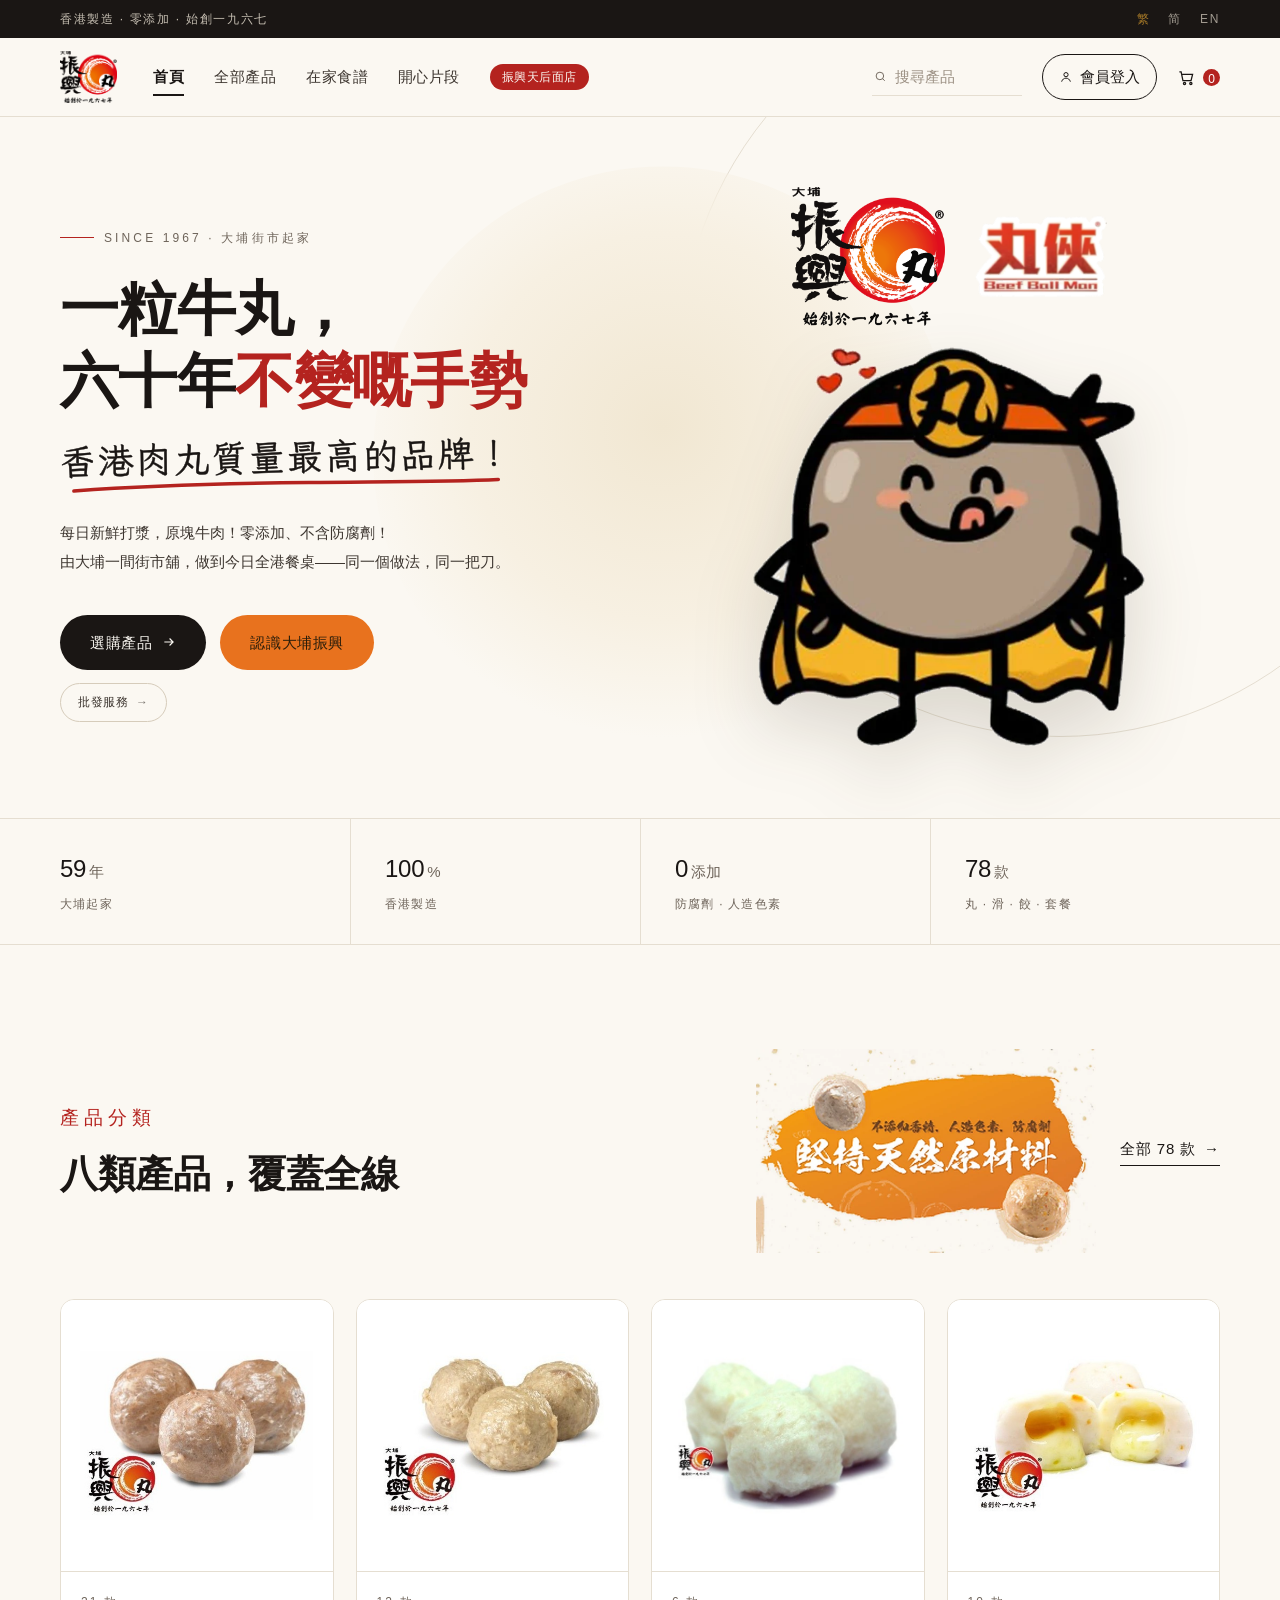
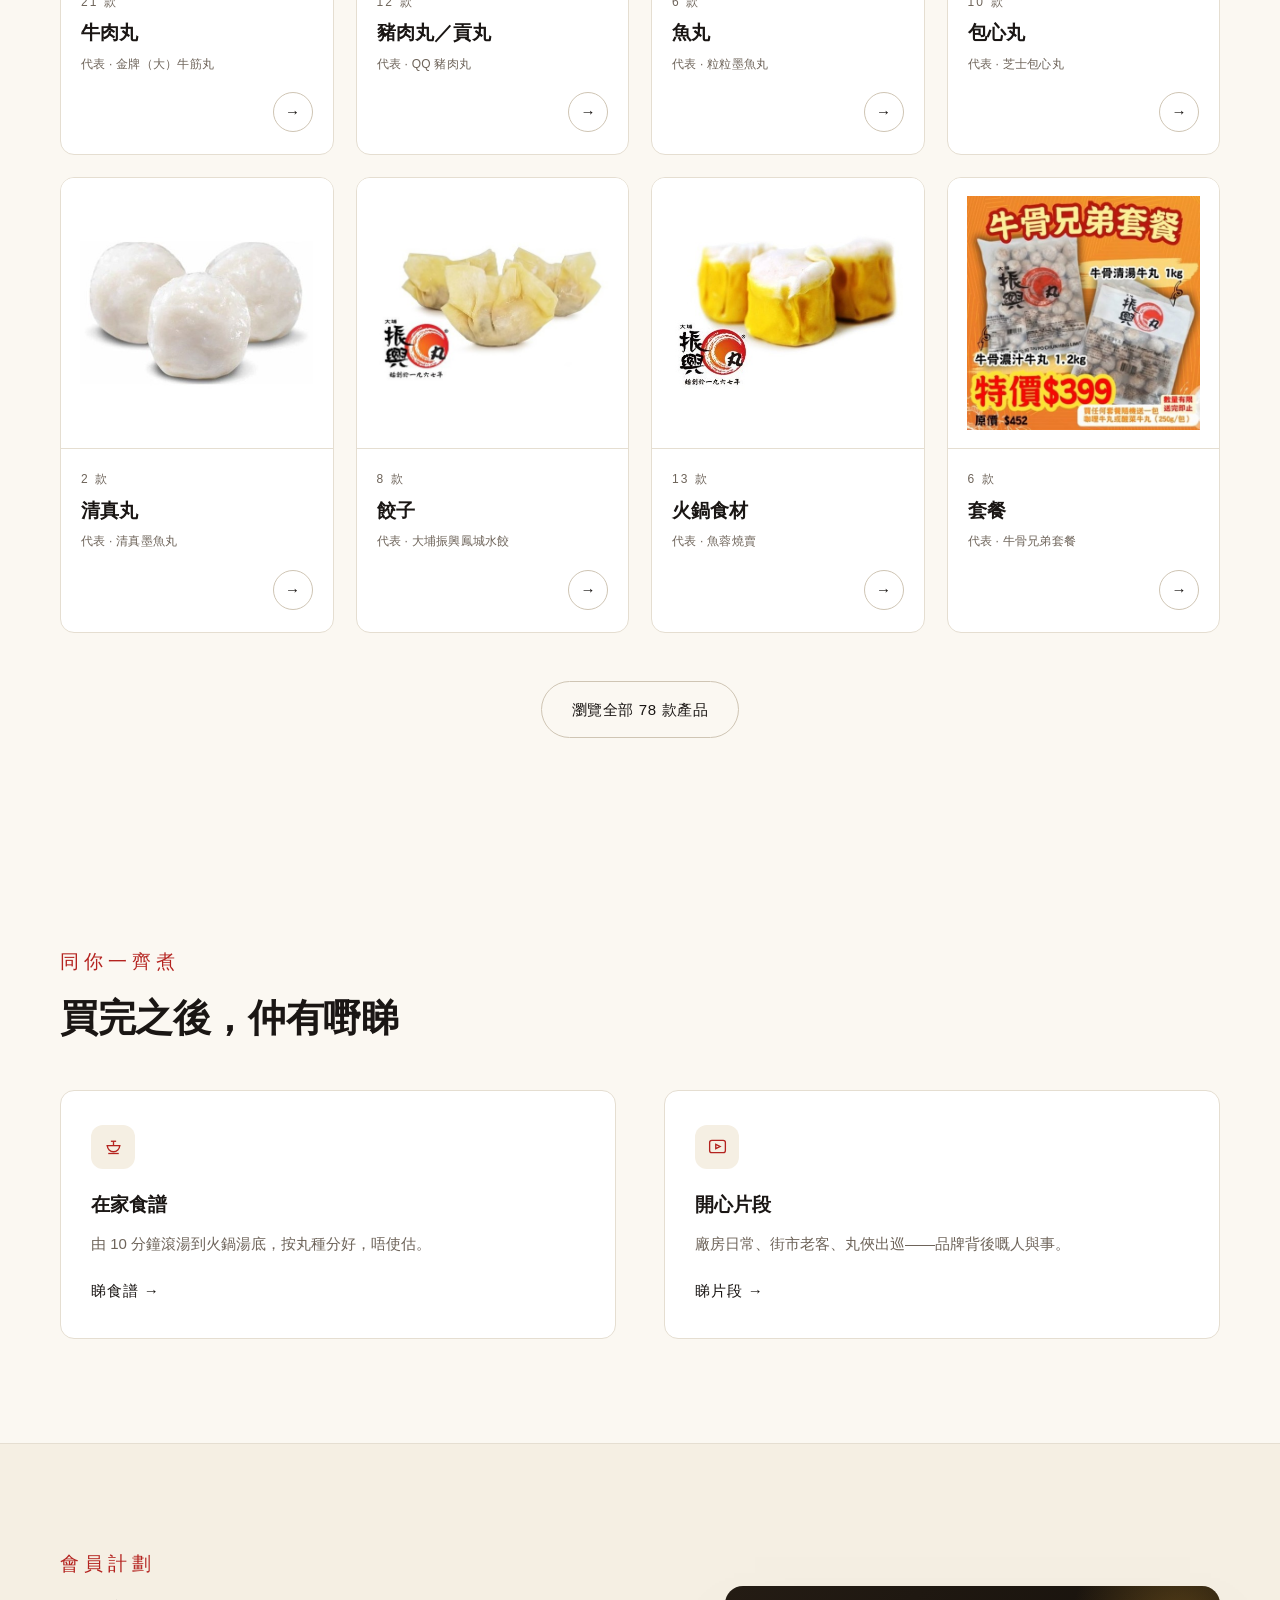
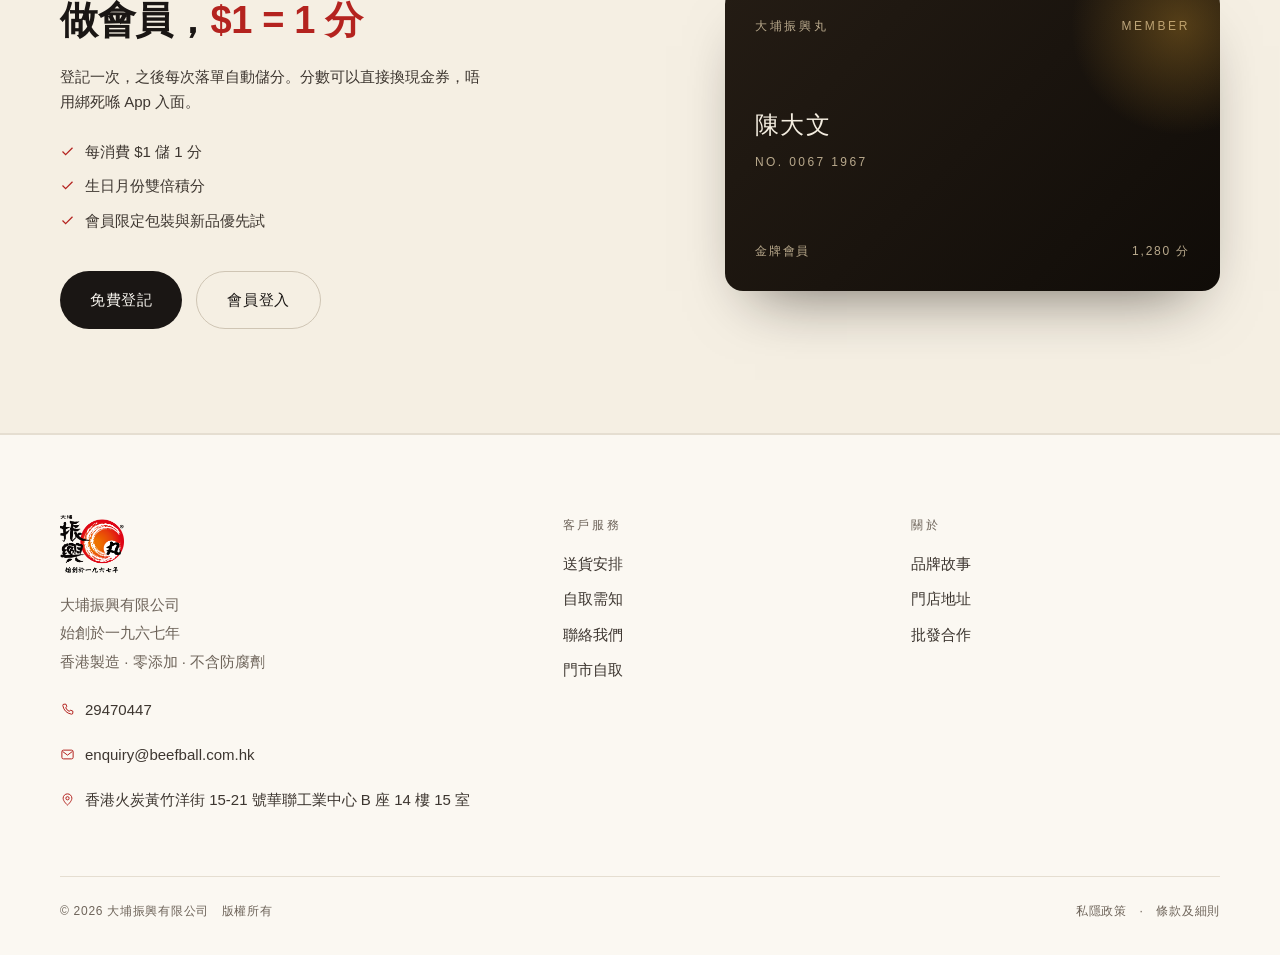
==== index.html @ 3b4495cc "官網重設計：首頁＋79 款產品目錄（響應式）" ====
<!DOCTYPE html>
<html lang="zh-Hant-HK">
<head>
<meta charset="utf-8">
<meta name="viewport" content="width=device-width,initial-scale=1">
<title>大埔振興丸 · 官網首頁重設計</title>
<link rel="stylesheet" href="assets/site.css">
</head>
<body>

<div class="topbar">
  <div class="wrap">
    <span>香港製造 · 零添加 · 始創一九六七</span>
    <span class="lang"><b>繁</b><span>简</span><span>EN</span></span>
  </div>
</div>

<header>
  <div class="wrap">
    <a href="index.html" class="logo"><img src="assets/logo_official.png" alt="大埔振興丸"></a>
    <nav>
      <a href="index.html" class="on">首頁</a>
      <a href="products.html">全部產品</a>
      <a href="#service">在家食譜</a>
      <a href="#service">開心片段</a><a class="nav-hot" href="https://www.openrice.com/en/hongkong/r-tai-po-chun-hing-noodle-tin-hau-hong-kong-style-noodles-rice-noodles-r1132624/" target="_blank" rel="noopener">振興天后面店</a>
    </nav>
    <div class="act">
      <label class="search">
        <svg width="15" height="15" viewBox="0 0 24 24" fill="none" stroke="currentColor" stroke-width="1.8"><circle cx="11" cy="11" r="7"/><path d="M20 20l-4.2-4.2"/></svg>
        <input placeholder="搜尋產品">
      </label>
      <a href="#member" class="btn-member">
        <svg viewBox="0 0 24 24" fill="none" stroke="currentColor" stroke-width="1.7"><circle cx="12" cy="8" r="3.6"/><path d="M4.5 20c1.3-4 4-6 7.5-6s6.2 2 7.5 6"/></svg>
        會員登入
      </a>
      <a href="#" class="cart" id="cartBtn">
        <svg viewBox="0 0 24 24" fill="none" stroke="currentColor" stroke-width="1.6"><path d="M3 5h2.2l2.3 11h10.2l2-8H6.2"/><circle cx="9.5" cy="19.5" r="1.4"/><circle cx="17.5" cy="19.5" r="1.4"/></svg>
        <span class="n" id="cartN">0</span>
      </a>
      <button class="mbtn" id="mBtn" aria-label="選單" aria-expanded="false"><span></span><span></span><span></span></button>
    </div>
  </div>
</header>

<div class="mnav" id="mNav">
  <a href="index.html">首頁</a>
  <a href="products.html">全部產品</a>
  <a href="index.html#service">在家食譜</a>
  <a href="index.html#service">開心片段</a><a class="mnav-hot" href="https://www.openrice.com/en/hongkong/r-tai-po-chun-hing-noodle-tin-hau-hong-kong-style-noodles-rice-noodles-r1132624/" target="_blank" rel="noopener">振興天后面店</a>
  <a href="delivery.html">送貨與自取</a>
  <a href="about.html">品牌故事</a>
  <a href="wholesale.html">批發查詢</a>
  <div class="mcta"><a href="#products">選購產品</a><a href="index.html#member">會員登入</a></div>
  <div class="mfoot">香港製造 · 零添加 · 始創一九六七</div>
</div>


<!-- HERO -->
<section class="hero">
  <div class="deco"></div><div class="deco2"></div>
  <div class="wrap">
    <div>
      <div class="eyebrow">SINCE 1967 · 大埔街市起家</div>
      <h1>一粒牛丸，<br>六十年<em>不變嘅手勢</em></h1>

      <p class="claim"><span>香港肉丸質量最高的品牌！</span>
        <svg class="claim-u" viewBox="0 0 400 10" preserveAspectRatio="none" aria-hidden="true">
          <path d="M4 7C60 3.5 140 2 220 3c70 .8 130 2.6 174 1" fill="none" stroke="#B4231F" stroke-width="3.5" stroke-linecap="round" vector-effect="non-scaling-stroke"/>
        </svg>
      </p>
      <p class="lead">每日新鮮打漿，原塊牛肉！零添加、不含防腐劑！<br>由大埔一間街市舖，做到今日全港餐桌——同一個做法，同一把刀。</p>
      <div class="cta">
        <a href="#products" class="btn btn-solid">選購產品
          <svg width="14" height="14" viewBox="0 0 24 24" fill="none" stroke="currentColor" stroke-width="2"><path d="M4 12h15M13 6l6 6-6 6"/></svg>
        </a>
        <a href="about.html" class="btn btn-orange">認識大埔振興</a>
      </div>
      <div class="cta-sub"><a href="wholesale.html">批發服務<span>→</span></a></div>
    </div>

    <div class="side">
      <div class="brandline">
        <img class="sign" src="assets/logo_official.png" alt="大埔振興丸">
        <img class="bbm" src="assets/logo_bbm.png" alt="丸俠 Beef Ball Man">
      </div>
      <img class="wanxia" src="assets/wanxia_hero.png" alt="丸俠">
    </div>
  </div>
</section>

<!-- 事實 -->
<div class="facts">
  <div class="wrap">
    <ul>
      <li><div class="k">59<small>年</small></div><div class="v">大埔起家</div></li>
      <li><div class="k">100<small>%</small></div><div class="v">香港製造</div></li>
      <li><div class="k">0<small>添加</small></div><div class="v">防腐劑 · 人造色素</div></li>
      <li><div class="k">78<small>款</small></div><div class="v">丸 · 滑 · 餃 · 套餐</div></li>
    </ul>
  </div>
</div>

<!-- 產品 -->
<section class="blk" id="products">
  <div class="wrap">
    <div class="head vis rise">
      <div>
        <div class="t">產品分類</div>
        <h2>八類產品，覆蓋全線</h2>
      </div>
      <figure class="nat">
        <img src="assets/natural.webp" alt="堅持天然原材料：不添加香精、人造色素、防腐劑" width="640" height="384" loading="lazy" decoding="async">
      </figure>
      <a href="products.html" class="more">全部 78 款 <span>→</span></a>
    </div>
    <div class="grid">
      <a class="card cat rise" href="products.html#g0">
        <div class="ph"><img src="assets/prod/p023.jpg" alt="牛肉丸" loading="lazy"></div>
        <div class="body">
          <div class="series">21 款</div>
          <h3>牛肉丸</h3>
          <div class="spec">代表 · 金牌（大）牛筋丸</div>
          <div class="foot"><span class="go">→</span></div>
        </div>
      </a>
      <a class="card cat rise" href="products.html#g1">
        <div class="ph"><img src="assets/prod/p056.jpg" alt="豬肉丸／貢丸" loading="lazy"></div>
        <div class="body">
          <div class="series">12 款</div>
          <h3>豬肉丸／貢丸</h3>
          <div class="spec">代表 · QQ 豬肉丸</div>
          <div class="foot"><span class="go">→</span></div>
        </div>
      </a>
      <a class="card cat rise" href="products.html#g2">
        <div class="ph"><img src="assets/prod/p064.jpg" alt="魚丸" loading="lazy"></div>
        <div class="body">
          <div class="series">6 款</div>
          <h3>魚丸</h3>
          <div class="spec">代表 · 粒粒墨魚丸</div>
          <div class="foot"><span class="go">→</span></div>
        </div>
      </a>
      <a class="card cat rise" href="products.html#g3">
        <div class="ph"><img src="assets/prod/p060.jpg" alt="包心丸" loading="lazy"></div>
        <div class="body">
          <div class="series">10 款</div>
          <h3>包心丸</h3>
          <div class="spec">代表 · 芝士包心丸</div>
          <div class="foot"><span class="go">→</span></div>
        </div>
      </a>
      <a class="card cat rise" href="products.html#g4">
        <div class="ph"><img src="assets/prod/p040.jpg" alt="清真丸" loading="lazy"></div>
        <div class="body">
          <div class="series">2 款</div>
          <h3>清真丸</h3>
          <div class="spec">代表 · 清真墨魚丸</div>
          <div class="foot"><span class="go">→</span></div>
        </div>
      </a>
      <a class="card cat rise" href="products.html#g5">
        <div class="ph"><img src="assets/prod/p031.jpg" alt="餃子" loading="lazy"></div>
        <div class="body">
          <div class="series">8 款</div>
          <h3>餃子</h3>
          <div class="spec">代表 · 大埔振興鳳城水餃</div>
          <div class="foot"><span class="go">→</span></div>
        </div>
      </a>
      <a class="card cat rise" href="products.html#g6">
        <div class="ph"><img src="assets/prod/p016.jpg" alt="火鍋食材" loading="lazy"></div>
        <div class="body">
          <div class="series">13 款</div>
          <h3>火鍋食材</h3>
          <div class="spec">代表 · 魚蓉燒賣</div>
          <div class="foot"><span class="go">→</span></div>
        </div>
      </a>
      <a class="card cat rise" href="products.html#g7">
        <div class="ph"><img src="assets/prod/p002.jpg" alt="套餐" loading="lazy"></div>
        <div class="body">
          <div class="series">6 款</div>
          <h3>套餐</h3>
          <div class="spec">代表 · 牛骨兄弟套餐</div>
          <div class="foot"><span class="go">→</span></div>
        </div>
      </a>
    </div>
    <div style="text-align:center;margin-top:48px">
      <a href="products.html" class="btn btn-ghost">瀏覽全部 78 款產品</a>
    </div>
  </div>
</section>

<!-- 三欄 -->
<section class="blk" id="service">
  <div class="wrap">
    <div class="head rise">
      <div>
        <div class="t">同你一齊煮</div>
        <h2>買完之後，仲有嘢睇</h2>
      </div>
    </div>
    <div class="trio">
      <div class="srv rise">
        <div class="ic"><svg viewBox="0 0 24 24"><path d="M4 11h16"/><path d="M5 11a7 7 0 0014 0"/><path d="M12 11V6"/><path d="M9 6h6"/><path d="M6 20h12"/></svg></div>
        <h3>在家食譜</h3>
        <p>由 10 分鐘滾湯到火鍋湯底，按丸種分好，唔使估。</p>
        <a href="#" class="lk">睇食譜 →</a>
      </div>
      <div class="srv rise">
        <div class="ic"><svg viewBox="0 0 24 24"><rect x="3" y="5" width="18" height="14" rx="2.5"/><path d="M10 9.5l5 2.5-5 2.5z"/></svg></div>
        <h3>開心片段</h3>
        <p>廠房日常、街市老客、丸俠出巡——品牌背後嘅人與事。</p>
        <a href="#" class="lk">睇片段 →</a>
      </div>
    </div>
  </div>
</section>

<!-- 會員 -->
<section class="blk member" id="member">
  <div class="wrap">
    <div class="rise">
      <div class="head" style="margin-bottom:0"><div>
        <div class="t">會員計劃</div>
        <h2>做會員，<em>$1 = 1 分</em></h2>
      </div></div>
      <p>登記一次，之後每次落單自動儲分。分數可以直接換現金券，唔用綁死喺 App 入面。</p>
      <ul>
        <li><svg viewBox="0 0 24 24"><path d="M4 12l5 5L20 6"/></svg>每消費 $1 儲 1 分</li>
        <li><svg viewBox="0 0 24 24"><path d="M4 12l5 5L20 6"/></svg>生日月份雙倍積分</li>
        <li><svg viewBox="0 0 24 24"><path d="M4 12l5 5L20 6"/></svg>會員限定包裝與新品優先試</li>
      </ul>
      <div class="cta">
        <a href="register.html" class="btn btn-solid">免費登記</a>
        <a href="#" class="btn btn-ghost">會員登入</a>
      </div>
    </div>
    <div class="rise">
      <div class="mcard">
        <div class="top"><span>大埔振興丸</span><span>MEMBER</span></div>
        <div class="mid">陳大文<span>NO. 0067 1967</span></div>
        <div class="bot"><span>金牌會員</span><span>1,280 分</span></div>
      </div>
    </div>
  </div>
</section>

<footer>
  <div class="wrap">
    <div class="fgrid">
      <div class="brand">
        <img src="assets/logo_official.png" alt="大埔振興丸">
        <p>大埔振興有限公司<br>始創於一九六七年<br>香港製造 · 零添加 · 不含防腐劑</p>
        <div class="contact">
          <a href="tel:29470447"><svg viewBox="0 0 24 24"><path d="M6.5 3.5h3l1.5 4-2 1.5a11 11 0 006 6l1.5-2 4 1.5v3a2 2 0 01-2.2 2A17.5 17.5 0 014.5 5.7 2 2 0 016.5 3.5z"/></svg><span>29470447</span></a>
          <a href="mailto:enquiry@beefball.com.hk"><svg viewBox="0 0 24 24"><rect x="3" y="5" width="18" height="14" rx="2.5"/><path d="M4 7l8 6 8-6"/></svg><span>enquiry@beefball.com.hk</span></a>
          <span><svg viewBox="0 0 24 24"><path d="M12 21s7-6.2 7-11a7 7 0 10-14 0c0 4.8 7 11 7 11z"/><circle cx="12" cy="10" r="2.6"/></svg><span>香港火炭黃竹洋街 15-21 號華聯工業中心 B 座 14 樓 15 室</span></span>
        </div>
      </div>
      <div>
        <h4>客戶服務</h4>
        <a href="delivery.html">送貨安排</a><a href="delivery.html">自取需知</a><a href="tel:29470447">聯絡我們</a><a href="about.html#stores">門市自取</a>
      </div>
      <div>
        <h4>關於</h4>
        <a href="about.html">品牌故事</a><a href="about.html#stores">門店地址</a><a href="wholesale.html">批發合作</a>
      </div>
    </div>
    <div class="fbot">
      <span>© 2026 大埔振興有限公司　版權所有</span>
      <span>私隱政策　·　條款及細則</span>
    </div>
  </div>
</footer>

<div id="toast"></div>

<script>
var n = 0, nEl = document.getElementById('cartN'), toast = document.getElementById('toast'), t;
document.querySelectorAll('.add').forEach(function(b){
  b.addEventListener('click', function(){
    n++; nEl.textContent = n;
    nEl.style.transform = 'scale(1.35)';
    setTimeout(function(){ nEl.style.transform = 'scale(1)'; }, 220);
    toast.textContent = '已加入購物車：' + b.dataset.name;
    toast.classList.add('on'); clearTimeout(t);
    t = setTimeout(function(){ toast.classList.remove('on'); }, 1800);
  });
});
var io = new IntersectionObserver(function(es){
  es.forEach(function(e){ if(e.isIntersecting){ e.target.classList.add('in'); io.unobserve(e.target); } });
}, {threshold:.1});
document.querySelectorAll('.rise').forEach(function(el,i){
  el.style.transitionDelay = (i % 4) * 70 + 'ms'; io.observe(el);
});
</script>

<script>
(function(){
  var b=document.getElementById('mBtn'), m=document.getElementById('mNav');
  if(!b||!m) return;
  function close(){ b.classList.remove('on'); m.classList.remove('on'); b.setAttribute('aria-expanded','false'); document.body.style.overflow=''; }
  b.addEventListener('click', function(){
    var on = m.classList.toggle('on');
    b.classList.toggle('on', on);
    b.setAttribute('aria-expanded', on?'true':'false');
    document.body.style.overflow = on?'hidden':'';
  });
  m.querySelectorAll('a').forEach(function(a){ a.addEventListener('click', close); });
  window.addEventListener('resize', function(){ if(window.innerWidth>1080) close(); });
})();
</script>
</body>
</html>
---- assets/site.css ----
:root{
  --ink:#1A1614;
  --ink-2:#3D3630;
  --muted:#6E645A;
  --line:#E5DED1;
  --paper:#FBF8F2;
  --paper-2:#F5EFE3;
  --red:#B4231F;
  --red-d:#8E1714;
  --gold:#C8912C;
  --orange:#E8721E;
  --r:14px;

  /* ---- 字階：8 級，相鄰比 ≥1.23，禁止再寫裸 px ---- */
  --fs-xs:12px;      /* 角標 / 法務 / meta / 系列名 */
  --fs-sm:15px;      /* 正文 / 導航 / 按鈕 / 卡片規格 */
  --fs-md:19px;      /* 卡片標題 / 價格 / 小節標 */
  --fs-lg:24px;      /* 區塊 h3 / 分組 h2 */
  --fs-xl:30px;      /* 次級 h2（事實條數字） */
  --fs-2xl:38px;     /* h2 */
  --fs-3xl:47px;     /* h1 中斷點 / 內頁 h1 */
  --fs-display:59px; /* h1 桌面 */
}
*{margin:0;padding:0;box-sizing:border-box}
[hidden]{display:none!important}
html{scroll-behavior:smooth}
body{
  font-family:"PingFang TC","Microsoft JhengHei","Noto Sans TC","Helvetica Neue",Arial,sans-serif;
  color:var(--ink);background:var(--paper);
  -webkit-font-smoothing:antialiased;line-height:1.7;
}
img{display:block;max-width:100%}
a{color:inherit;text-decoration:none}
.wrap{max-width:1240px;margin:0 auto;padding:0 40px}
.wide{max-width:1440px}

/* ---------- 頂條 ---------- */
.topbar{background:var(--ink);color:#EFE7D8;font-size:var(--fs-xs);letter-spacing:.14em}
.topbar .wrap{display:flex;justify-content:space-between;align-items:center;height:38px}
.topbar span{opacity:.8}
.topbar .lang{display:flex;gap:18px}
.topbar .lang b{color:var(--gold);font-weight:400}

/* ---------- HEADER ---------- */
header{position:sticky;top:0;z-index:60;background:rgba(251,248,242,.94);backdrop-filter:blur(12px);border-bottom:1px solid var(--line)}
header .wrap{display:flex;align-items:center;height:78px;gap:36px}
.logo img{height:52px;width:auto}
nav{display:flex;gap:30px;font-size:var(--fs-sm);letter-spacing:.03em}
nav a{position:relative;padding:6px 0;color:var(--ink-2)}
nav a:hover{color:var(--ink)}
nav a::after{content:"";position:absolute;left:0;bottom:0;height:1.5px;width:0;background:var(--red);transition:width .28s}
nav a:hover::after{width:100%}
nav a.on{color:var(--ink);font-weight:600}
nav a.on::after{width:100%;background:var(--ink)}
/* 線下門店（暫跳 OpenRice） */
nav a.nav-hot{align-self:center;flex:none;font-size:var(--fs-xs);letter-spacing:.04em;line-height:1;padding:7px 12px;border-radius:100px;background:var(--red);color:#FBF8F2;white-space:nowrap;transition:background .22s,transform .22s}
nav a.nav-hot::after{content:none}
nav a.nav-hot:hover{background:var(--red-d);color:#FBF8F2;transform:translateY(-1px)}
.mnav a.mnav-hot{color:var(--red);font-weight:600}
.act{margin-left:auto;display:flex;align-items:center;gap:20px}
.search{display:flex;align-items:center;gap:8px;border-bottom:1px solid var(--line);padding:6px 2px;width:150px;color:var(--muted);transition:border-color .25s,width .25s}
.search:focus-within{border-color:var(--ink);width:200px}
.search input{border:0;background:none;outline:0;font:inherit;font-size:var(--fs-sm);width:100%;color:var(--ink)}
.search input::placeholder{color:#9C9184}
.btn-member{display:inline-flex;align-items:center;gap:7px;font-size:var(--fs-sm);padding:9px 16px;border:1px solid var(--ink);border-radius:100px;transition:.22s}
.btn-member:hover{background:var(--ink);color:#FBF8F2}
.btn-member svg{width:14px;height:14px}
.cart{position:relative;display:flex;align-items:center;gap:7px;font-size:var(--fs-sm)}
.cart svg{width:19px;height:19px}
.cart .n{background:var(--red);color:#fff;font-size:var(--fs-xs);min-width:17px;height:17px;border-radius:100px;display:grid;place-items:center;padding:0 4px;transition:transform .3s}

/* ---------- HERO ---------- */
.hero{position:relative;overflow:hidden;padding:70px 0 0}
.hero .deco{position:absolute;right:-160px;top:-140px;width:760px;height:760px;border:1px solid var(--line);border-radius:50%;pointer-events:none}
.hero .deco2{position:absolute;left:50%;top:50%;transform:translate(-46%,-52%);width:580px;height:580px;background:radial-gradient(circle at 50% 45%,#F1E7D2 0%,#F7F0E2 45%,rgba(251,248,242,0) 72%);border-radius:50%;pointer-events:none}
.hero .wrap{position:relative;display:grid;grid-template-columns:1.05fr .95fr;gap:20px;align-items:center;padding-bottom:64px}
.eyebrow{display:inline-flex;align-items:center;gap:10px;font-size:var(--fs-xs);letter-spacing:.26em;color:var(--muted);margin-bottom:26px}
.eyebrow::before{content:"";width:34px;height:1px;background:var(--red)}
h1{font-size:var(--fs-display);line-height:1.22;letter-spacing:-.01em;font-weight:600}
h1 em{font-style:normal;color:var(--red)}
/* 主視覺標語：手寫楷 + 手繪紅線 */
@font-face{font-family:"Iansui Sub";src:url("fonts/iansui_subset.woff2") format("woff2");font-weight:400;font-display:swap}
.claim{position:relative;display:inline-block;margin:20px 0 0;padding-bottom:10px;transform:rotate(-1.2deg);transform-origin:left center}
.claim span{font-family:"Iansui Sub","PingFang TC","Microsoft JhengHei",serif;font-size:36px;line-height:1.28;letter-spacing:.05em;color:var(--ink);-webkit-text-stroke:.45px var(--ink)}
.claim-u{position:absolute;left:2%;bottom:0;width:96%;height:9px;overflow:visible}

.hero p.lead{margin-top:24px;font-size:var(--fs-sm);color:var(--ink-2);max-width:560px;line-height:1.95;text-wrap:pretty}
.cta{display:flex;gap:14px;margin-top:38px;flex-wrap:wrap}
.btn{display:inline-flex;align-items:center;gap:10px;padding:15px 30px;font-size:var(--fs-sm);letter-spacing:.04em;border-radius:100px;transition:.24s}
.btn-solid{background:var(--ink);color:#FBF8F2}
.btn-solid:hover{background:var(--red);transform:translateY(-2px)}
.btn-ghost{border:1px solid #CFC5B4;color:var(--ink)}
.btn-ghost:hover{border-color:var(--ink);background:#fff}
.btn-orange{background:var(--orange);color:#2A1E0B}
.btn-orange:hover{background:#F2892F;transform:translateY(-2px)}
.cta-sub{margin-top:13px}
.cta-sub a{display:inline-flex;align-items:center;gap:7px;padding:8px 17px;font-size:var(--fs-xs);letter-spacing:.06em;border-radius:100px;border:1px solid #D6CCBB;color:var(--ink-2);transition:.24s}
.cta-sub a span{font-size:var(--fs-xs);opacity:.65}
.cta-sub a:hover{border-color:var(--ink);color:var(--ink);background:#fff;transform:translateY(-1px)}
.hero .side{position:relative;display:flex;flex-direction:column;align-items:center;justify-content:center;min-height:530px;gap:4px}
.brandline{display:flex;align-items:center;justify-content:center;gap:30px;margin-bottom:16px}
.hero .side img.sign{width:154px;opacity:.96}
.hero .side img.bbm{width:132px}
.hero .side img.wanxia{width:468px;max-width:none;filter:drop-shadow(0 28px 34px rgba(58,42,20,.16));animation:float 6s ease-in-out infinite}
@keyframes float{0%,100%{transform:translateY(0)}50%{transform:translateY(-12px)}}

/* ---------- 事實條 ---------- */
.facts{border-top:1px solid var(--line);border-bottom:1px solid var(--line)}
.facts ul{display:grid;grid-template-columns:repeat(4,1fr);list-style:none}
.facts li{padding:30px 34px;border-left:1px solid var(--line)}
.facts li:first-child{border-left:0;padding-left:0}
.facts .k{font-size:var(--fs-lg);letter-spacing:-.01em}
.facts .k small{font-size:var(--fs-sm);color:var(--muted);margin-left:3px}
.facts .v{font-size:var(--fs-xs);color:var(--muted);letter-spacing:.1em;margin-top:4px}

/* ---------- 通用段 ---------- */
section.blk{padding:104px 0}
.head{display:flex;justify-content:space-between;align-items:flex-end;gap:24px;margin-bottom:46px}
.head.vis{align-items:center}
.nat{margin:0 0 0 auto;width:340px;flex:0 0 auto}
.nat img{display:block;width:100%;height:auto}
.head .t{font-size:var(--fs-md);letter-spacing:.26em;color:var(--red);margin-bottom:14px;font-weight:500}
.head h2{font-size:var(--fs-2xl);font-weight:600;letter-spacing:-.01em;line-height:1.35}
.head p{color:var(--muted);font-size:var(--fs-sm);margin-top:10px}
.more{font-size:var(--fs-sm);letter-spacing:.06em;display:inline-flex;align-items:center;gap:8px;border-bottom:1px solid var(--ink);padding-bottom:4px;white-space:nowrap}
.more:hover{gap:14px;transition:gap .25s}

/* ---------- 商品卡 ---------- */
.grid{display:grid;grid-template-columns:repeat(4,1fr);gap:22px}
.card{background:#fff;border:1px solid var(--line);border-radius:var(--r);overflow:hidden;display:flex;flex-direction:column;transition:.3s}
.card:hover{transform:translateY(-6px);box-shadow:0 22px 44px -22px rgba(58,42,20,.3);border-color:#D8CBB5}
.card .ph{position:relative;background:#fff;aspect-ratio:1/1;display:grid;place-items:center;overflow:hidden;border-bottom:1px solid var(--line)}
.card .ph img{width:92%;transition:transform .55s cubic-bezier(.2,.7,.3,1)}
.card:hover .ph img{transform:scale(1.07)}
.card .tag{position:absolute;left:14px;top:14px;font-size:var(--fs-xs);letter-spacing:.14em;background:var(--ink);color:#FBF8F2;padding:5px 11px;border-radius:100px}
.card .tag.gold{background:var(--gold);color:#2A1E0B}
.card .body{padding:20px 20px 22px;display:flex;flex-direction:column;flex:1}
.card .series{font-size:var(--fs-xs);letter-spacing:.18em;color:var(--muted)}
.card h3{font-size:var(--fs-md);font-weight:600;margin-top:7px;line-height:1.5}
.card .spec{font-size:var(--fs-xs);color:var(--muted);margin-top:6px;letter-spacing:.02em}
.card .foot{margin-top:auto;padding-top:18px;display:flex;align-items:center;justify-content:space-between}
.price{font-size:var(--fs-md);letter-spacing:-.01em}
.price small{font-size:var(--fs-xs);color:var(--muted);margin-right:2px}
.add{width:40px;height:40px;border-radius:50%;border:1px solid #CFC5B4;display:grid;place-items:center;background:#fff;cursor:pointer;transition:.22s}
.add:hover{background:var(--ink);border-color:var(--ink)}
.add:hover svg{stroke:#FBF8F2}
.add svg{width:15px;height:15px;stroke:var(--ink);stroke-width:1.6;fill:none;transition:.22s}
.card-all{background:var(--ink);border:0;color:#FBF8F2;border-radius:var(--r);padding:34px 30px;display:flex;flex-direction:column;justify-content:space-between;transition:.3s}
.card-all:hover{background:#0F0C0A;transform:translateY(-6px)}
.card-all .big{font-size:var(--fs-xl);line-height:1.4;letter-spacing:-.01em}
.card-all .big span{color:var(--gold)}
.card-all .bot{font-size:var(--fs-sm);color:#B9AE9C;display:flex;justify-content:space-between;align-items:center}

/* 類目入口卡（首頁 8 類） */
.card.cat .ph img{width:86%}
.card.cat .foot{justify-content:flex-end}
.go{width:40px;height:40px;border-radius:50%;border:1px solid #CFC5B4;display:grid;place-items:center;font-size:var(--fs-sm);line-height:1;transition:.22s}
.card:hover .go{background:var(--ink);color:#FBF8F2;border-color:var(--ink)}

/* ---------- 三欄服務 ---------- */
.trio{display:grid;grid-template-columns:repeat(2,1fr);gap:48px}
.srv{background:#fff;border:1px solid var(--line);border-radius:var(--r);padding:34px 30px;transition:.28s}
.srv:hover{border-color:#D8CBB5;box-shadow:0 18px 36px -24px rgba(58,42,20,.28)}
.srv .ic{width:44px;height:44px;border-radius:12px;background:var(--paper-2);display:grid;place-items:center;margin-bottom:20px}
.srv .ic svg{width:21px;height:21px;stroke:var(--red);stroke-width:1.5;fill:none}
.srv h3{font-size:var(--fs-md);font-weight:600}
.srv p{font-size:var(--fs-sm);color:var(--muted);margin-top:9px;line-height:1.85}
.srv .lk{margin-top:20px;font-size:var(--fs-sm);letter-spacing:.06em;color:var(--ink);display:inline-flex;gap:7px;align-items:center}

/* ---------- 會員 ---------- */
.member{background:var(--paper-2);border-top:1px solid var(--line);border-bottom:1px solid var(--line)}
.member .wrap{display:grid;grid-template-columns:1.1fr .9fr;gap:60px;align-items:center}
.member h2{font-size:var(--fs-2xl);font-weight:600;line-height:1.4}
.member h2 em{font-style:normal;color:var(--red)}
.member p{color:var(--ink-2);font-size:var(--fs-sm);margin-top:16px;max-width:430px}
.member ul{list-style:none;margin-top:24px;display:grid;gap:9px;font-size:var(--fs-sm);color:var(--ink-2)}
.member li{display:flex;gap:10px;align-items:flex-start}
.member li svg{width:15px;height:15px;stroke:var(--red);stroke-width:2;fill:none;margin-top:5px;flex:none}
.mcard{background:linear-gradient(135deg,#241C14,#100C08);border-radius:18px;padding:30px;color:#F4EDE0;aspect-ratio:1.62;display:flex;flex-direction:column;justify-content:space-between;box-shadow:0 30px 60px -30px rgba(20,14,8,.6);position:relative;overflow:hidden}
.mcard::after{content:"";position:absolute;right:-70px;top:-70px;width:220px;height:220px;border-radius:50%;background:radial-gradient(circle,rgba(200,145,44,.35),transparent 70%)}
.mcard .top{display:flex;justify-content:space-between;align-items:flex-start;font-size:var(--fs-xs);letter-spacing:.22em;color:#B9A98C}
.mcard .mid{font-size:var(--fs-lg);letter-spacing:.06em}
.mcard .mid span{display:block;font-size:var(--fs-xs);letter-spacing:.2em;color:#B9A98C;margin-top:6px}
.mcard .bot{display:flex;justify-content:space-between;align-items:flex-end;font-size:var(--fs-xs);letter-spacing:.15em;color:#B9A98C}

/* ---------- FOOTER ---------- */
footer{padding:80px 0 34px;border-top:1px solid var(--line)}
.fgrid{display:grid;grid-template-columns:1.5fr 1fr 1fr;gap:40px}
.fgrid .brand img{height:58px;margin-bottom:18px}
.fgrid .brand p{font-size:var(--fs-sm);color:var(--muted);max-width:250px;line-height:1.9}
.fgrid h4{font-size:var(--fs-xs);letter-spacing:.22em;color:var(--muted);margin-bottom:16px;font-weight:400}
.fgrid a,.fgrid li{display:block;font-size:var(--fs-sm);color:var(--ink-2);margin-bottom:10px}
.fgrid a:hover{color:var(--red)}
.fbot{display:flex;justify-content:space-between;gap:20px;margin-top:64px;padding-top:24px;border-top:1px solid var(--line);font-size:var(--fs-xs);color:var(--muted);letter-spacing:.06em}

/* ---------- toast ---------- */
#toast{position:fixed;left:50%;bottom:36px;transform:translate(-50%,20px);background:var(--ink);color:#FBF8F2;padding:13px 26px;border-radius:100px;font-size:var(--fs-sm);opacity:0;pointer-events:none;transition:.35s;z-index:99}
#toast.on{opacity:1;transform:translate(-50%,0)}

/* ---------- 進場 ---------- */
.rise{opacity:0;transform:translateY(26px);transition:opacity .7s cubic-bezier(.2,.7,.3,1),transform .7s cubic-bezier(.2,.7,.3,1)}
.rise.in{opacity:1;transform:none}

@media (max-width:1080px){
  .hero .wrap{grid-template-columns:1fr}
  .hero .side{min-height:380px;margin-top:20px}
  .hero .side img.wanxia{width:420px}
  h1{font-size:var(--fs-3xl)}
  .grid{grid-template-columns:repeat(2,1fr)}
  .member .wrap{grid-template-columns:1fr;gap:38px}
  .fgrid{grid-template-columns:1.4fr 1fr 1fr;gap:32px}
  nav{display:none}
}
@media (max-width:680px){
  .wrap{padding:0 22px}
  h1{font-size:var(--fs-2xl)}
  section.blk{padding:70px 0}
  .grid,.trio{grid-template-columns:1fr}
  .facts ul{grid-template-columns:1fr 1fr}
  .facts li{padding:22px 18px;border-left:0;border-top:1px solid var(--line)}
  .facts li:nth-child(odd){padding-left:0}
  .head{flex-direction:column;align-items:flex-start}
  .hero .side img.wanxia{width:330px}
  .search{width:110px}
}


/* ---------- 全部產品頁 ---------- */
.catbar{position:sticky;top:78px;z-index:50;background:rgba(251,248,242,.96);backdrop-filter:blur(10px);border-bottom:1px solid var(--line)}
.catbar .wrap{display:flex;gap:8px;overflow-x:auto;padding:14px 40px;scrollbar-width:none}
.catbar .wrap::-webkit-scrollbar{display:none}
.catbar a{white-space:nowrap;font-size:var(--fs-sm);padding:8px 16px;border:1px solid var(--line);border-radius:100px;color:var(--ink-2);transition:.2s}
.catbar a:hover{background:var(--ink);color:#FBF8F2;border-color:var(--ink)}
.catbar a.on{background:var(--ink);color:#FBF8F2;border-color:var(--ink)}
.pgroup{padding:64px 0 8px;border-bottom:1px solid var(--line);scroll-margin-top:150px}
.pgroup:last-of-type{border-bottom:0}
.pgroup .gh{display:flex;align-items:baseline;gap:14px;margin-bottom:26px}
.pgroup .gh h2{font-size:var(--fs-lg);font-weight:600}
.pgroup .gh span{font-size:var(--fs-xs);color:var(--muted);letter-spacing:.1em}
.pgrid{display:grid;grid-template-columns:repeat(4,1fr);gap:18px;padding-bottom:52px}
.pcard{background:#fff;border:1px solid var(--line);border-radius:12px;overflow:hidden;transition:.28s;display:flex;flex-direction:column}
.pcard:hover{transform:translateY(-4px);box-shadow:0 18px 34px -20px rgba(58,42,20,.28);border-color:#D8CBB5}
.pcard .ph{position:relative;aspect-ratio:1/1;display:grid;place-items:center;padding:0;background:#fff;overflow:hidden}
.pcard .tag{position:absolute;left:10px;top:10px;z-index:2;font-size:var(--fs-xs);letter-spacing:.1em;background:var(--ink);color:#FBF8F2;padding:4px 9px;border-radius:100px}
.pcard .ph img{width:90%;transition:transform .5s}
.pcard:hover .ph img{transform:scale(1.06)}
.pcard .bb{padding:14px 16px 16px;display:flex;flex-direction:column;flex:1}
.pcard h3{font-size:var(--fs-sm);font-weight:600;line-height:1.5;min-height:44px}
.pcard .sp{font-size:var(--fs-xs);color:var(--muted);margin-top:4px}
.pcard .pr{font-size:var(--fs-md);margin-top:auto;padding-top:10px}
.pcard .pr small{font-size:var(--fs-xs);color:var(--muted);margin-right:2px}
@media (max-width:1080px){.pgrid{grid-template-columns:repeat(3,1fr)}.catbar .wrap{padding:12px 22px}}
@media (max-width:680px){.pgrid{grid-template-columns:repeat(2,1fr)}}

/* ================= 移動版 ================= */
.mbtn{display:none;position:relative;width:40px;height:40px;border:1px solid var(--line);border-radius:10px;background:transparent;cursor:pointer;padding:0;flex:none}
.mbtn span{position:absolute;left:50%;top:50%;width:16px;height:1.6px;border-radius:2px;background:var(--ink);transition:transform .26s,opacity .18s}
.mbtn span:nth-child(1){transform:translate(-50%,calc(-50% - 6px))}
.mbtn span:nth-child(2){transform:translate(-50%,-50%)}
.mbtn span:nth-child(3){transform:translate(-50%,calc(-50% + 6px))}
.mbtn.on span:nth-child(1){transform:translate(-50%,-50%) rotate(45deg)}
.mbtn.on span:nth-child(2){opacity:0;transform:translate(-50%,-50%) scale(.4)}
.mbtn.on span:nth-child(3){transform:translate(-50%,-50%) rotate(-45deg)}

.mnav{display:none;position:fixed;inset:0;z-index:55;background:var(--paper);padding:118px 22px 40px;overflow:auto}
.mnav.on{display:block}
.mnav a{display:block;font-size:var(--fs-md);letter-spacing:.02em;padding:18px 0;border-bottom:1px solid var(--line)}
.mnav .mcta{display:flex;gap:10px;margin-top:28px}
.mnav .mcta a{flex:1;text-align:center;border:1px solid var(--ink);border-radius:100px;padding:14px 0;font-size:var(--fs-sm)}
.mnav .mcta a:first-child{background:var(--ink);color:#FBF8F2}
.mnav .mfoot{margin-top:34px;font-size:var(--fs-xs);color:var(--muted);letter-spacing:.14em}

@media (max-width:1080px){
  .mbtn{display:grid}
  .mnav{display:none}
  .mnav.on{display:block}
  .hero .side img.sign{width:126px}
  .hero .side img.bbm{width:108px}
  .catbar{top:78px}
}
@media (max-width:680px){
  :root{
    --fs-xs:11.5px;--fs-sm:13.5px;--fs-md:16.5px;--fs-lg:20px;
    --fs-xl:24px;--fs-2xl:28px;--fs-3xl:31px;--fs-display:34px;
  }
  header .wrap{height:64px;gap:16px}
  .logo img{height:44px}
  .topbar{letter-spacing:.08em}
  .topbar .wrap{height:32px}
  .topbar .lang{gap:12px}
  .act{gap:14px}
  .search{display:none}
  .btn-member{padding:8px 13px;font-size:var(--fs-xs)}
  .btn-member svg{width:13px;height:13px}
  .catbar{top:64px}
  .mnav{padding-top:104px}

  .hero{padding:44px 0 0}
  .hero .wrap{gap:6px;padding-bottom:40px}
  .eyebrow{margin-bottom:18px}
  h1{font-size:var(--fs-display);line-height:1.32}
  .claim{margin-top:16px;max-width:100%}
  .claim span{font-size:26px;-webkit-text-stroke:.3px var(--ink)}
  .hero p.lead{margin-top:18px;line-height:1.85}
  .cta{margin-top:26px;gap:10px}
  .btn{padding:13px 22px}
  .hero .side{min-height:0;margin-top:14px}
  .brandline{gap:20px;margin-bottom:10px}
  .hero .side img.sign{width:104px}
  .hero .side img.bbm{width:88px}
  .hero .side img.wanxia{width:290px}

  section.blk{padding:56px 0}
  .head{margin-bottom:26px}
  .grid{grid-template-columns:1fr 1fr;gap:12px}
  .card .ph img{width:96%}
  .card .body{padding:13px 13px 15px}
  .card h3{font-size:var(--fs-sm);margin-top:5px}
  .card .foot{padding-top:12px}
  .add{width:40px;height:40px}
  .card .tag{left:9px;top:9px;padding:4px 8px}
  .card-all{padding:22px 18px}
  .card-all .bot{flex-direction:column;align-items:flex-start;gap:6px}

  .trio{grid-template-columns:1fr;gap:12px}
  .srv{padding:24px 22px}

  .mcard{padding:22px;aspect-ratio:1.75}

  footer{padding:52px 0 26px}
  .fgrid{grid-template-columns:1fr 1fr;gap:26px}
  .fgrid .brand{grid-column:1/-1}
  .fgrid .brand img{height:46px}
  .fbot{flex-direction:column;gap:8px;margin-top:34px}

  .pgroup{padding:42px 0 4px;scroll-margin-top:128px}
  .pgroup .gh{margin-bottom:18px}
  .pgrid{grid-template-columns:1fr 1fr;gap:11px;padding-bottom:32px}
  .pcard .bb{padding:11px 12px 13px}
  .pcard h3{font-size:var(--fs-sm);min-height:38px}
  .pcard .tag{padding:3px 7px;left:7px;top:7px}
  .catbar .wrap{padding:10px 16px;gap:6px}
  .catbar a{font-size:var(--fs-xs);padding:7px 12px}
  .blk[style]{padding-top:34px!important}
}
@media (max-width:380px){
  .grid{grid-template-columns:1fr}
  .hero .side img.wanxia{width:240px}
  .fgrid{grid-template-columns:1fr}
}

/* 產品分類主視覺 */
@media (max-width:1080px){
  .head .more{display:none}
  .head.vis{flex-direction:row;align-items:center}
  .nat{width:250px;margin:0 0 0 auto}
}
@media (max-width:680px){
  .nat{display:none}
  #products{scroll-margin-top:20px}
}

/* ---------- 內頁通用 ---------- */
.pagehd{padding:72px 0 0}
.pagehd .t{font-size:var(--fs-md);letter-spacing:.26em;color:var(--red);margin-bottom:14px;font-weight:500}
.pagehd h1{font-size:var(--fs-3xl);font-weight:600;line-height:1.3;letter-spacing:-.01em}
.pagehd p{margin-top:18px;font-size:var(--fs-sm);color:var(--muted);max-width:620px;line-height:1.95}

/* 品牌故事：右側負責人主視覺 */
.pagehd.has-boss .wrap{display:grid;grid-template-columns:1fr 430px;gap:56px;align-items:center}
.ph-fig{margin:0;position:relative}
.ph-fig img{width:100%;height:auto;border-radius:var(--r);box-shadow:0 24px 48px -28px rgba(58,42,20,.45)}
.ph-fig::after{content:"";position:absolute;inset:0;border-radius:var(--r);box-shadow:inset 0 0 0 1px rgba(26,22,20,.07);pointer-events:none}

/* 流程步驟 */
.steps{list-style:none;counter-reset:s;max-width:820px}
.steps li{display:flex;gap:22px;padding:24px 0;border-bottom:1px solid var(--line)}
.steps li:first-child{border-top:1px solid var(--line)}
.steps .n{flex:none;width:34px;height:34px;border:1px solid #CFC5B4;border-radius:50%;display:grid;place-items:center;font-size:var(--fs-sm);color:var(--ink-2)}
.steps p{font-size:var(--fs-sm);color:var(--ink-2);line-height:1.9;padding-top:4px}

/* 收費 */
.rates{display:grid;grid-template-columns:repeat(3,1fr);gap:22px}
.rate{background:#fff;border:1px solid var(--line);border-radius:var(--r);padding:28px 26px}
.rate .k{font-size:var(--fs-xs);letter-spacing:.18em;color:var(--muted)}
.rate .v{font-size:var(--fs-xl);letter-spacing:-.01em;margin-top:10px}
.rate .v small{font-size:var(--fs-sm);color:var(--muted);margin-left:2px}
.rate p{font-size:var(--fs-xs);color:var(--muted);margin-top:10px;line-height:1.85}
.zones{margin-top:22px;font-size:var(--fs-xs);color:var(--muted);line-height:2;max-width:900px}
.zones b{color:var(--ink-2);font-weight:500}

/* 送貨車期 */
.cal{display:grid;grid-template-columns:1fr 1fr;gap:14px}
.cal .row{display:flex;gap:20px;align-items:flex-start;padding:18px 22px;background:#fff;border:1px solid var(--line);border-radius:12px}
.cal .d{flex:none;width:112px;font-size:var(--fs-sm);font-weight:600;line-height:1.7}
.cal .a{font-size:var(--fs-sm);color:var(--ink-2);line-height:1.8}
.cal .mq{display:inline-block;font-size:var(--fs-xs);border:1px solid #D6CCBB;border-radius:100px;padding:0 7px;margin-left:5px;color:var(--muted);white-space:nowrap}
.calnote{margin-top:18px;font-size:var(--fs-xs);color:var(--muted);line-height:1.9}

/* 門市 */
.stores{display:grid;grid-template-columns:1fr 1fr;gap:22px}
.store{background:#fff;border:1px solid var(--line);border-radius:var(--r);padding:30px 28px;transition:.28s}
.store:hover{border-color:#D8CBB5;box-shadow:0 18px 36px -24px rgba(58,42,20,.28)}
.store .nm{font-size:var(--fs-md);font-weight:600;display:flex;align-items:center;gap:10px;flex-wrap:wrap}
.store .flag{font-size:var(--fs-xs);background:var(--gold);color:#2A1E0B;padding:3px 10px;border-radius:100px;font-weight:400;letter-spacing:.08em}
.store .ad{font-size:var(--fs-sm);color:var(--ink-2);margin-top:12px;line-height:1.85}
.store .mt{font-size:var(--fs-xs);color:var(--muted);margin-top:5px}
.store .row2{display:flex;gap:28px;flex-wrap:wrap;margin-top:20px;padding-top:16px;border-top:1px solid var(--line);font-size:var(--fs-sm);color:var(--ink-2)}
.store .row2 span b{font-weight:500;color:var(--ink)}

/* 時間軸 */
.tl{list-style:none}
.tl li{display:grid;grid-template-columns:120px 1fr;gap:36px;padding:30px 0;border-top:1px solid var(--line)}
.tl li:last-child{border-bottom:1px solid var(--line)}
.tl .yr{font-size:var(--fs-lg);letter-spacing:-.01em;color:var(--red);line-height:1.5}
.tl h3{font-size:var(--fs-md);font-weight:600;line-height:1.6}
.tl p{font-size:var(--fs-sm);color:var(--ink-2);margin-top:9px;line-height:1.95;max-width:780px}
.tl-fig{float:right;max-width:320px;margin:6px 0 18px 40px}
.tl-fig.tall{max-width:220px}
.tl-fig img{display:block;width:100%;height:auto;border:1px solid var(--line);background:#fff;padding:8px}
.tl-fig figcaption{margin-top:10px;font-size:var(--fs-xs);color:var(--muted);line-height:1.7}
@media (max-width:680px){
  .tl-fig{float:none;max-width:100%;margin:20px 0 2px}
  .tl-fig.tall{max-width:78%}
}

/* 理念引句 */
.creed{border-left:2px solid var(--red);padding:6px 0 6px 28px;margin:0;max-width:760px}
.creed p{font-size:var(--fs-lg);line-height:1.75;font-weight:500;color:var(--ink)}
.creed cite{display:block;margin-top:14px;font-size:var(--fs-xs);letter-spacing:.16em;color:var(--muted);font-style:normal}

/* 聯絡方式 */
.contact{display:grid;gap:11px;margin-top:22px}
.contact a,.contact span{display:flex;gap:10px;align-items:flex-start;font-size:var(--fs-sm);color:var(--ink-2);line-height:1.6}
.contact svg{width:15px;height:15px;flex:none;margin-top:4px;stroke:var(--red);fill:none;stroke-width:1.6}
.contact a:hover{color:var(--red)}

@media (max-width:1080px){
  .rates,.cal,.stores{grid-template-columns:1fr}
  .pagehd.has-boss .wrap{grid-template-columns:1fr;gap:26px}
  .pagehd.has-boss .ph-fig{max-width:520px}
}
@media (max-width:680px){
  .pagehd{padding:44px 0 0}
  .pagehd p{margin-top:14px}
  .steps li{gap:14px;padding:20px 0}
  .steps .n{width:30px;height:30px}
  .cal .row{flex-direction:column;gap:6px;padding:16px 18px}
  .cal .d{width:auto}
  .tl li{grid-template-columns:1fr;gap:8px;padding:24px 0}
  .tl .yr{font-size:var(--fs-md)}
  .store{padding:24px 22px}
  .creed{padding-left:18px}
  .creed p{font-size:var(--fs-md)}
}

/* ---------- 批發查詢（wholesale.html） ---------- */
.wbar{display:flex;flex-wrap:wrap;gap:12px;list-style:none;margin-bottom:26px}
.wbar li{display:flex;align-items:center;gap:10px;padding:9px 18px 9px 9px;border:1px solid var(--line);border-radius:100px;background:var(--paper);font-size:var(--fs-sm);color:var(--muted)}
.wbar li b{width:26px;height:26px;border-radius:50%;display:grid;place-items:center;background:var(--line);color:var(--muted);font-size:var(--fs-xs);font-weight:600}
.wbar li.on{border-color:var(--ink);color:var(--ink)}
.wbar li.on b{background:var(--ink);color:#FBF8F2}

.wcard{background:#fff;border:1px solid var(--line);border-radius:var(--r);padding:44px 46px 40px;scroll-margin-top:110px}
.wt{font-size:var(--fs-lg);line-height:1.4}
.wt-row{display:flex;align-items:baseline;justify-content:space-between;gap:16px;flex-wrap:wrap}
.wnote{font-size:var(--fs-sm);color:var(--muted);margin-top:10px;line-height:1.85}
.wpane{display:none}
.wpane.on{display:block}

.wgrid{display:grid;grid-template-columns:1fr 1fr;gap:20px 24px;margin-top:26px}
.field{display:flex;flex-direction:column}
.field.full{grid-column:1/-1}
.field label{font-size:var(--fs-xs);letter-spacing:.08em;color:var(--muted);margin-bottom:8px}
.field .opt{opacity:.55;margin-left:8px;letter-spacing:0}
.field input{font:inherit;font-size:var(--fs-sm);color:var(--ink);background:var(--paper);border:1px solid #DCD3C4;border-radius:10px;padding:13px 15px;transition:border-color .18s,background .18s}
.field input:focus{outline:none;border-color:var(--ink);background:#fff}
.field input.bad{border-color:var(--red);background:#FDF5F4}
.err{display:block;font-size:var(--fs-xs);color:var(--red);line-height:1.5;margin-top:6px}
.err:empty{display:none}

.wchk{display:flex;align-items:flex-start;gap:12px;margin-top:24px;font-size:var(--fs-sm);color:var(--ink-2);line-height:1.75;cursor:pointer}
.wchk input{width:18px;height:18px;margin-top:4px;flex:0 0 auto;accent-color:var(--red)}

.wact{display:flex;justify-content:space-between;align-items:center;gap:14px;flex-wrap:wrap;margin-top:34px}

.wcount{font-size:var(--fs-xs);color:var(--muted);border:1px solid var(--line);border-radius:100px;padding:5px 13px;white-space:nowrap}
.wcount.has{background:var(--ink);border-color:var(--ink);color:#FBF8F2}

.wsearch{display:flex;align-items:center;gap:10px;margin-top:22px;padding:11px 15px;border:1px solid #DCD3C4;border-radius:10px;background:var(--paper)}
.wsearch svg{width:16px;height:16px;flex:0 0 auto;color:var(--muted)}
.wsearch input{flex:1;border:0;background:none;font:inherit;font-size:var(--fs-sm);color:var(--ink);outline:none}

.wgroups{margin-top:20px;border-top:1px solid var(--line)}
.wgroup{border-bottom:1px solid var(--line)}
.wgroup summary{display:flex;align-items:center;gap:12px;padding:16px 2px;cursor:pointer;list-style:none;font-size:var(--fs-md);font-weight:600}
.wgroup summary::-webkit-details-marker{display:none}
.wgroup summary .gn{margin-left:auto;font-size:var(--fs-xs);font-weight:400;color:var(--muted)}
.wgroup summary::after{content:'＋';font-size:15px;color:var(--muted);line-height:1}
.wgroup[open] summary::after{content:'−'}
.chips{display:flex;flex-wrap:wrap;gap:10px;padding:2px 0 22px}
.chip{position:relative;display:inline-flex;cursor:pointer}
.chip input{position:absolute;opacity:0;width:0;height:0}
.chip span{display:inline-block;padding:8px 15px;border:1px solid #DCD3C4;border-radius:100px;background:#fff;font-size:var(--fs-sm);color:var(--ink-2);transition:.16s}
.chip:hover span{border-color:var(--ink)}
.chip input:checked + span{background:var(--ink);border-color:var(--ink);color:#FBF8F2}
.chip input:focus-visible + span{outline:2px solid var(--orange);outline-offset:2px}

.wconf{margin-top:24px;border-top:1px solid var(--line)}
.wblock{padding:22px 0;border-bottom:1px solid var(--line)}
.wblock:last-child{border-bottom:0}
.wblock h3{font-size:var(--fs-xs);letter-spacing:.14em;color:var(--muted);font-weight:600;margin-bottom:12px}
.wblock h3 em{font-style:normal;color:var(--ink);margin-left:8px;letter-spacing:0}
.wblock p{display:flex;gap:16px;font-size:var(--fs-sm);padding:5px 0}
.wblock p span{flex:0 0 auto;min-width:96px;color:var(--muted)}
.wblock p b{font-weight:500;word-break:break-word}
.wblock .plist{display:block;line-height:1.95;color:var(--ink)}

.wdone{text-align:center;padding:18px 0 4px}
.wmark{width:64px;height:64px;margin:0 auto 22px;border-radius:50%;background:var(--orange);color:#2A1E0B;display:grid;place-items:center}
.wmark svg{width:26px;height:26px}
.wdone p{font-size:var(--fs-sm);color:var(--muted);margin-top:12px;line-height:1.9}
.wdone-act{display:flex;justify-content:center;gap:14px;flex-wrap:wrap;margin-top:26px}

@media (max-width:1080px){
  .wcard{padding:34px 30px 30px}
}
@media (max-width:680px){
  .wcard{padding:26px 20px 24px}
  .wgrid{grid-template-columns:1fr;gap:18px}
  .wbar{gap:8px}
  .wbar li{padding:8px 14px 8px 8px;font-size:var(--fs-xs)}
  .wbar li b{width:22px;height:22px}
  .wgroup summary{font-size:var(--fs-sm)}
  .wconf .wblock p{flex-direction:column;gap:2px}
  .wblock p span{min-width:0}
  .wact .btn{flex:1 1 45%;justify-content:center}
  .wact>span{display:none}
}

/* ---------- 會員註冊 ---------- */
.regwrap{display:grid;grid-template-columns:1.6fr .85fr;gap:48px;align-items:start}
.regside{display:flex;flex-direction:column;gap:20px;position:sticky;top:100px}
.regcard{background:#fff;border:1px solid var(--line);border-radius:var(--r);padding:26px 26px 24px}
.regcard .t{font-size:var(--fs-xs);letter-spacing:.22em;color:var(--red);margin-bottom:16px}
.regcard ul{list-style:none;display:flex;flex-direction:column;gap:14px}
.regcard li{display:flex;gap:12px;align-items:baseline;font-size:var(--fs-sm);color:var(--ink-2);line-height:1.7}
.regcard li b{font-size:var(--fs-md);color:var(--ink);flex:0 0 46px;line-height:1.4}
.regcard p{font-size:var(--fs-sm);color:var(--muted);line-height:1.9}
.regline{margin-top:10px}
.regline a{border-bottom:1px solid var(--line);color:var(--ink);padding-bottom:2px}

.warnbar{background:#FBF3E6;border-left:3px solid var(--gold);padding:14px 18px;border-radius:0 10px 10px 0;font-size:var(--fs-xs);color:var(--ink-2);line-height:1.85;margin-bottom:32px}
.warnbar b{display:block;font-weight:600;color:var(--ink);margin-bottom:4px;letter-spacing:.08em}

.field select{font:inherit;font-size:var(--fs-sm);color:var(--ink);background:var(--paper);border:1px solid #DCD3C4;border-radius:10px;padding:13px 40px 13px 15px;appearance:none;-webkit-appearance:none;background-image:url("data:image/svg+xml,%3Csvg xmlns='http://www.w3.org/2000/svg' width='12' height='8' viewBox='0 0 12 8'%3E%3Cpath d='M1 1.5l5 5 5-5' fill='none' stroke='%236E645A' stroke-width='1.6' stroke-linecap='round'/%3E%3C/svg%3E");background-repeat:no-repeat;background-position:right 15px center;transition:border-color .18s,background-color .18s}
.field select:focus{outline:none;border-color:var(--ink);background-color:#fff}
.field select.bad{border-color:var(--red);background-color:#FDF5F4}

.vrow{display:flex;gap:10px}
.vrow input{flex:1;min-width:0}
.vbtn{flex:0 0 auto;padding:0 15px;border:1px solid var(--ink);border-radius:10px;background:#fff;font:inherit;font-size:var(--fs-xs);letter-spacing:.04em;color:var(--ink);cursor:pointer;transition:.2s}
.vbtn:hover{background:var(--ink);color:#FBF8F2}
.vbtn:disabled{background:var(--paper);border-color:var(--line);color:var(--muted);cursor:default}
.vmsg{display:block;font-size:var(--fs-xs);color:var(--gold);line-height:1.65;margin-top:7px}
.vmsg:empty{display:none}

.agree{margin-top:30px;border:1px solid var(--line);border-radius:10px;background:var(--paper);overflow:hidden}
.agree summary{display:flex;justify-content:space-between;align-items:center;gap:14px;padding:14px 18px;font-size:var(--fs-sm);color:var(--ink);cursor:pointer;list-style:none}
.agree summary::-webkit-details-marker{display:none}
.agree summary span{font-size:var(--fs-xs);color:var(--muted);white-space:nowrap}
.agree summary span::after{content:'＋'}
.agree[open] summary span::after{content:'−'}
.agree-body{padding:0 18px 18px;border-top:1px solid var(--line)}
.agree-body p{font-size:var(--fs-xs);color:var(--muted);line-height:1.95;margin-top:14px}

.wact .wact-login{font-size:var(--fs-sm);color:var(--muted)}

@media (max-width:1080px){
  .regwrap{grid-template-columns:1fr;gap:36px}
  .regside{position:static;display:grid;grid-template-columns:1fr 1fr;gap:20px;align-items:start}
}
@media (max-width:680px){
  .regside{grid-template-columns:1fr}
  .vrow{flex-direction:column}
  .vbtn{padding:12px 16px}
  #regForm .wact{flex-direction:column;align-items:stretch}
  #regForm .wact .wact-login{display:block;order:-1;margin-bottom:14px}
  #regForm .wact .btn{width:100%;justify-content:center}
}

/* ================= 商品詳情 ================= */
a.pcard{display:flex;color:inherit}

.crumb{display:flex;gap:9px;align-items:center;flex-wrap:wrap;font-size:var(--fs-xs);color:var(--muted);padding-top:26px}
.crumb a{padding-bottom:1px;border-bottom:1px solid transparent;transition:.2s}
.crumb a:hover{color:var(--ink);border-color:#CFC5B4}
.crumb i{font-style:normal;opacity:.5}
.crumb b{font-weight:500;color:var(--ink)}

.pdgrid{display:grid;grid-template-columns:1.02fr .98fr;gap:62px;align-items:start;padding:26px 0 70px}

.pdimg{position:relative;background:#fff;border:1px solid var(--line);border-radius:var(--r);aspect-ratio:1/1;display:grid;place-items:center;padding:26px;overflow:hidden}
.pdimg img{max-width:100%;max-height:100%;width:auto;height:auto;object-fit:contain}

.pdflags{display:flex;align-items:center;gap:8px;margin-bottom:12px;flex-wrap:wrap}
.pill{font-size:var(--fs-xs);letter-spacing:.1em;padding:5px 11px;border-radius:100px;background:var(--paper-2);color:var(--ink-2);border:1px solid var(--line)}
.pill-red{background:var(--red);border-color:var(--red);color:#FBF8F2}

.pdname{font-size:var(--fs-3xl);font-weight:600;line-height:1.24;letter-spacing:-.01em}

.pdprice{display:flex;align-items:baseline;gap:3px;margin-top:16px;color:var(--red)}
.pdprice small{font-size:var(--fs-sm);font-weight:500}
.pdprice b{font-size:var(--fs-2xl);font-weight:600;letter-spacing:-.02em;line-height:1}
.pdearn{font-size:var(--fs-xs);color:var(--muted);margin-top:8px}
.pdearn b{color:var(--gold);font-weight:600}

.pdmeta{margin-top:24px;border-top:1px solid var(--line)}
.pdmeta div{display:flex;gap:20px;padding:12px 0;border-bottom:1px solid var(--line);font-size:var(--fs-sm);line-height:1.6}
.pdmeta dt{flex:0 0 58px;color:var(--muted)}
.pdmeta dd{color:var(--ink)}

.pdbuy{display:flex;gap:12px;margin-top:28px}
.qty{display:flex;align-items:center;flex:0 0 auto;height:50px;border:1px solid #CFC5B4;border-radius:10px;overflow:hidden;background:#fff}
.qty button{width:42px;height:100%;border:0;background:none;font:inherit;font-size:var(--fs-md);line-height:1;color:var(--ink);cursor:pointer;transition:.18s}
.qty button:hover{background:var(--paper-2)}
.qty input{width:44px;height:100%;border:0;background:none;outline:0;text-align:center;font:inherit;font-size:var(--fs-sm);color:var(--ink);-moz-appearance:textfield}
.qty input::-webkit-outer-spin-button,.qty input::-webkit-inner-spin-button{-webkit-appearance:none;margin:0}
.pdadd{flex:1;height:50px;justify-content:center;background:var(--red);border-color:var(--red);color:#FBF8F2}
.pdadd:hover{background:var(--red-d);border-color:var(--red-d)}
.pdsum{font-size:var(--fs-xs);color:var(--muted);margin-top:12px}
.pdsum b{color:var(--ink);font-size:var(--fs-sm);font-weight:600}
.pdalt{display:flex;gap:12px;margin-top:14px;flex-wrap:wrap}
.pdalt .btn{flex:1;justify-content:center;min-width:170px}

.pdshop{margin-top:46px;padding-top:26px;border-top:1px solid var(--line)}
.shopcard{display:flex;align-items:center;gap:18px;flex-wrap:wrap;background:#fff;border:1px solid var(--line);border-radius:var(--r);padding:18px 22px}
.shopcard .sc-ico{flex:0 0 auto;width:46px;height:46px;border-radius:50%;background:var(--paper-2);display:grid;place-items:center;border:1px solid var(--line)}
.shopcard .sc-ico svg{width:22px;height:22px;stroke:var(--ink);fill:none;stroke-width:1.6}
.shopcard .sc-txt{flex:1;min-width:210px}
.shopcard .sc-txt strong{display:block;font-size:var(--fs-sm);font-weight:600}
.shopcard .sc-txt span{display:block;font-size:var(--fs-xs);color:var(--muted);line-height:1.7;margin-top:3px}
.shopcard .btn{flex:0 0 auto}

.tabcatch{display:flex;gap:30px;border-bottom:1px solid var(--line);margin-bottom:26px;overflow-x:auto}
.tabcatch button{flex:0 0 auto;background:none;border:0;padding:15px 1px;font:inherit;font-size:var(--fs-sm);color:var(--muted);cursor:pointer;position:relative;white-space:nowrap;transition:.2s}
.tabcatch button:hover{color:var(--ink)}
.tabcatch button.on{color:var(--ink);font-weight:600}
.tabcatch button.on::after{content:"";position:absolute;left:0;right:0;bottom:-1px;height:2px;background:var(--ink)}
.tabcatch em{font-style:normal;font-size:var(--fs-xs);color:var(--muted);margin-left:5px}

.tabpane{display:none}
.tabpane.on{display:block}
.pdesc{max-width:760px;font-size:var(--fs-sm);color:var(--ink-2);line-height:1.95}
.pdempty{font-size:var(--fs-sm);color:var(--muted);padding:8px 0 4px}

.pdrel{padding-top:0}
.pdrel .gh h2{font-size:var(--fs-lg)}

.toast{position:fixed;left:50%;bottom:34px;transform:translate(-50%,16px);z-index:300;background:var(--ink);color:#FBF8F2;font-size:var(--fs-sm);padding:12px 22px;border-radius:100px;opacity:0;pointer-events:none;transition:opacity .26s,transform .26s;box-shadow:0 18px 40px -18px rgba(26,22,20,.6);max-width:calc(100% - 40px);text-align:center}
.toast.on{opacity:1;transform:translate(-50%,0)}

@media (max-width:980px){
  .pdgrid{grid-template-columns:1fr;gap:34px;padding-bottom:52px}
  .pdimg{padding:18px}
  .pdname{font-size:var(--fs-2xl)}
}
@media (max-width:680px){
  .crumb{padding-top:18px}
  .pdgrid{padding:18px 0 40px;gap:26px}
  .pdname{font-size:var(--fs-xl)}
  .pdprice b{font-size:var(--fs-xl)}
  .pdbuy{flex-direction:column;gap:10px}
  .qty{width:100%;justify-content:space-between}
  .qty input{width:60px}
  .pdadd{width:100%}
  .pdalt .btn{flex:1 1 100%}
  .shopcard{padding:16px 18px;gap:14px}
  .shopcard .btn{width:100%}
  .tabcatch{gap:22px}
}
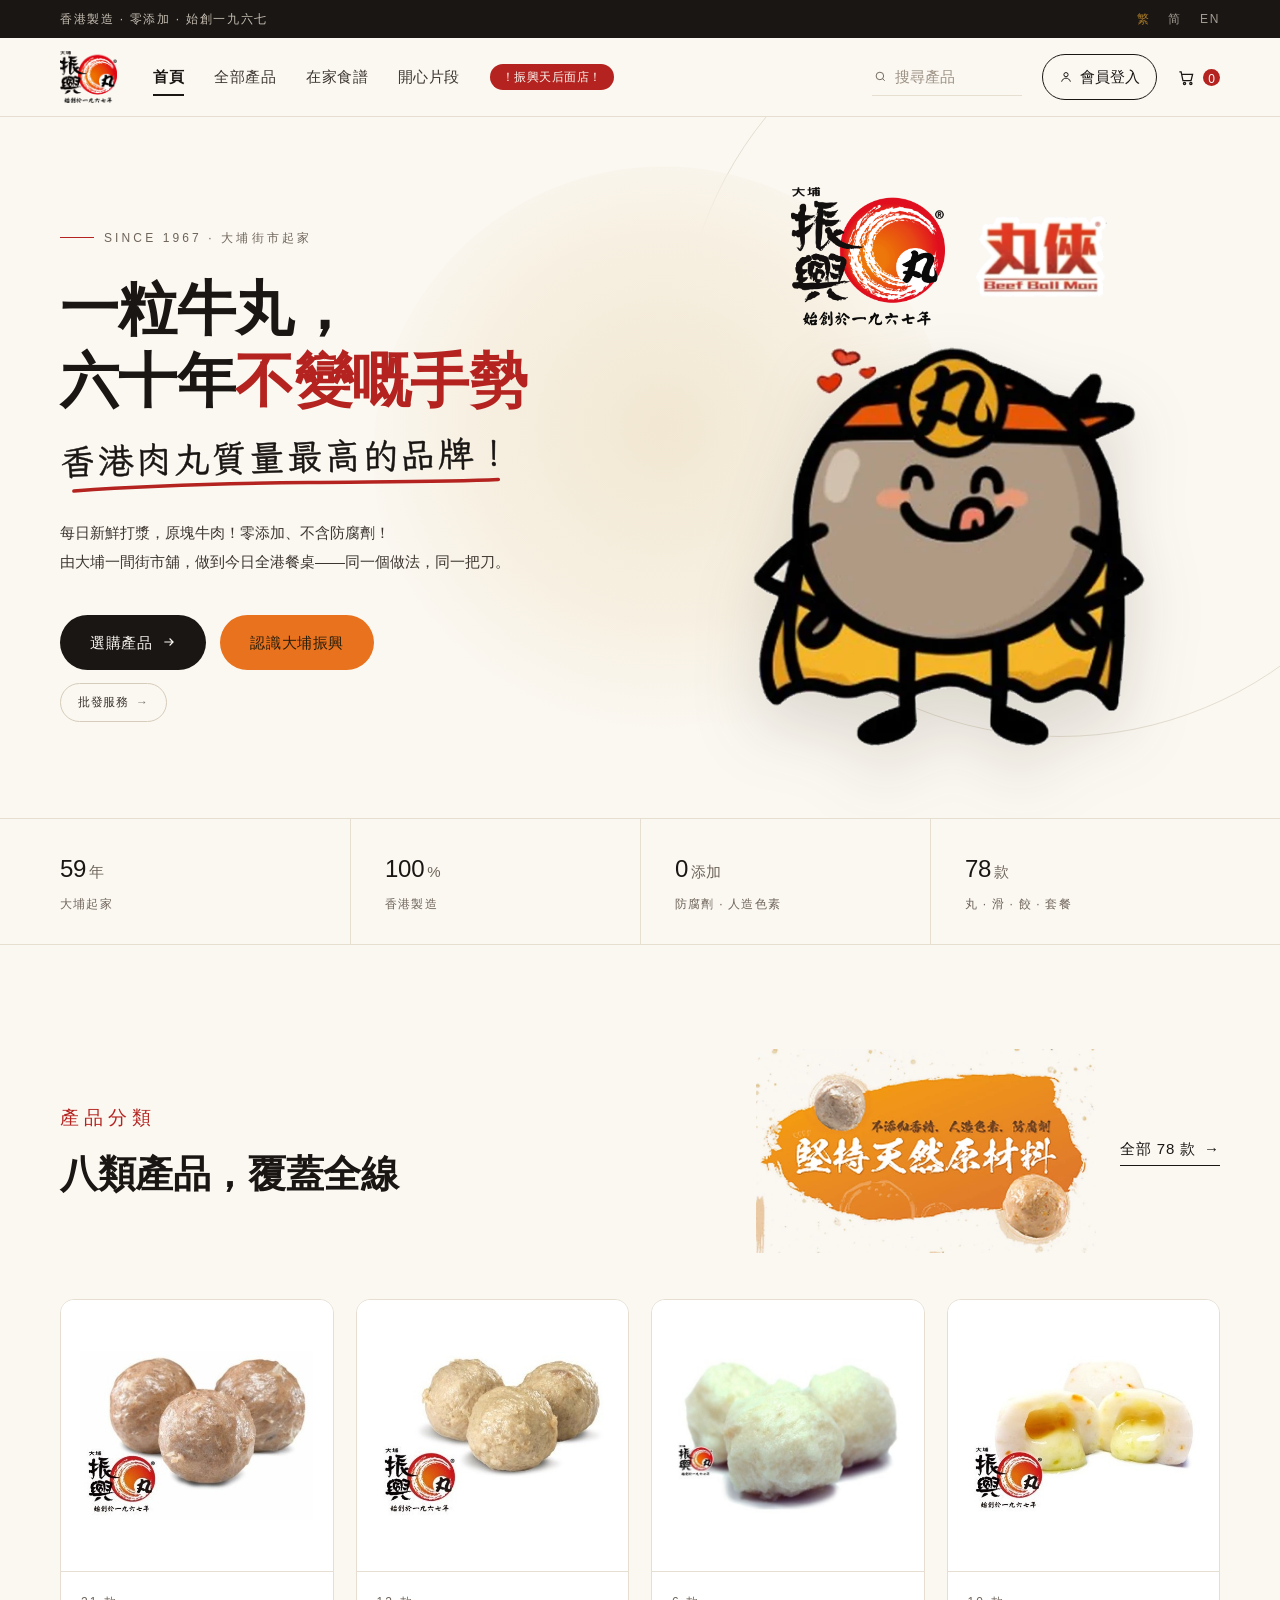
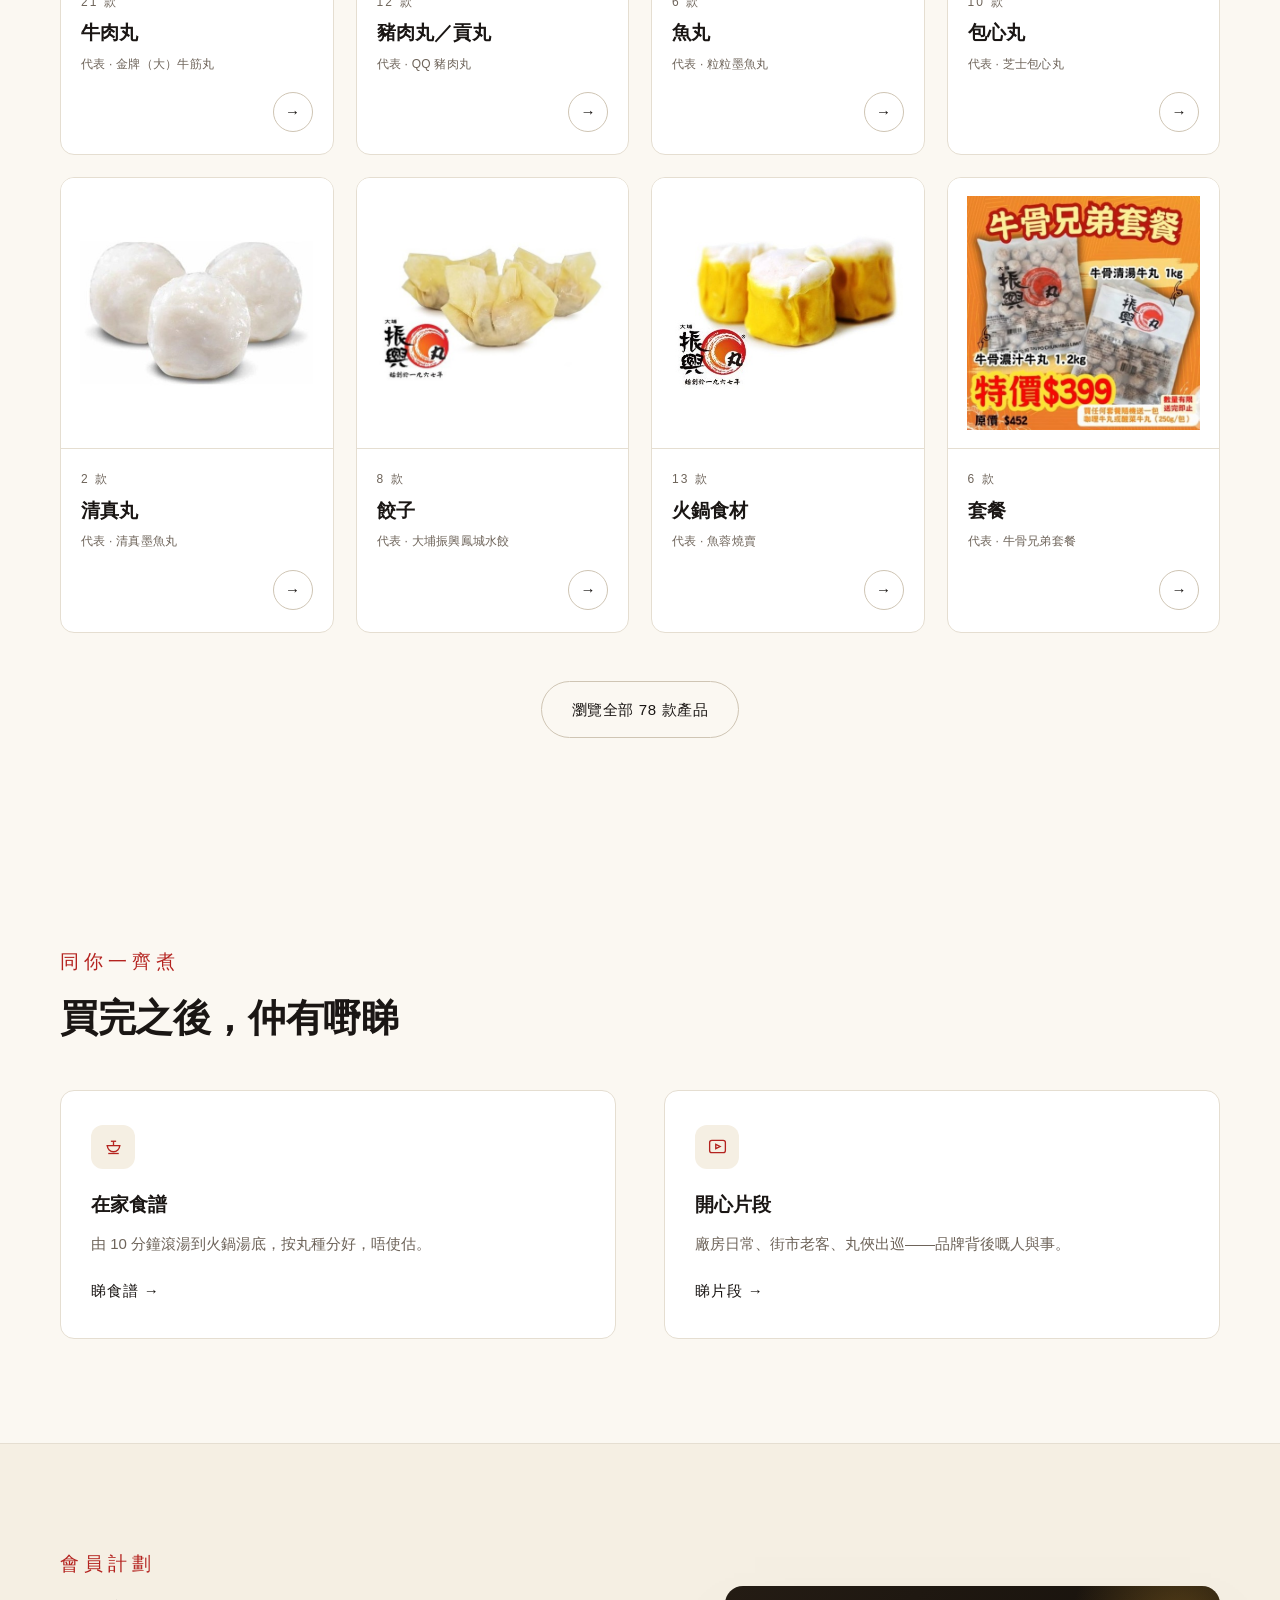
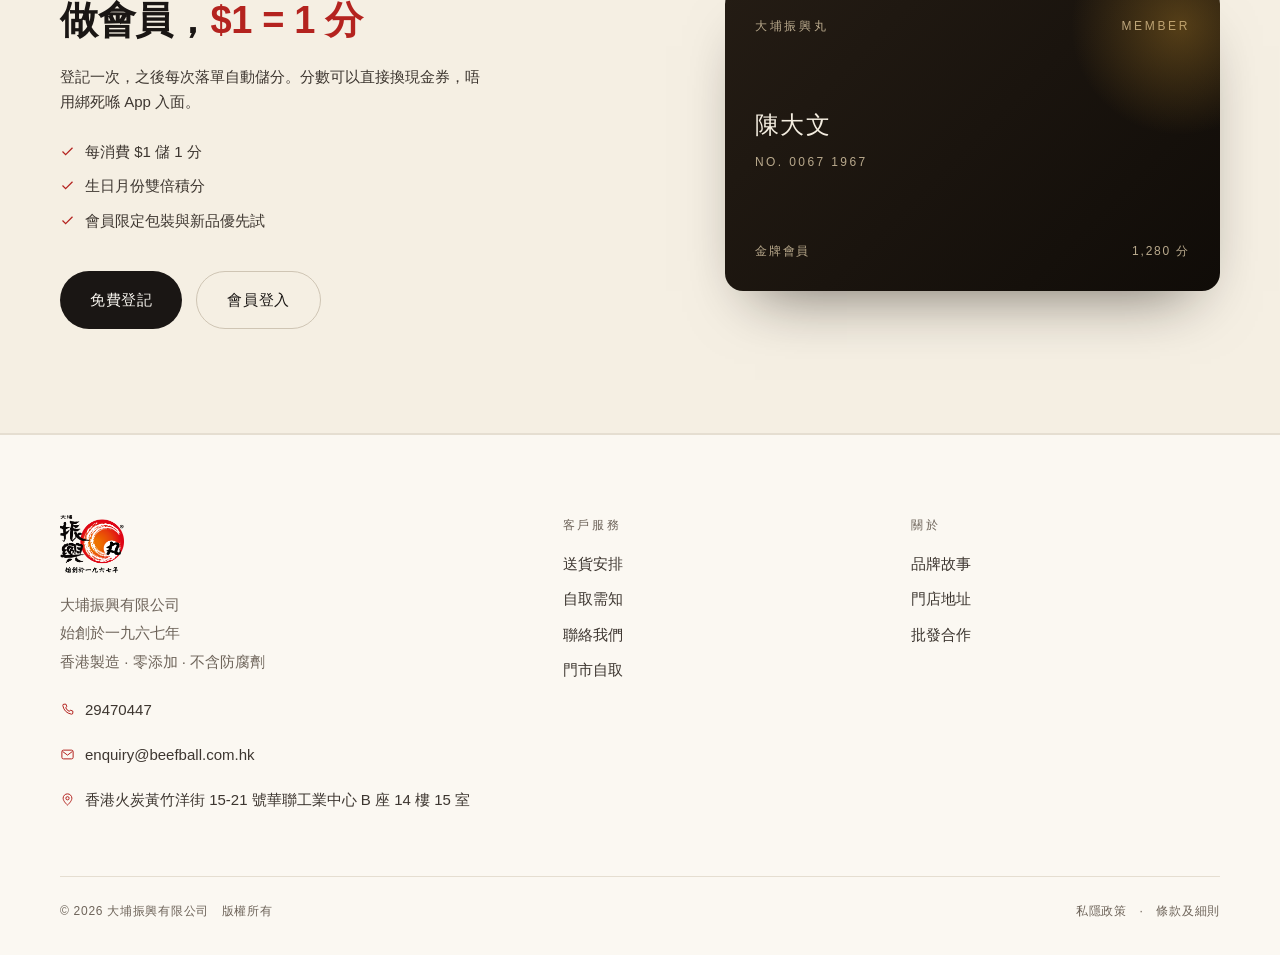
==== commit e0e5adbc: "官網重設計：首頁＋79 款產品目錄（響應式）" ====
--- a/index.html
+++ b/index.html
@@ -22,7 +22,7 @@
       <a href="index.html" class="on">首頁</a>
       <a href="products.html">全部產品</a>
       <a href="#service">在家食譜</a>
-      <a href="#service">開心片段</a><a class="nav-hot" href="https://www.openrice.com/en/hongkong/r-tai-po-chun-hing-noodle-tin-hau-hong-kong-style-noodles-rice-noodles-r1132624/" target="_blank" rel="noopener">振興天后面店</a>
+      <a href="#service">開心片段</a><a class="nav-hot" href="https://www.openrice.com/en/hongkong/r-tai-po-chun-hing-noodle-tin-hau-hong-kong-style-noodles-rice-noodles-r1132624/" target="_blank" rel="noopener">！振興天后面店！</a>
     </nav>
     <div class="act">
       <label class="search">
@@ -46,7 +46,7 @@
   <a href="index.html">首頁</a>
   <a href="products.html">全部產品</a>
   <a href="index.html#service">在家食譜</a>
-  <a href="index.html#service">開心片段</a><a class="mnav-hot" href="https://www.openrice.com/en/hongkong/r-tai-po-chun-hing-noodle-tin-hau-hong-kong-style-noodles-rice-noodles-r1132624/" target="_blank" rel="noopener">振興天后面店</a>
+  <a href="index.html#service">開心片段</a><a class="mnav-hot" href="https://www.openrice.com/en/hongkong/r-tai-po-chun-hing-noodle-tin-hau-hong-kong-style-noodles-rice-noodles-r1132624/" target="_blank" rel="noopener">！振興天后面店！</a>
   <a href="delivery.html">送貨與自取</a>
   <a href="about.html">品牌故事</a>
   <a href="wholesale.html">批發查詢</a>
--- a/assets/site.css
+++ b/assets/site.css
@@ -367,11 +367,14 @@
 .pagehd h1{font-size:var(--fs-3xl);font-weight:600;line-height:1.3;letter-spacing:-.01em}
 .pagehd p{margin-top:18px;font-size:var(--fs-sm);color:var(--muted);max-width:620px;line-height:1.95}
 
-/* 品牌故事：右側負責人主視覺 */
-.pagehd.has-boss .wrap{display:grid;grid-template-columns:1fr 430px;gap:56px;align-items:center}
-.ph-fig{margin:0;position:relative}
-.ph-fig img{width:100%;height:auto;border-radius:var(--r);box-shadow:0 24px 48px -28px rgba(58,42,20,.45)}
-.ph-fig::after{content:"";position:absolute;inset:0;border-radius:var(--r);box-shadow:inset 0 0 0 1px rgba(26,22,20,.07);pointer-events:none}
+/* 品牌故事：創辦人引語 + 人物照 */
+.creedwrap{display:grid;grid-template-columns:1fr 386px;gap:54px;align-items:center}
+.bossfig{margin:0;position:relative}
+.bossfig img{width:100%;height:auto;border-radius:var(--r);box-shadow:0 26px 50px -30px rgba(58,42,20,.5)}
+.bossfig::after{content:"";position:absolute;inset:0;border-radius:var(--r);box-shadow:inset 0 0 0 1px rgba(26,22,20,.08);pointer-events:none}
+.mini{font-size:var(--fs-lg);font-weight:600;line-height:1.5;letter-spacing:-.005em;max-width:860px}
+.bodyp{margin-top:16px;font-size:var(--fs-sm);color:var(--ink-2);line-height:2.05;max-width:860px}
+.bodyp.closing{margin-top:0;font-size:var(--fs-md);color:var(--ink);line-height:1.95}
 
 /* 流程步驟 */
 .steps{list-style:none;counter-reset:s;max-width:820px}
@@ -438,8 +441,8 @@
 
 @media (max-width:1080px){
   .rates,.cal,.stores{grid-template-columns:1fr}
-  .pagehd.has-boss .wrap{grid-template-columns:1fr;gap:26px}
-  .pagehd.has-boss .ph-fig{max-width:520px}
+  .creedwrap{grid-template-columns:1fr;gap:30px}
+  .bossfig{max-width:460px}
 }
 @media (max-width:680px){
   .pagehd{padding:44px 0 0}
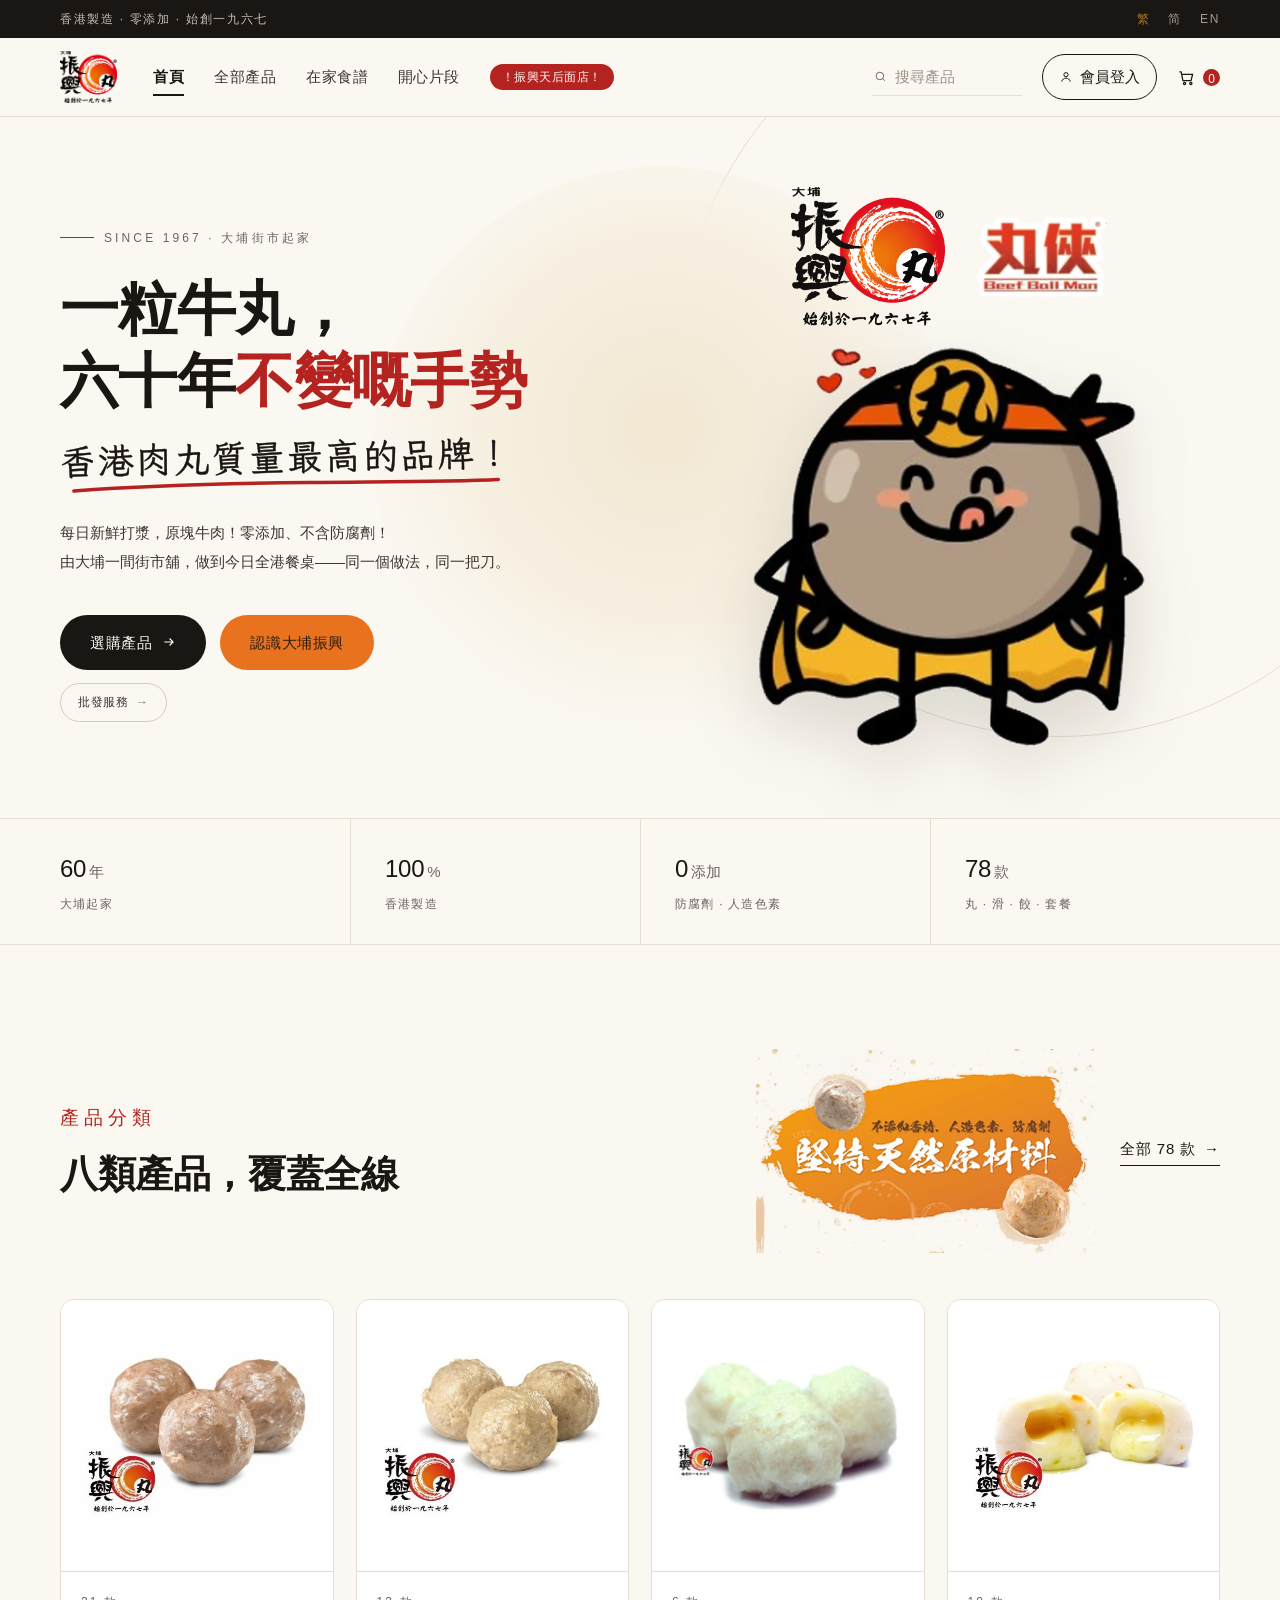
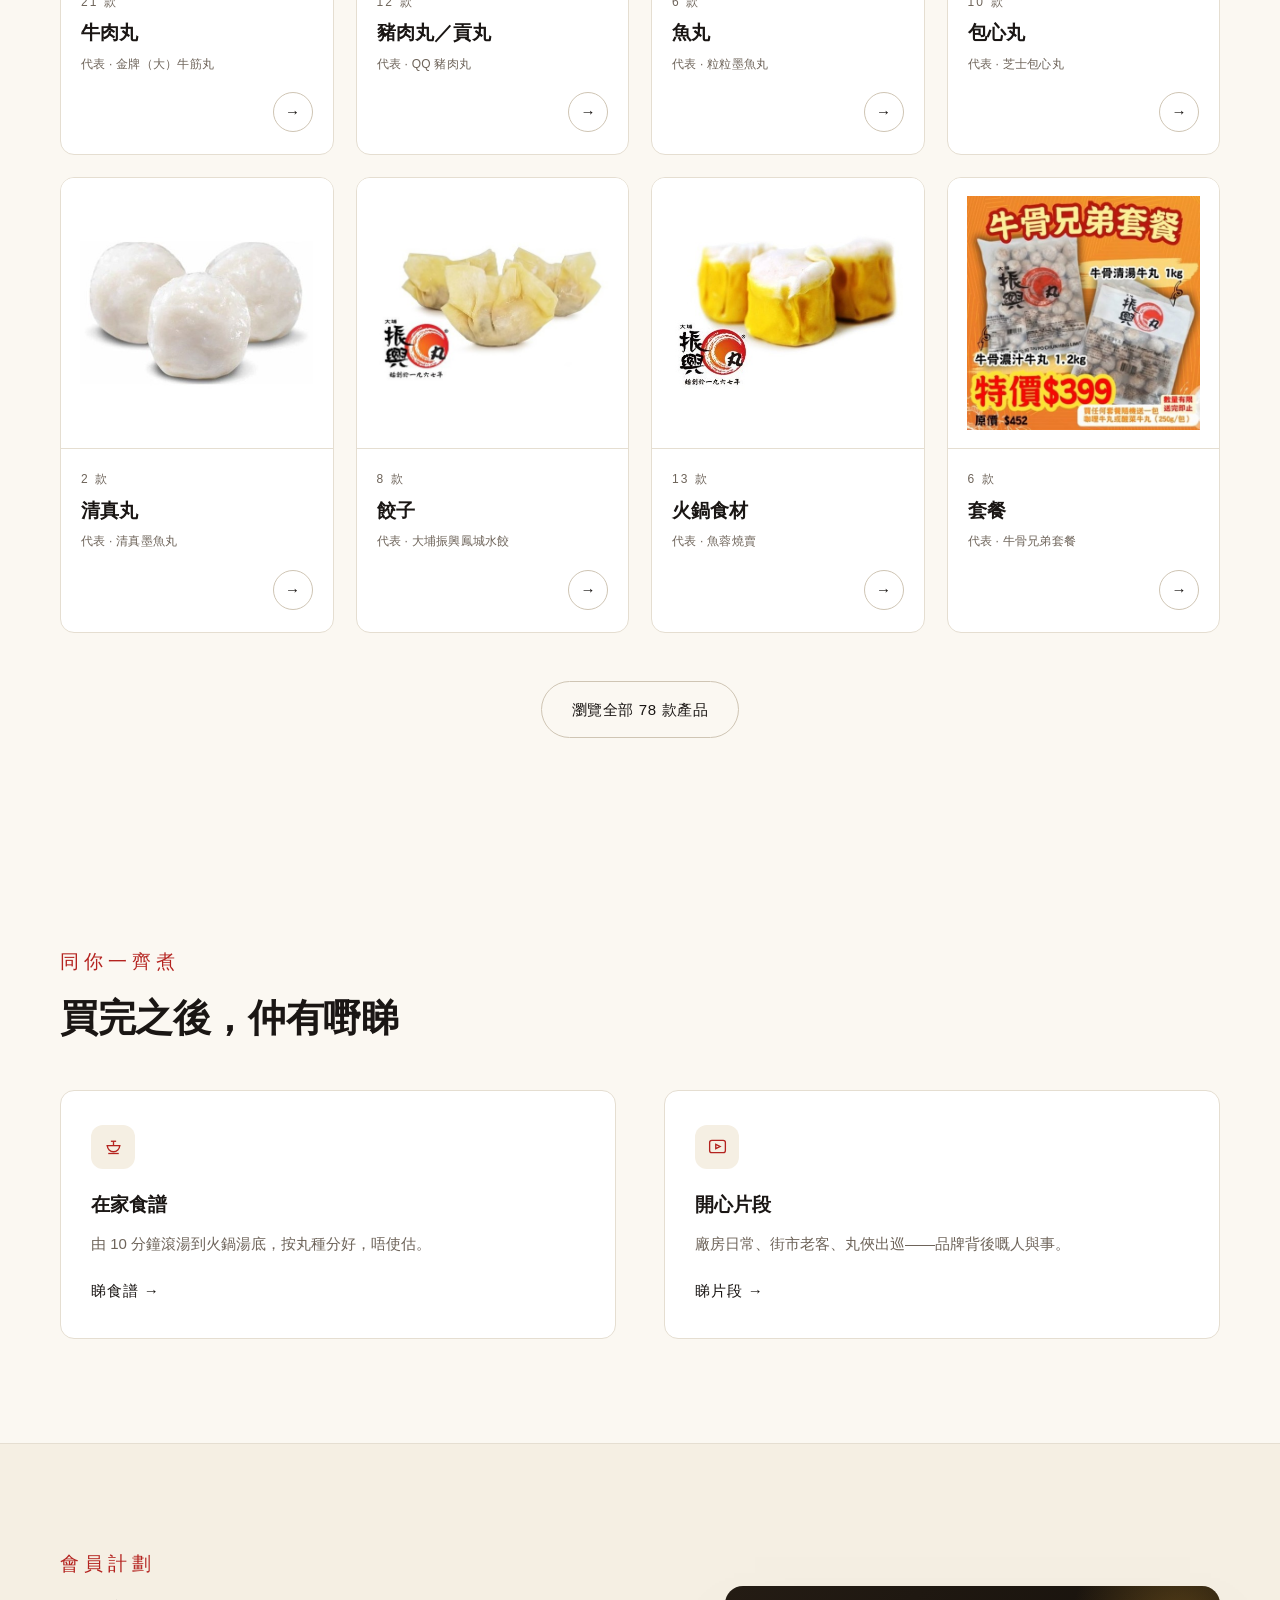
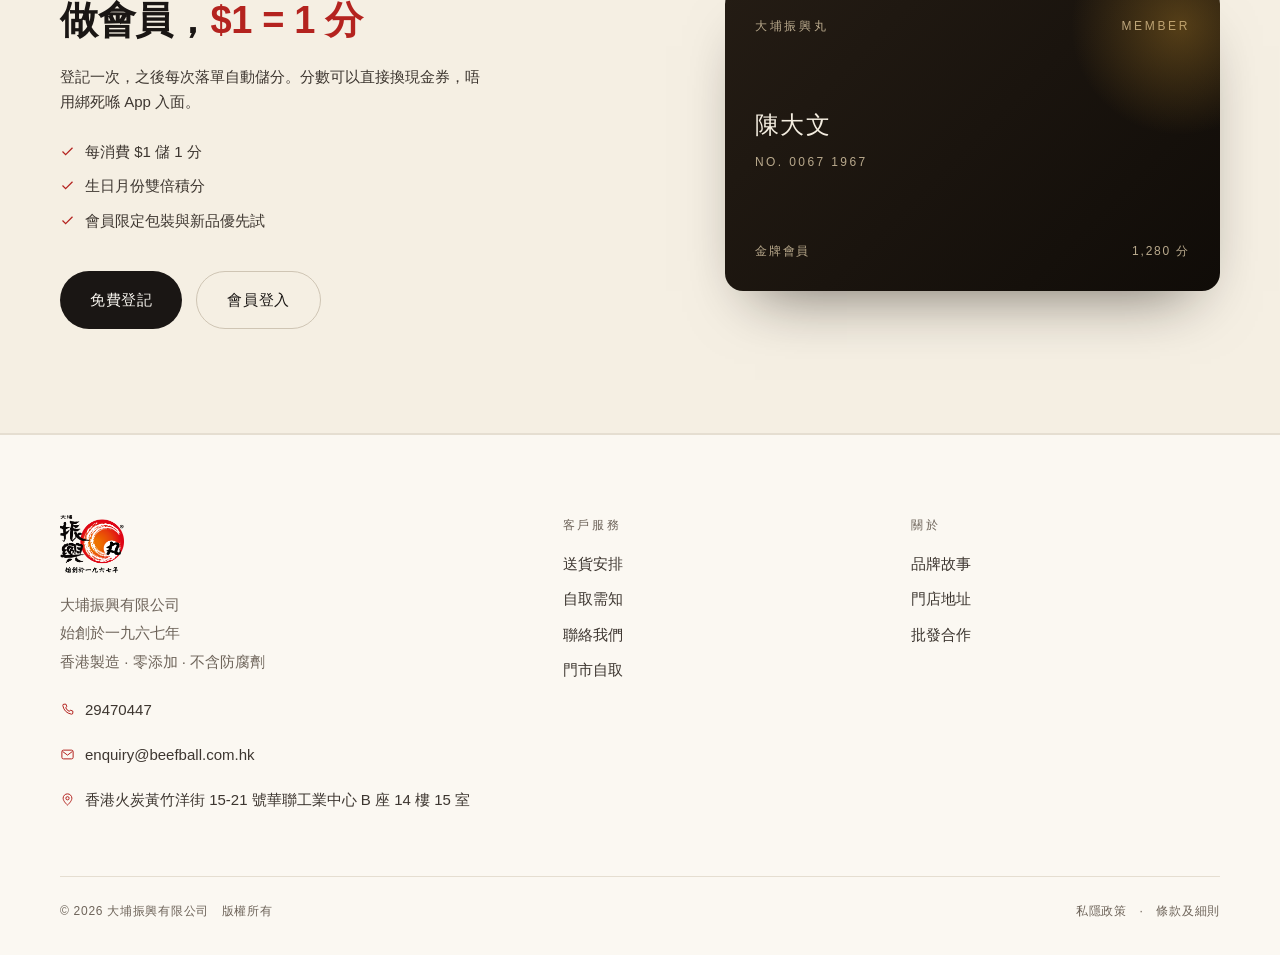
==== commit 210d6f2d: "官網重設計：首頁＋79 款產品目錄（響應式）" ====
--- a/index.html
+++ b/index.html
@@ -92,7 +92,7 @@
 <div class="facts">
   <div class="wrap">
     <ul>
-      <li><div class="k">59<small>年</small></div><div class="v">大埔起家</div></li>
+      <li><div class="k">60<small>年</small></div><div class="v">大埔起家</div></li>
       <li><div class="k">100<small>%</small></div><div class="v">香港製造</div></li>
       <li><div class="k">0<small>添加</small></div><div class="v">防腐劑 · 人造色素</div></li>
       <li><div class="k">78<small>款</small></div><div class="v">丸 · 滑 · 餃 · 套餐</div></li>
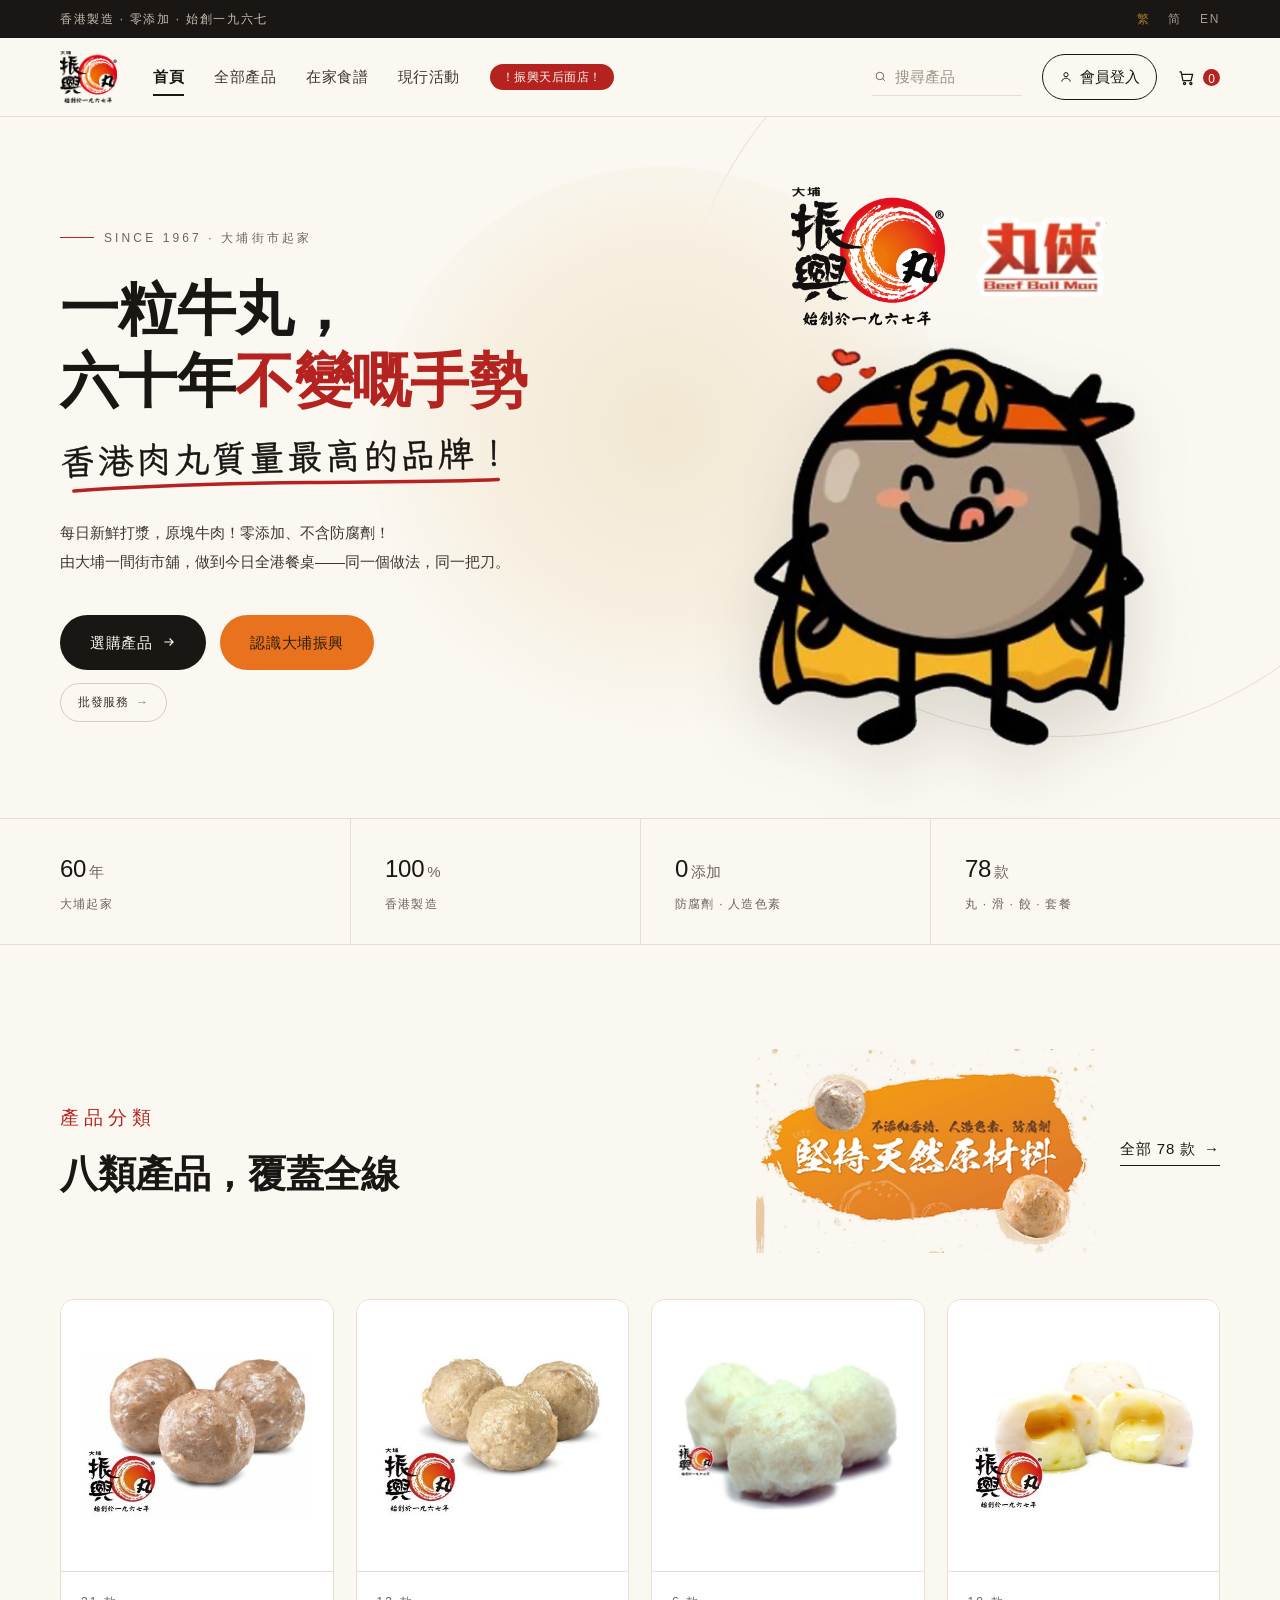
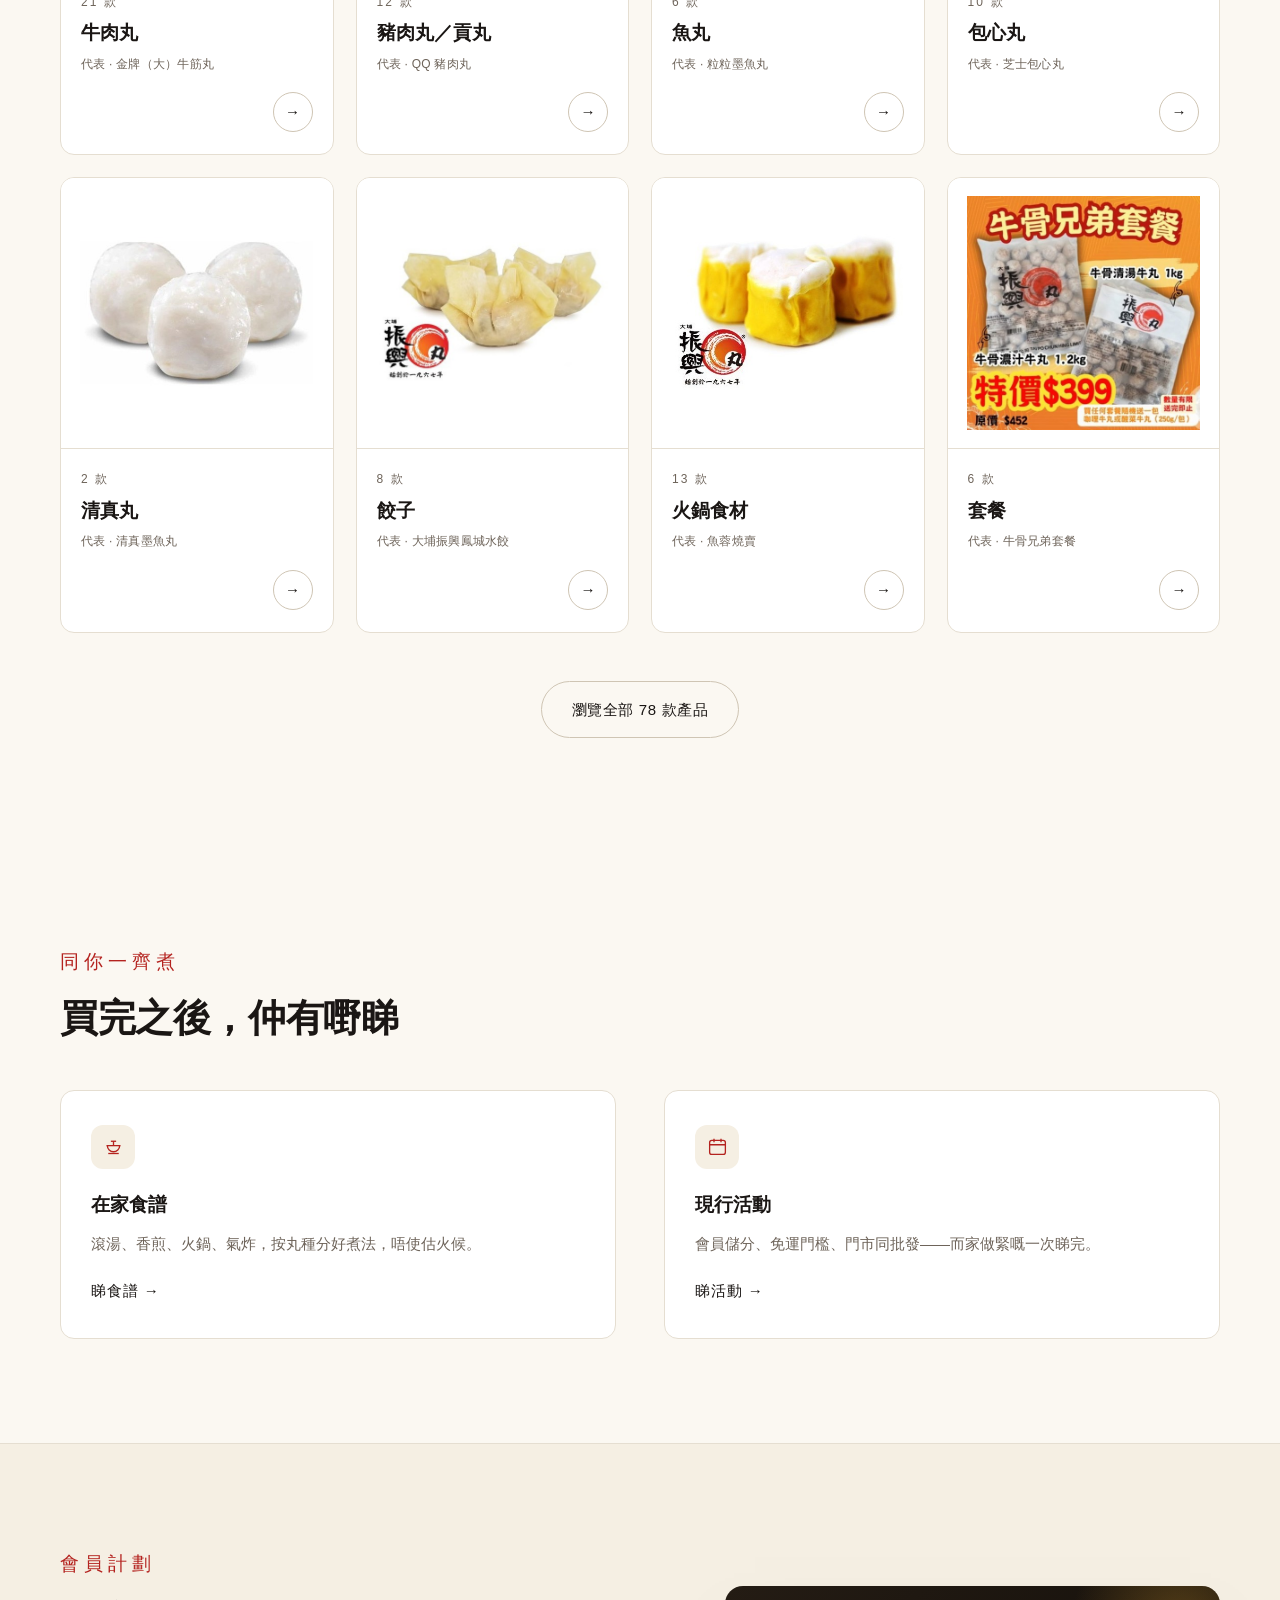
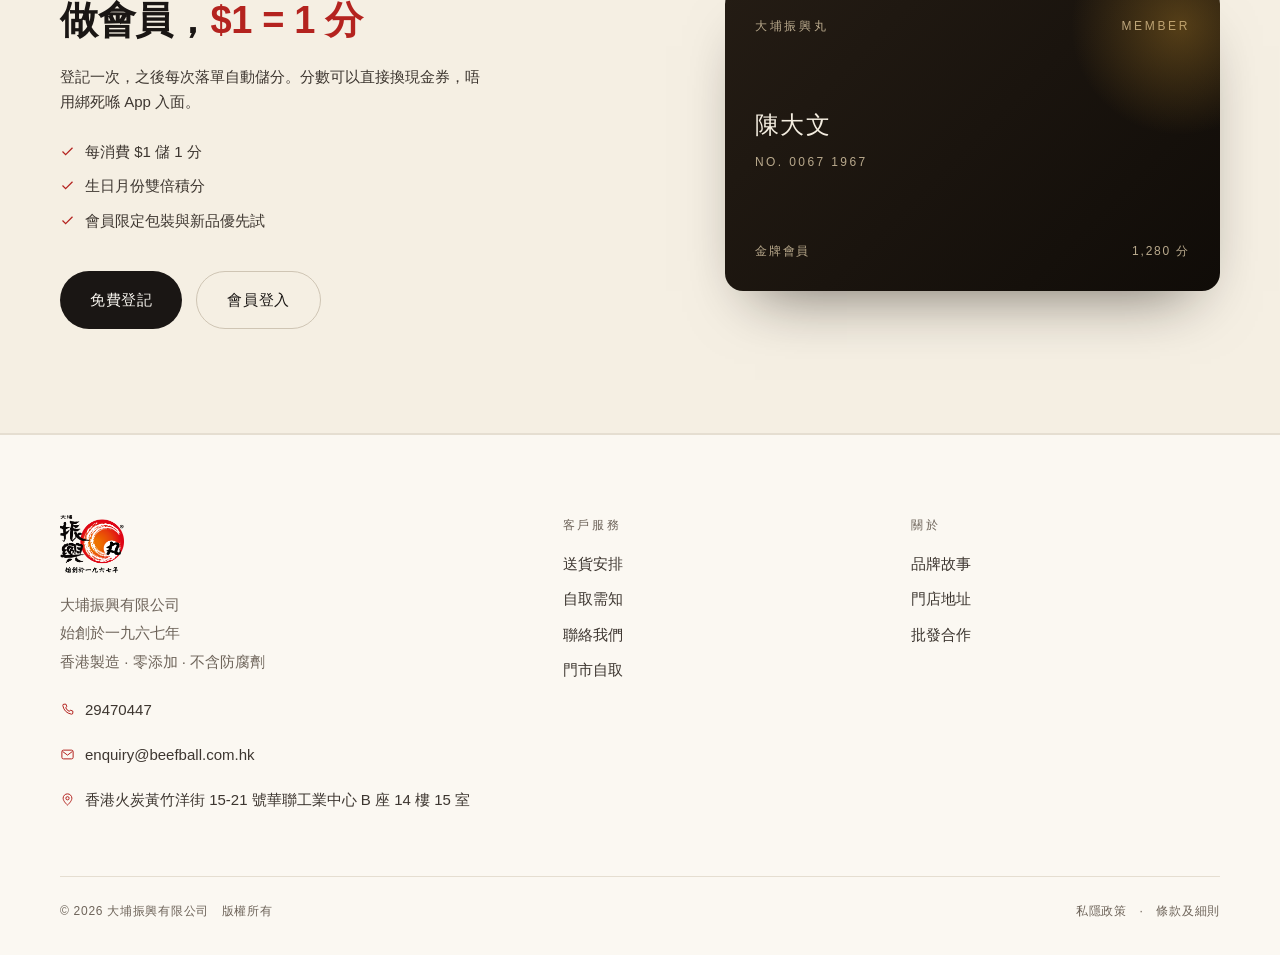
==== commit d8da5d91: "官網重設計：首頁＋79 款產品目錄（響應式）" ====
--- a/index.html
+++ b/index.html
@@ -21,8 +21,8 @@
     <nav>
       <a href="index.html" class="on">首頁</a>
       <a href="products.html">全部產品</a>
-      <a href="#service">在家食譜</a>
-      <a href="#service">開心片段</a><a class="nav-hot" href="https://www.openrice.com/en/hongkong/r-tai-po-chun-hing-noodle-tin-hau-hong-kong-style-noodles-rice-noodles-r1132624/" target="_blank" rel="noopener">！振興天后面店！</a>
+      <a href="recipes.html">在家食譜</a>
+      <a href="activities.html">現行活動</a><a class="nav-hot" href="https://www.openrice.com/en/hongkong/r-tai-po-chun-hing-noodle-tin-hau-hong-kong-style-noodles-rice-noodles-r1132624/" target="_blank" rel="noopener">！振興天后面店！</a>
     </nav>
     <div class="act">
       <label class="search">
@@ -45,8 +45,8 @@
 <div class="mnav" id="mNav">
   <a href="index.html">首頁</a>
   <a href="products.html">全部產品</a>
-  <a href="index.html#service">在家食譜</a>
-  <a href="index.html#service">開心片段</a><a class="mnav-hot" href="https://www.openrice.com/en/hongkong/r-tai-po-chun-hing-noodle-tin-hau-hong-kong-style-noodles-rice-noodles-r1132624/" target="_blank" rel="noopener">！振興天后面店！</a>
+  <a href="recipes.html">在家食譜</a>
+  <a href="activities.html">現行活動</a><a class="mnav-hot" href="https://www.openrice.com/en/hongkong/r-tai-po-chun-hing-noodle-tin-hau-hong-kong-style-noodles-rice-noodles-r1132624/" target="_blank" rel="noopener">！振興天后面店！</a>
   <a href="delivery.html">送貨與自取</a>
   <a href="about.html">品牌故事</a>
   <a href="wholesale.html">批發查詢</a>
@@ -206,14 +206,14 @@
       <div class="srv rise">
         <div class="ic"><svg viewBox="0 0 24 24"><path d="M4 11h16"/><path d="M5 11a7 7 0 0014 0"/><path d="M12 11V6"/><path d="M9 6h6"/><path d="M6 20h12"/></svg></div>
         <h3>在家食譜</h3>
-        <p>由 10 分鐘滾湯到火鍋湯底，按丸種分好，唔使估。</p>
-        <a href="#" class="lk">睇食譜 →</a>
+        <p>滾湯、香煎、火鍋、氣炸，按丸種分好煮法，唔使估火候。</p>
+        <a href="recipes.html" class="lk">睇食譜 →</a>
       </div>
       <div class="srv rise">
-        <div class="ic"><svg viewBox="0 0 24 24"><rect x="3" y="5" width="18" height="14" rx="2.5"/><path d="M10 9.5l5 2.5-5 2.5z"/></svg></div>
-        <h3>開心片段</h3>
-        <p>廠房日常、街市老客、丸俠出巡——品牌背後嘅人與事。</p>
-        <a href="#" class="lk">睇片段 →</a>
+        <div class="ic"><svg viewBox="0 0 24 24"><rect x="3" y="5" width="18" height="16" rx="2.5"/><path d="M8 3v4M16 3v4M3 10h18"/></svg></div>
+        <h3>現行活動</h3>
+        <p>會員儲分、免運門檻、門市同批發——而家做緊嘅一次睇完。</p>
+        <a href="activities.html" class="lk">睇活動 →</a>
       </div>
     </div>
   </div>
--- a/assets/site.css
+++ b/assets/site.css
@@ -158,7 +158,7 @@
 .go{width:40px;height:40px;border-radius:50%;border:1px solid #CFC5B4;display:grid;place-items:center;font-size:var(--fs-sm);line-height:1;transition:.22s}
 .card:hover .go{background:var(--ink);color:#FBF8F2;border-color:var(--ink)}
 
-/* ---------- 三欄服務 ---------- */
+/* ---------- 三欄服務（首頁） ---------- */
 .trio{display:grid;grid-template-columns:repeat(2,1fr);gap:48px}
 .srv{background:#fff;border:1px solid var(--line);border-radius:var(--r);padding:34px 30px;transition:.28s}
 .srv:hover{border-color:#D8CBB5;box-shadow:0 18px 36px -24px rgba(58,42,20,.28)}
@@ -167,6 +167,38 @@
 .srv h3{font-size:var(--fs-md);font-weight:600}
 .srv p{font-size:var(--fs-sm);color:var(--muted);margin-top:9px;line-height:1.85}
 .srv .lk{margin-top:20px;font-size:var(--fs-sm);letter-spacing:.06em;color:var(--ink);display:inline-flex;gap:7px;align-items:center}
+
+/* ---------- 食譜頁 / 活動頁 ---------- */
+.svc2{display:grid;grid-template-columns:1.12fr 1fr;gap:48px;align-items:start}
+.panel{background:#fff;border:1px solid var(--line);border-radius:var(--r);padding:34px 32px}
+.ph-hd{display:flex;align-items:flex-start;gap:16px;padding-bottom:22px;border-bottom:1px solid var(--line)}
+.ph-hd .ic{width:44px;height:44px;border-radius:12px;background:var(--paper-2);display:grid;place-items:center;flex:0 0 auto}
+.ph-hd .ic svg{width:21px;height:21px;stroke:var(--red);stroke-width:1.5;fill:none}
+.ph-hd h3{font-size:var(--fs-md);font-weight:600}
+.ph-hd p{margin-top:7px;font-size:var(--fs-sm);color:var(--muted);line-height:1.8}
+.rcp .rrow{display:grid;grid-template-columns:64px 1fr 18px;gap:16px;align-items:center;padding:17px 0;border-bottom:1px solid var(--line);color:inherit}
+.rcp .rrow:last-child{border-bottom:0;padding-bottom:2px}
+.rrow img{width:64px;height:64px;border-radius:10px;object-fit:contain;background:#fff;border:1px solid var(--line);padding:2px}
+.rrow .rn{font-size:var(--fs-sm);font-weight:600;line-height:1.4}
+.rrow .rd{margin-top:5px;font-size:var(--fs-xs);color:var(--muted);line-height:1.7}
+.rrow .arw{width:18px;height:18px;stroke:#B8AC98;stroke-width:1.6;fill:none;transition:.24s}
+.rrow:hover .rn{color:var(--red)}
+.rrow:hover .arw{stroke:var(--red);transform:translateX(3px)}
+.promo{list-style:none;margin:0;padding:0}
+.promo li+li{border-top:1px solid var(--line)}
+.promo a{display:block;padding:12px 0;color:inherit}
+.promo li:last-child a{padding-bottom:2px}
+.promo .ptag{display:inline-block;font-size:var(--fs-xs);letter-spacing:.1em;color:var(--red);border:1px solid rgba(180,35,31,.28);border-radius:999px;padding:2px 9px;margin-bottom:9px}
+.promo b{display:block;font-size:var(--fs-sm);font-weight:600;line-height:1.5;transition:.2s}
+.promo .pd{display:block;margin-top:6px;font-size:var(--fs-xs);color:var(--muted);line-height:1.75}
+.promo a:hover b{color:var(--red)}
+.panel .lk{margin-top:22px;font-size:var(--fs-sm);letter-spacing:.06em;color:var(--ink);display:inline-flex;gap:7px;align-items:center}
+.svc2.eq{grid-template-columns:repeat(2,1fr)}
+/* 活動卡 */
+.atag{display:inline-block;font-size:var(--fs-xs);letter-spacing:.14em;color:var(--red);border:1px solid rgba(180,35,31,.28);border-radius:999px;padding:3px 10px}
+.srv .atag{margin-bottom:14px}
+.srv .btn{margin-top:22px}
+.btn-sm{padding:12px 22px;font-size:var(--fs-sm)}
 
 /* ---------- 會員 ---------- */
 .member{background:var(--paper-2);border-top:1px solid var(--line);border-bottom:1px solid var(--line)}
@@ -216,7 +248,7 @@
   .wrap{padding:0 22px}
   h1{font-size:var(--fs-2xl)}
   section.blk{padding:70px 0}
-  .grid,.trio{grid-template-columns:1fr}
+  .grid,.trio,.svc2{grid-template-columns:1fr}
   .facts ul{grid-template-columns:1fr 1fr}
   .facts li{padding:22px 18px;border-left:0;border-top:1px solid var(--line)}
   .facts li:nth-child(odd){padding-left:0}
@@ -323,8 +355,11 @@
   .card-all{padding:22px 18px}
   .card-all .bot{flex-direction:column;align-items:flex-start;gap:6px}
 
-  .trio{grid-template-columns:1fr;gap:12px}
-  .srv{padding:24px 22px}
+  .svc2,.svc2.eq{grid-template-columns:1fr;gap:14px}
+  .panel{padding:26px 22px}
+  .ph-hd{padding-bottom:18px}
+  .rcp .rrow{grid-template-columns:56px 1fr 16px;gap:13px}
+  .rrow img{width:56px;height:56px}
 
   .mcard{padding:22px;aspect-ratio:1.75}
 
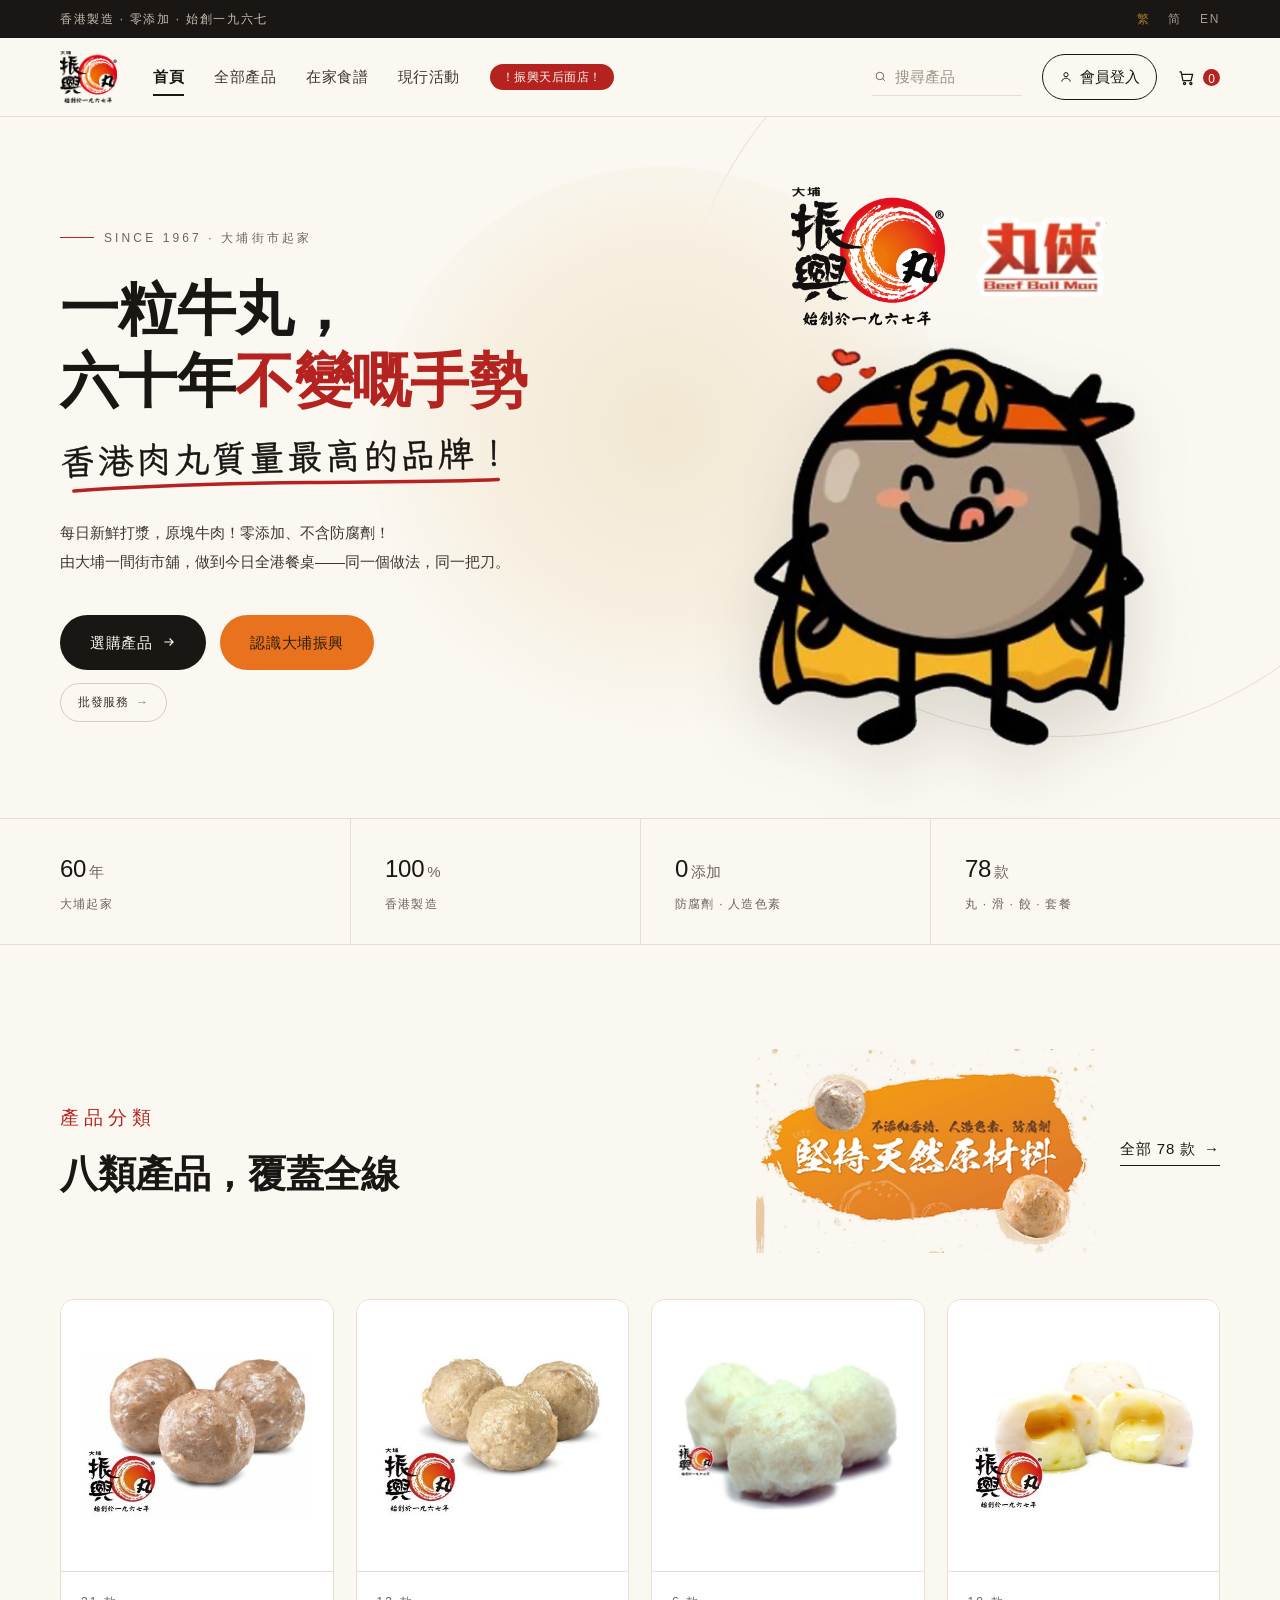
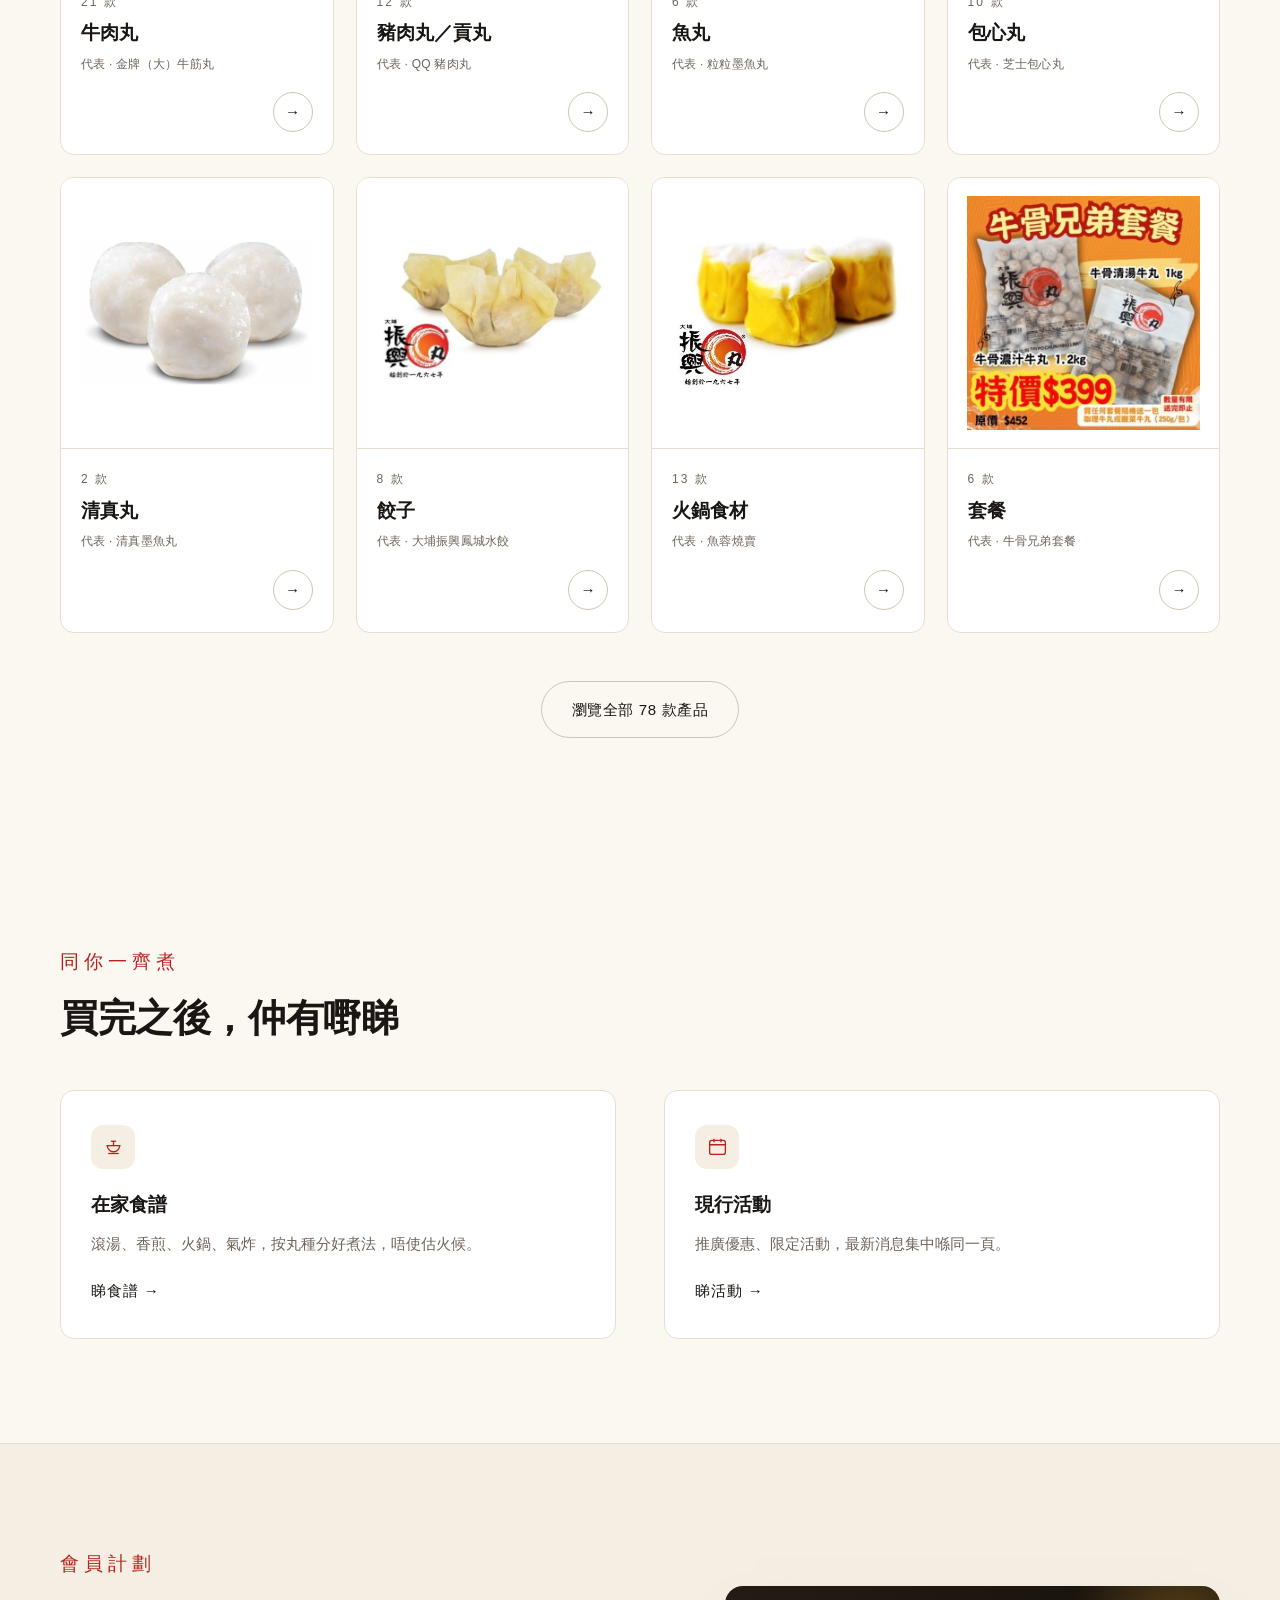
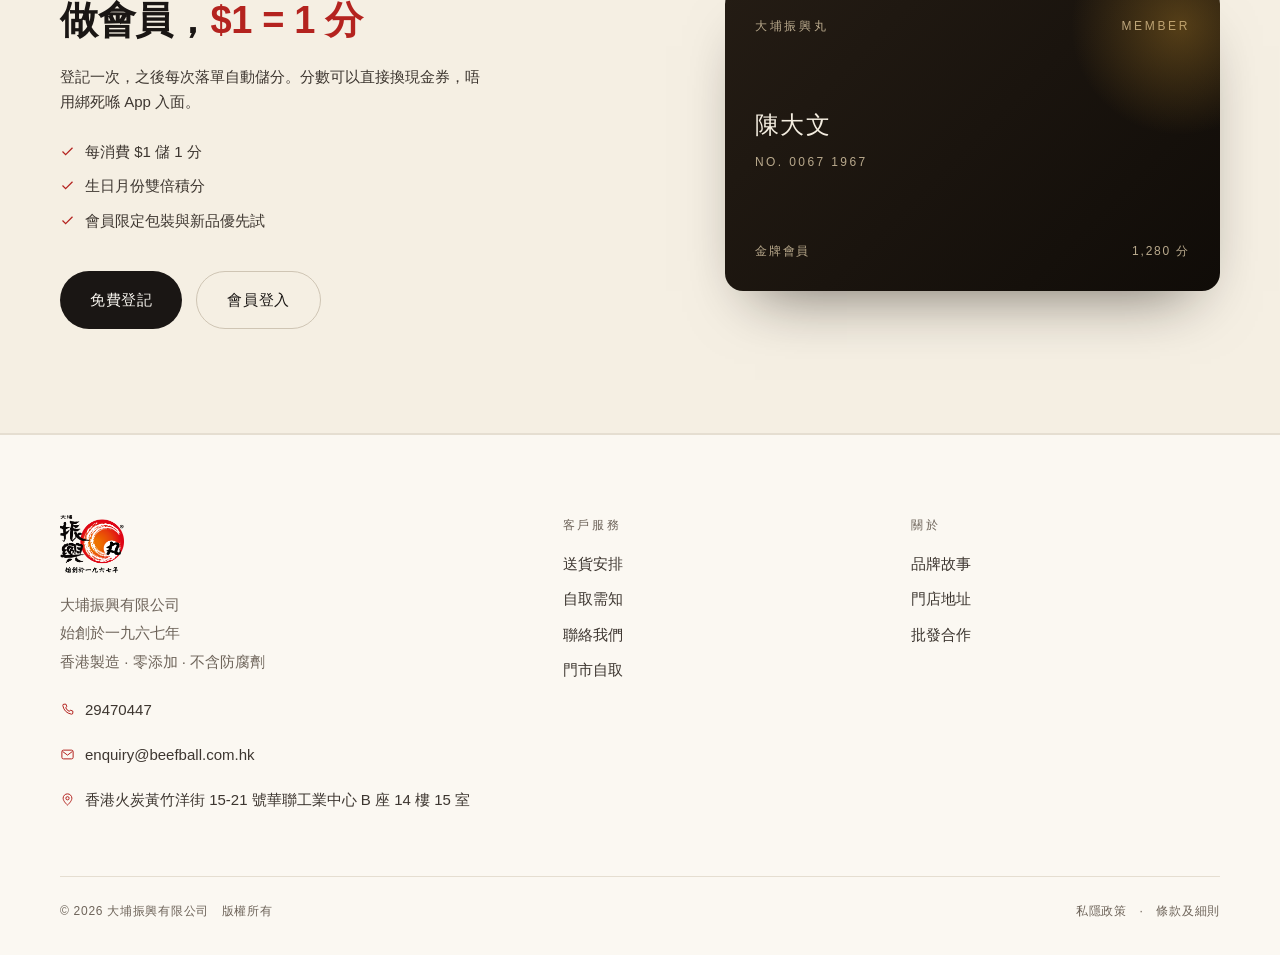
==== commit b623281a: "官網重設計：首頁＋79 款產品目錄（響應式）" ====
--- a/index.html
+++ b/index.html
@@ -212,7 +212,7 @@
       <div class="srv rise">
         <div class="ic"><svg viewBox="0 0 24 24"><rect x="3" y="5" width="18" height="16" rx="2.5"/><path d="M8 3v4M16 3v4M3 10h18"/></svg></div>
         <h3>現行活動</h3>
-        <p>會員儲分、免運門檻、門市同批發——而家做緊嘅一次睇完。</p>
+        <p>推廣優惠、限定活動，最新消息集中喺同一頁。</p>
         <a href="activities.html" class="lk">睇活動 →</a>
       </div>
     </div>
--- a/assets/site.css
+++ b/assets/site.css
@@ -194,10 +194,9 @@
 .promo a:hover b{color:var(--red)}
 .panel .lk{margin-top:22px;font-size:var(--fs-sm);letter-spacing:.06em;color:var(--ink);display:inline-flex;gap:7px;align-items:center}
 .svc2.eq{grid-template-columns:repeat(2,1fr)}
-/* 活動卡 */
-.atag{display:inline-block;font-size:var(--fs-xs);letter-spacing:.14em;color:var(--red);border:1px solid rgba(180,35,31,.28);border-radius:999px;padding:3px 10px}
-.srv .atag{margin-bottom:14px}
-.srv .btn{margin-top:22px}
+/* 活動頁：預留位（等用戶提供推廣內容） */
+.pslots{display:grid;grid-template-columns:repeat(3,1fr);gap:24px}
+.pslot{min-height:300px;border:1px dashed #DCD2C0;border-radius:var(--r);background:#fff}
 .btn-sm{padding:12px 22px;font-size:var(--fs-sm)}
 
 /* ---------- 會員 ---------- */
@@ -356,6 +355,8 @@
   .card-all .bot{flex-direction:column;align-items:flex-start;gap:6px}
 
   .svc2,.svc2.eq{grid-template-columns:1fr;gap:14px}
+  .pslots{grid-template-columns:1fr}
+  .pslot{min-height:220px}
   .panel{padding:26px 22px}
   .ph-hd{padding-bottom:18px}
   .rcp .rrow{grid-template-columns:56px 1fr 16px;gap:13px}
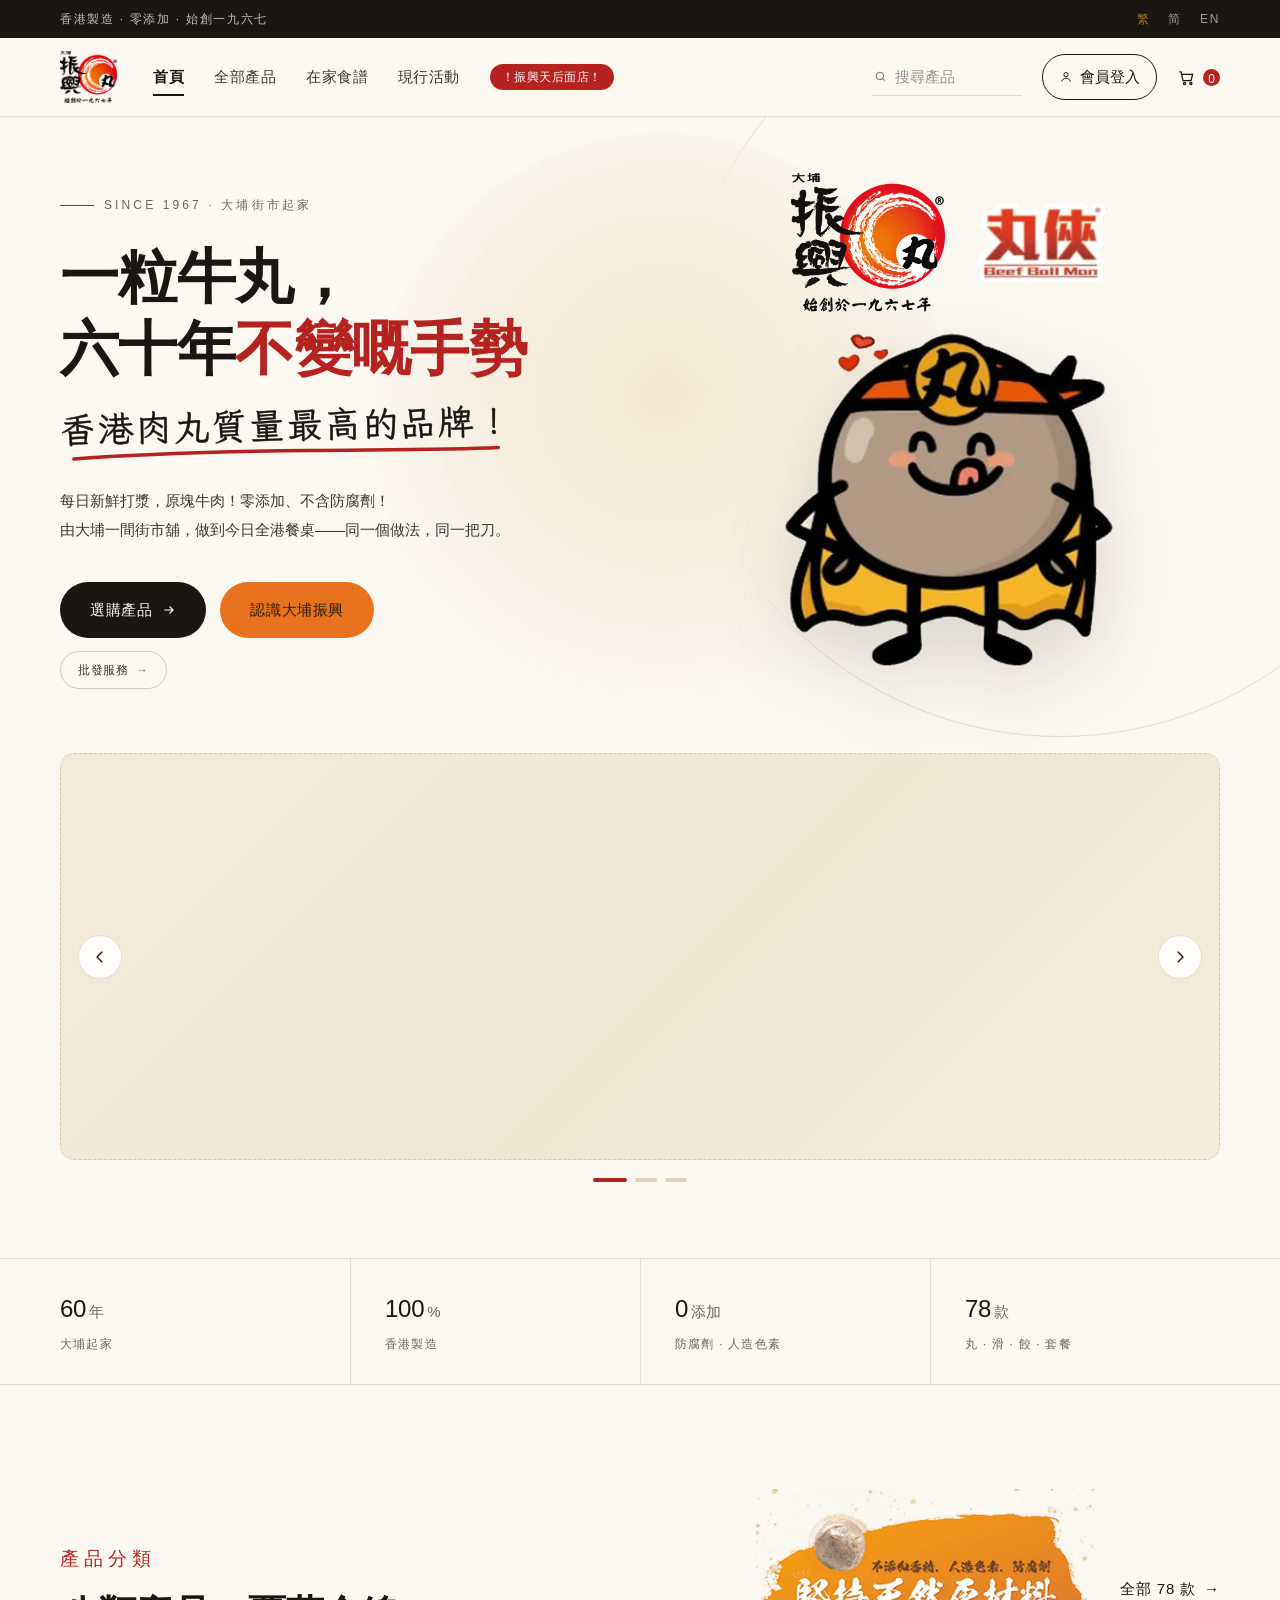
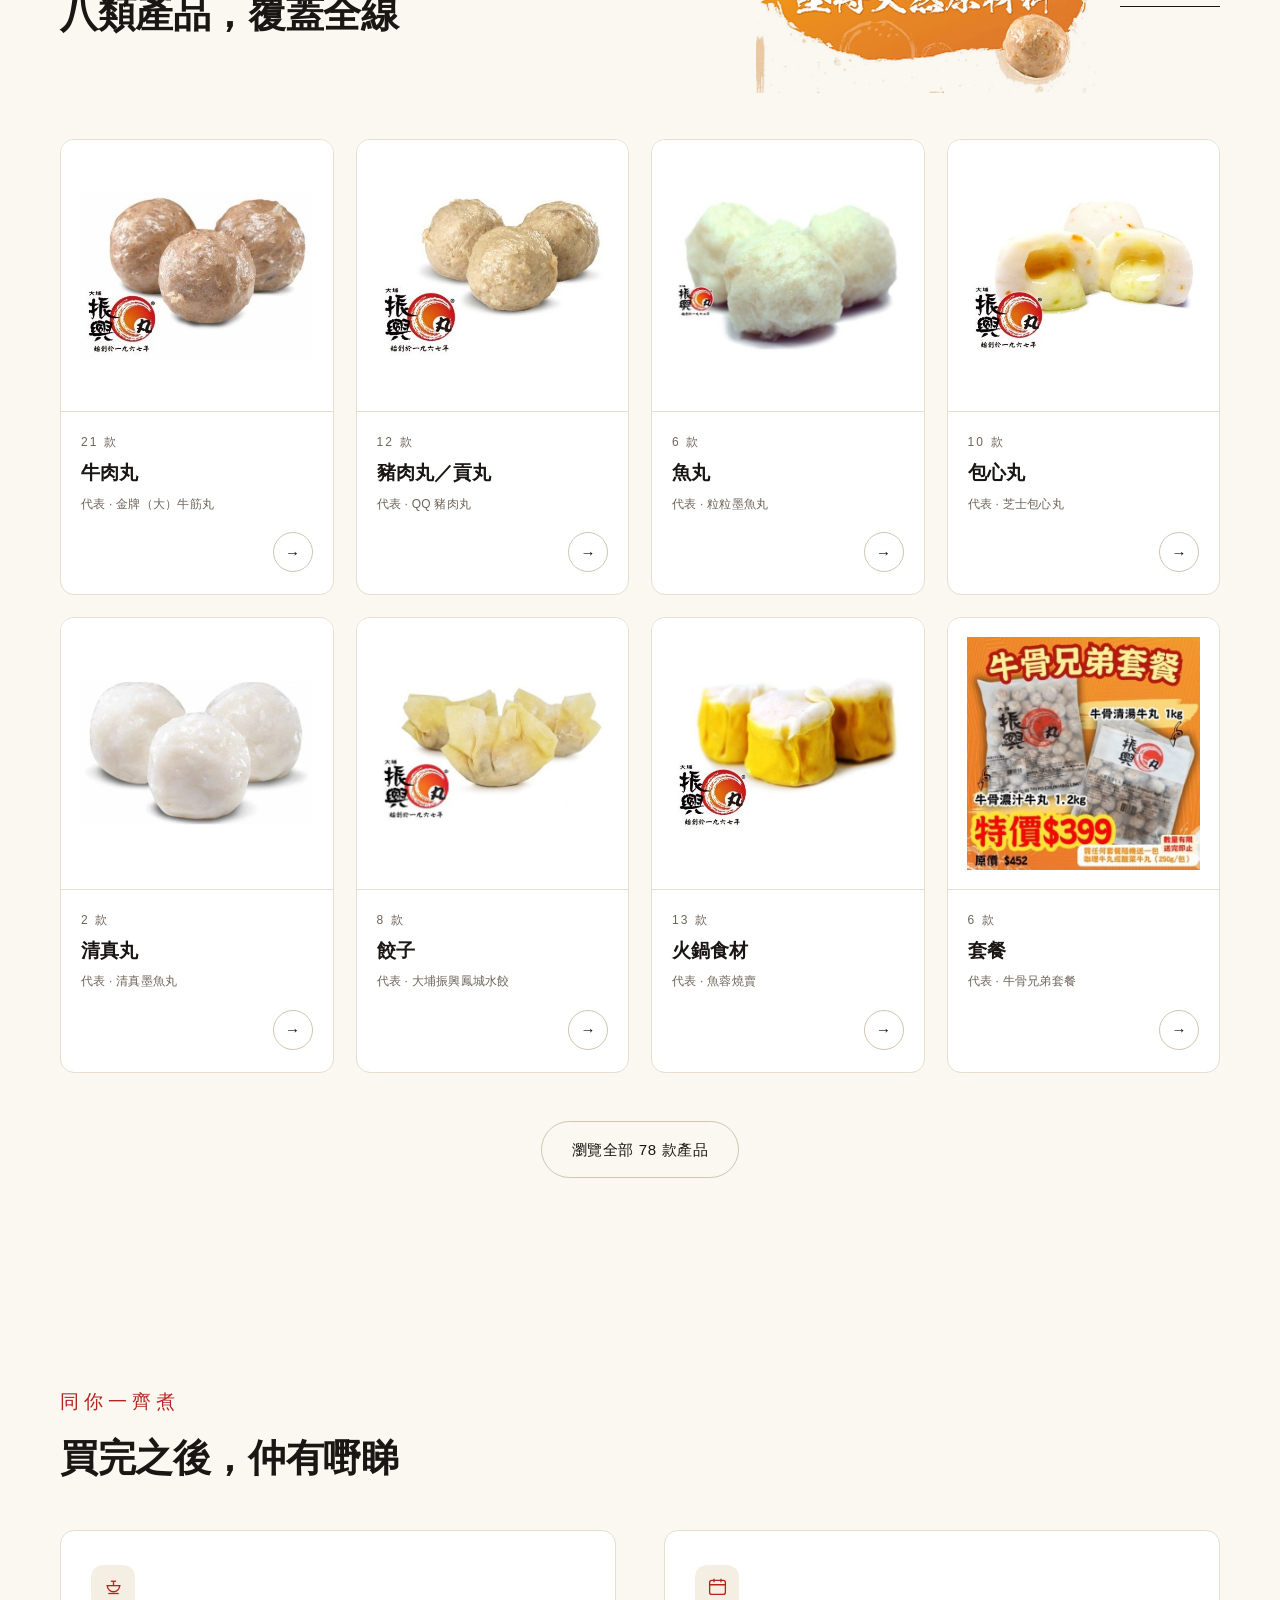
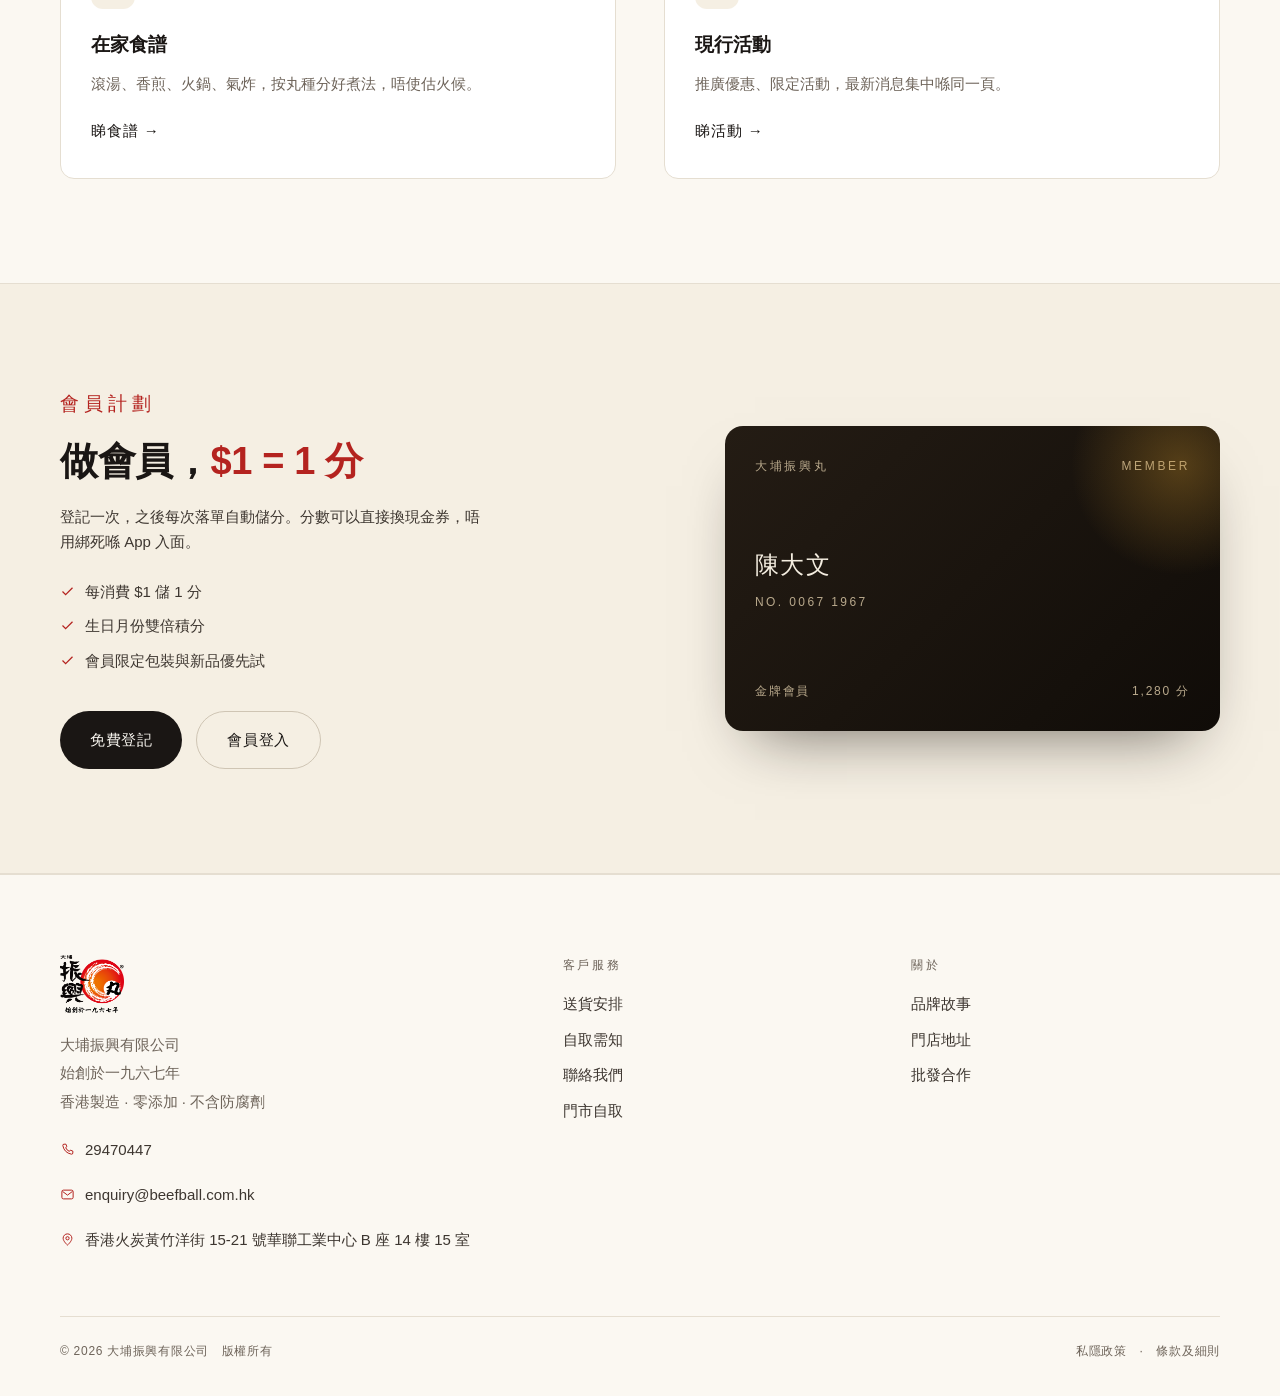
==== commit 3dbcdd7c: "官網重設計：首頁＋79 款產品目錄（響應式）" ====
--- a/index.html
+++ b/index.html
@@ -85,6 +85,26 @@
       </div>
       <img class="wanxia" src="assets/wanxia_hero.png" alt="丸俠">
     </div>
+  </div>
+</section>
+
+<!-- 活動輪播 -->
+<section class="pslider" aria-label="現行活動">
+  <div class="wrap">
+    <div class="pswrap">
+      <div class="pslides" id="pslides">
+        <div class="pslide" role="group" aria-label="活動圖 1"></div>
+        <div class="pslide" role="group" aria-label="活動圖 2"></div>
+        <div class="pslide" role="group" aria-label="活動圖 3"></div>
+      </div>
+      <button class="psnav prev" id="psPrev" aria-label="上一張">
+        <svg viewBox="0 0 24 24"><path d="M15 5l-7 7 7 7"/></svg>
+      </button>
+      <button class="psnav next" id="psNext" aria-label="下一張">
+        <svg viewBox="0 0 24 24"><path d="M9 5l7 7-7 7"/></svg>
+      </button>
+    </div>
+    <div class="psdots" id="psDots"></div>
   </div>
 </section>
 
@@ -300,6 +320,32 @@
 
 <script>
 (function(){
+  var track=document.getElementById('pslides'), dots=document.getElementById('psDots');
+  if(!track) return;
+  var n=track.children.length, i=0, timer=null;
+  for(var k=0;k<n;k++){
+    var d=document.createElement('button');
+    d.setAttribute('aria-label','第 '+(k+1)+' 張');
+    (function(idx){ d.addEventListener('click', function(){ go(idx); rest(); }); })(k);
+    dots.appendChild(d);
+  }
+  function paint(){
+    track.style.transform='translateX(-'+(i*100)+'%)';
+    for(var k=0;k<n;k++) dots.children[k].className = (k===i?'on':'');
+  }
+  function go(x){ i=(x+n)%n; paint(); }
+  function rest(){ clearInterval(timer); if(n>1) timer=setInterval(function(){ go(i+1); }, 5000); }
+  document.getElementById('psPrev').addEventListener('click', function(){ go(i-1); rest(); });
+  document.getElementById('psNext').addEventListener('click', function(){ go(i+1); rest(); });
+  var box=track.parentNode;
+  box.addEventListener('mouseenter', function(){ clearInterval(timer); });
+  box.addEventListener('mouseleave', rest);
+  paint(); rest();
+})();
+</script>
+
+<script>
+(function(){
   var b=document.getElementById('mBtn'), m=document.getElementById('mNav');
   if(!b||!m) return;
   function close(){ b.classList.remove('on'); m.classList.remove('on'); b.setAttribute('aria-expanded','false'); document.body.style.overflow=''; }
--- a/assets/site.css
+++ b/assets/site.css
@@ -98,11 +98,26 @@
 .cta-sub a{display:inline-flex;align-items:center;gap:7px;padding:8px 17px;font-size:var(--fs-xs);letter-spacing:.06em;border-radius:100px;border:1px solid #D6CCBB;color:var(--ink-2);transition:.24s}
 .cta-sub a span{font-size:var(--fs-xs);opacity:.65}
 .cta-sub a:hover{border-color:var(--ink);color:var(--ink);background:#fff;transform:translateY(-1px)}
-.hero .side{position:relative;display:flex;flex-direction:column;align-items:center;justify-content:center;min-height:530px;gap:4px}
+.hero .side{position:relative;display:flex;flex-direction:column;align-items:center;justify-content:center;min-height:460px;gap:4px;margin-top:-30px}
 .brandline{display:flex;align-items:center;justify-content:center;gap:30px;margin-bottom:16px}
 .hero .side img.sign{width:154px;opacity:.96}
 .hero .side img.bbm{width:132px}
-.hero .side img.wanxia{width:468px;max-width:none;filter:drop-shadow(0 28px 34px rgba(58,42,20,.16));animation:float 6s ease-in-out infinite}
+.hero .side img.wanxia{width:392px;max-width:none;filter:drop-shadow(0 28px 34px rgba(58,42,20,.16));animation:float 6s ease-in-out infinite}
+
+/* ---------- 首頁活動輪播 ---------- */
+.pslider{padding:0 0 76px}
+.pslider .wrap{position:relative}
+.pswrap{position:relative;border-radius:var(--r);overflow:hidden}
+.pslides{display:flex;transition:transform .55s cubic-bezier(.4,0,.2,1)}
+.pslide{flex:0 0 100%;aspect-ratio:2.85/1;background:linear-gradient(135deg,#F3EADA 0%,#EFE5D3 55%,#F5ECDC 100%);border:1px dashed #D6CAB4;border-radius:var(--r)}
+.psnav{position:absolute;top:50%;transform:translateY(-50%);width:44px;height:44px;border-radius:50%;background:rgba(255,255,255,.92);border:1px solid var(--line);display:grid;place-items:center;cursor:pointer;transition:.22s;z-index:2}
+.psnav svg{width:18px;height:18px;stroke:var(--ink);stroke-width:1.8;fill:none}
+.psnav:hover{background:#fff;border-color:#C9BBA3}
+.psnav.prev{left:18px}
+.psnav.next{right:18px}
+.psdots{display:flex;justify-content:center;gap:8px;margin-top:18px}
+.psdots button{width:22px;height:4px;border-radius:2px;border:0;background:#DCD1BD;cursor:pointer;transition:.24s;padding:0}
+.psdots button.on{background:var(--red);width:34px}
 @keyframes float{0%,100%{transform:translateY(0)}50%{transform:translateY(-12px)}}
 
 /* ---------- 事實條 ---------- */
@@ -340,7 +355,12 @@
   .brandline{gap:20px;margin-bottom:10px}
   .hero .side img.sign{width:104px}
   .hero .side img.bbm{width:88px}
-  .hero .side img.wanxia{width:290px}
+  .hero .side img.wanxia{width:250px}
+  .pslider{padding:0 0 56px}
+  .pslide{aspect-ratio:16/10}
+  .psnav{width:34px;height:34px}
+  .psnav.prev{left:8px}
+  .psnav.next{right:8px}
 
   section.blk{padding:56px 0}
   .head{margin-bottom:26px}
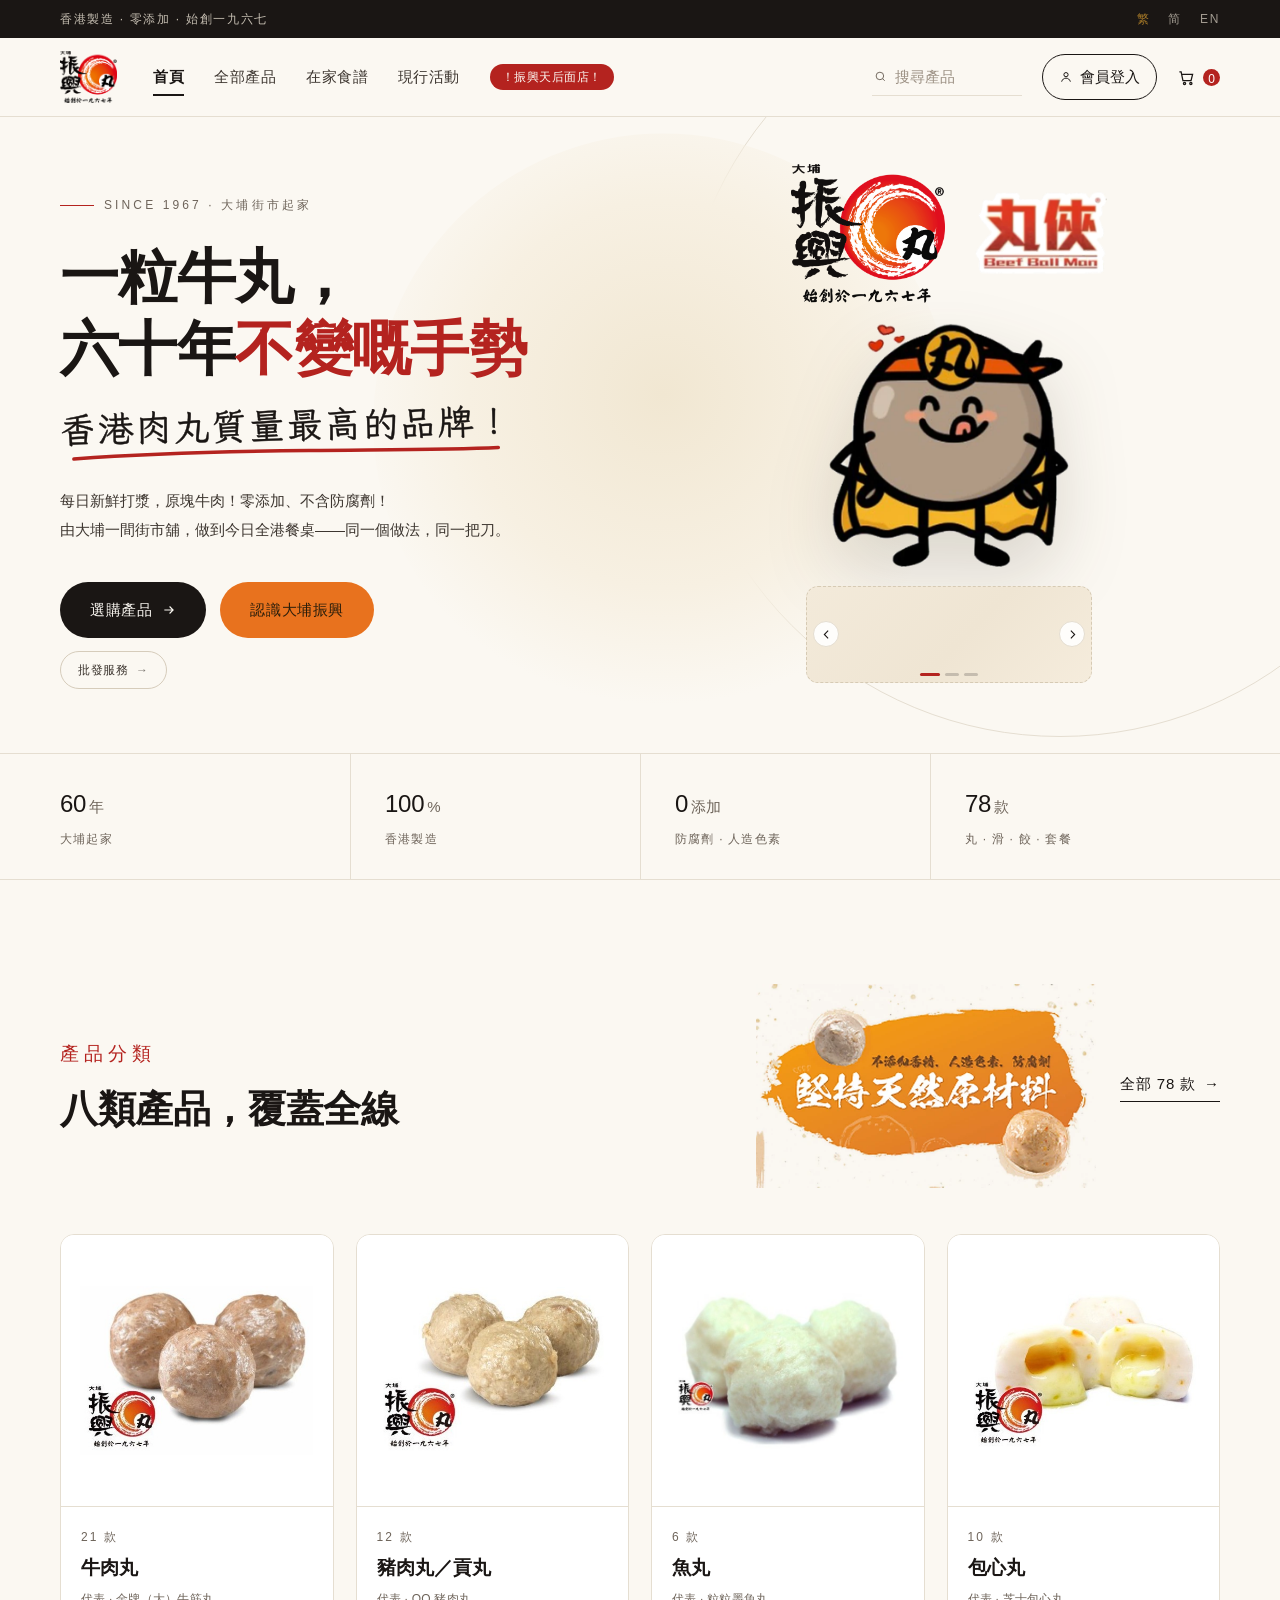
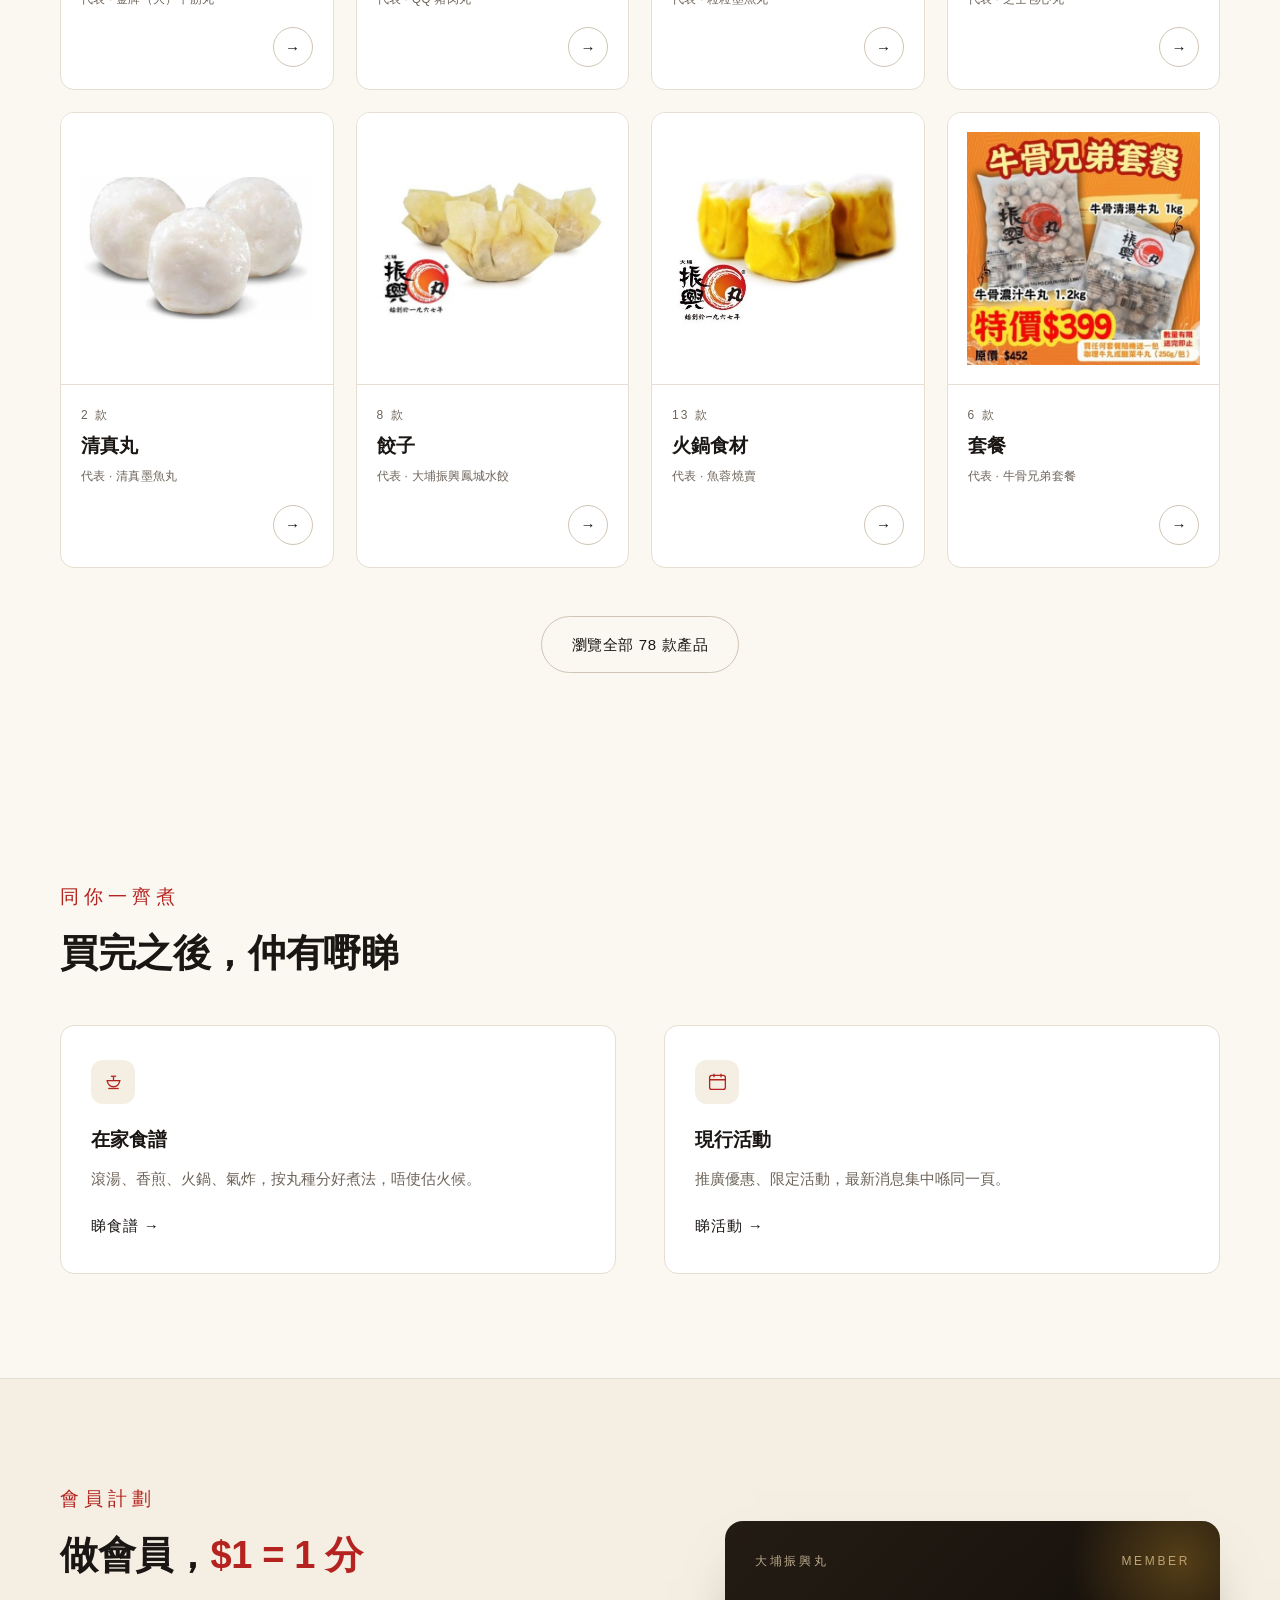
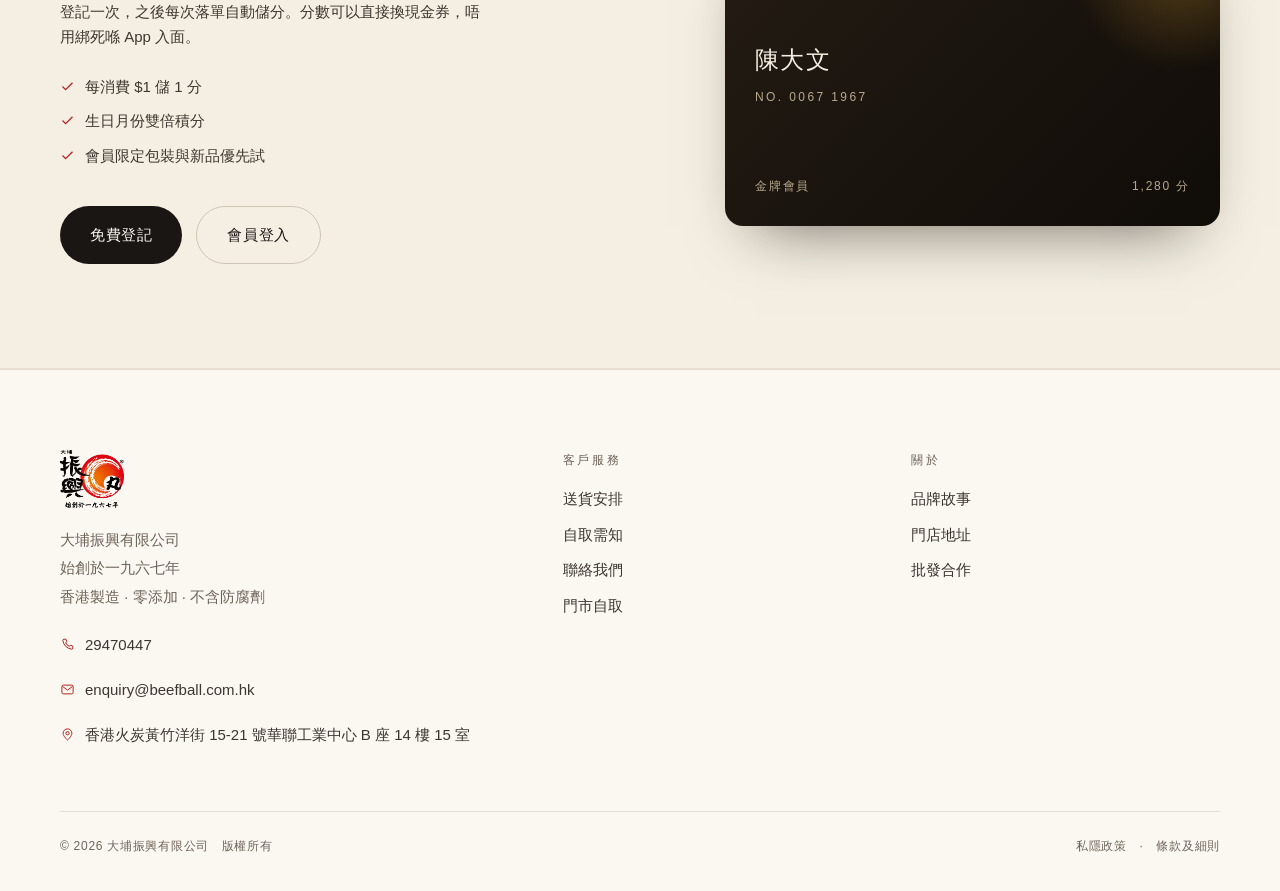
==== commit 00df93b2: "官網重設計：首頁＋79 款產品目錄（響應式）" ====
--- a/index.html
+++ b/index.html
@@ -54,7 +54,6 @@
   <div class="mfoot">香港製造 · 零添加 · 始創一九六七</div>
 </div>
 
-
 <!-- HERO -->
 <section class="hero">
   <div class="deco"></div><div class="deco2"></div>
@@ -84,27 +83,17 @@
         <img class="bbm" src="assets/logo_bbm.png" alt="丸俠 Beef Ball Man">
       </div>
       <img class="wanxia" src="assets/wanxia_hero.png" alt="丸俠">
-    </div>
-  </div>
-</section>
-
-<!-- 活動輪播 -->
-<section class="pslider" aria-label="現行活動">
-  <div class="wrap">
-    <div class="pswrap">
-      <div class="pslides" id="pslides">
-        <div class="pslide" role="group" aria-label="活動圖 1"></div>
-        <div class="pslide" role="group" aria-label="活動圖 2"></div>
-        <div class="pslide" role="group" aria-label="活動圖 3"></div>
-      </div>
-      <button class="psnav prev" id="psPrev" aria-label="上一張">
-        <svg viewBox="0 0 24 24"><path d="M15 5l-7 7 7 7"/></svg>
-      </button>
-      <button class="psnav next" id="psNext" aria-label="下一張">
-        <svg viewBox="0 0 24 24"><path d="M9 5l7 7-7 7"/></svg>
-      </button>
-    </div>
-    <div class="psdots" id="psDots"></div>
+      <div class="hslide" aria-label="現行活動輪播">
+        <div class="htrack" id="hTrack">
+          <div class="hcell"></div>
+          <div class="hcell"></div>
+          <div class="hcell"></div>
+        </div>
+        <button class="hnav p" id="hPrev" aria-label="上一張"><svg viewBox="0 0 24 24"><path d="M15 5l-7 7 7 7"/></svg></button>
+        <button class="hnav n" id="hNext" aria-label="下一張"><svg viewBox="0 0 24 24"><path d="M9 5l7 7-7 7"/></svg></button>
+        <div class="hdots" id="hDots"></div>
+      </div>
+    </div>
   </div>
 </section>
 
@@ -320,7 +309,7 @@
 
 <script>
 (function(){
-  var track=document.getElementById('pslides'), dots=document.getElementById('psDots');
+  var track=document.getElementById('hTrack'), dots=document.getElementById('hDots');
   if(!track) return;
   var n=track.children.length, i=0, timer=null;
   for(var k=0;k<n;k++){
@@ -331,12 +320,12 @@
   }
   function paint(){
     track.style.transform='translateX(-'+(i*100)+'%)';
-    for(var k=0;k<n;k++) dots.children[k].className = (k===i?'on':'');
+    for(var k=0;k<n;k++) dots.children[k].className=(k===i?'on':'');
   }
   function go(x){ i=(x+n)%n; paint(); }
-  function rest(){ clearInterval(timer); if(n>1) timer=setInterval(function(){ go(i+1); }, 5000); }
-  document.getElementById('psPrev').addEventListener('click', function(){ go(i-1); rest(); });
-  document.getElementById('psNext').addEventListener('click', function(){ go(i+1); rest(); });
+  function rest(){ clearInterval(timer); if(n>1) timer=setInterval(function(){ go(i+1); }, 4500); }
+  document.getElementById('hPrev').addEventListener('click', function(){ go(i-1); rest(); });
+  document.getElementById('hNext').addEventListener('click', function(){ go(i+1); rest(); });
   var box=track.parentNode;
   box.addEventListener('mouseenter', function(){ clearInterval(timer); });
   box.addEventListener('mouseleave', rest);
--- a/assets/site.css
+++ b/assets/site.css
@@ -102,22 +102,20 @@
 .brandline{display:flex;align-items:center;justify-content:center;gap:30px;margin-bottom:16px}
 .hero .side img.sign{width:154px;opacity:.96}
 .hero .side img.bbm{width:132px}
-.hero .side img.wanxia{width:392px;max-width:none;filter:drop-shadow(0 28px 34px rgba(58,42,20,.16));animation:float 6s ease-in-out infinite}
-
-/* ---------- 首頁活動輪播 ---------- */
-.pslider{padding:0 0 76px}
-.pslider .wrap{position:relative}
-.pswrap{position:relative;border-radius:var(--r);overflow:hidden}
-.pslides{display:flex;transition:transform .55s cubic-bezier(.4,0,.2,1)}
-.pslide{flex:0 0 100%;aspect-ratio:2.85/1;background:linear-gradient(135deg,#F3EADA 0%,#EFE5D3 55%,#F5ECDC 100%);border:1px dashed #D6CAB4;border-radius:var(--r)}
-.psnav{position:absolute;top:50%;transform:translateY(-50%);width:44px;height:44px;border-radius:50%;background:rgba(255,255,255,.92);border:1px solid var(--line);display:grid;place-items:center;cursor:pointer;transition:.22s;z-index:2}
-.psnav svg{width:18px;height:18px;stroke:var(--ink);stroke-width:1.8;fill:none}
-.psnav:hover{background:#fff;border-color:#C9BBA3}
-.psnav.prev{left:18px}
-.psnav.next{right:18px}
-.psdots{display:flex;justify-content:center;gap:8px;margin-top:18px}
-.psdots button{width:22px;height:4px;border-radius:2px;border:0;background:#DCD1BD;cursor:pointer;transition:.24s;padding:0}
-.psdots button.on{background:var(--red);width:34px}
+.hero .side img.wanxia{width:286px;max-width:none;filter:drop-shadow(0 28px 34px rgba(58,42,20,.16));animation:float 6s ease-in-out infinite}
+
+/* ---------- 首屏小輪播（丸俠圖下方） ---------- */
+.hslide{position:relative;width:286px;max-width:100%;margin-top:10px;border-radius:12px;overflow:hidden;border:1px dashed #D6CAB4;background:linear-gradient(135deg,#F3EADA 0%,#EFE5D3 55%,#F5ECDC 100%)}
+.htrack{display:flex;transition:transform .5s cubic-bezier(.4,0,.2,1)}
+.hcell{flex:0 0 100%;aspect-ratio:3/1}
+.hnav{position:absolute;top:50%;transform:translateY(-50%);width:26px;height:26px;border-radius:50%;background:rgba(255,255,255,.9);border:1px solid var(--line);display:grid;place-items:center;cursor:pointer;padding:0;transition:.2s;z-index:2}
+.hnav:hover{background:#fff;border-color:#C9BBA3}
+.hnav svg{width:13px;height:13px;stroke:var(--ink);stroke-width:2;fill:none}
+.hnav.p{left:6px}
+.hnav.n{right:6px}
+.hdots{position:absolute;left:0;right:0;bottom:6px;display:flex;justify-content:center;gap:5px;z-index:2}
+.hdots button{width:14px;height:3px;border:0;border-radius:2px;background:rgba(26,22,20,.2);padding:0;cursor:pointer;transition:.22s}
+.hdots button.on{background:var(--red);width:20px}
 @keyframes float{0%,100%{transform:translateY(0)}50%{transform:translateY(-12px)}}
 
 /* ---------- 事實條 ---------- */
@@ -252,6 +250,7 @@
   .hero .wrap{grid-template-columns:1fr}
   .hero .side{min-height:380px;margin-top:20px}
   .hero .side img.wanxia{width:420px}
+  .hslide{width:380px}
   h1{font-size:var(--fs-3xl)}
   .grid{grid-template-columns:repeat(2,1fr)}
   .member .wrap{grid-template-columns:1fr;gap:38px}
@@ -356,11 +355,7 @@
   .hero .side img.sign{width:104px}
   .hero .side img.bbm{width:88px}
   .hero .side img.wanxia{width:250px}
-  .pslider{padding:0 0 56px}
-  .pslide{aspect-ratio:16/10}
-  .psnav{width:34px;height:34px}
-  .psnav.prev{left:8px}
-  .psnav.next{right:8px}
+  .hslide{width:250px}
 
   section.blk{padding:56px 0}
   .head{margin-bottom:26px}
@@ -403,6 +398,7 @@
 @media (max-width:380px){
   .grid{grid-template-columns:1fr}
   .hero .side img.wanxia{width:240px}
+  .hslide{width:230px}
   .fgrid{grid-template-columns:1fr}
 }
 
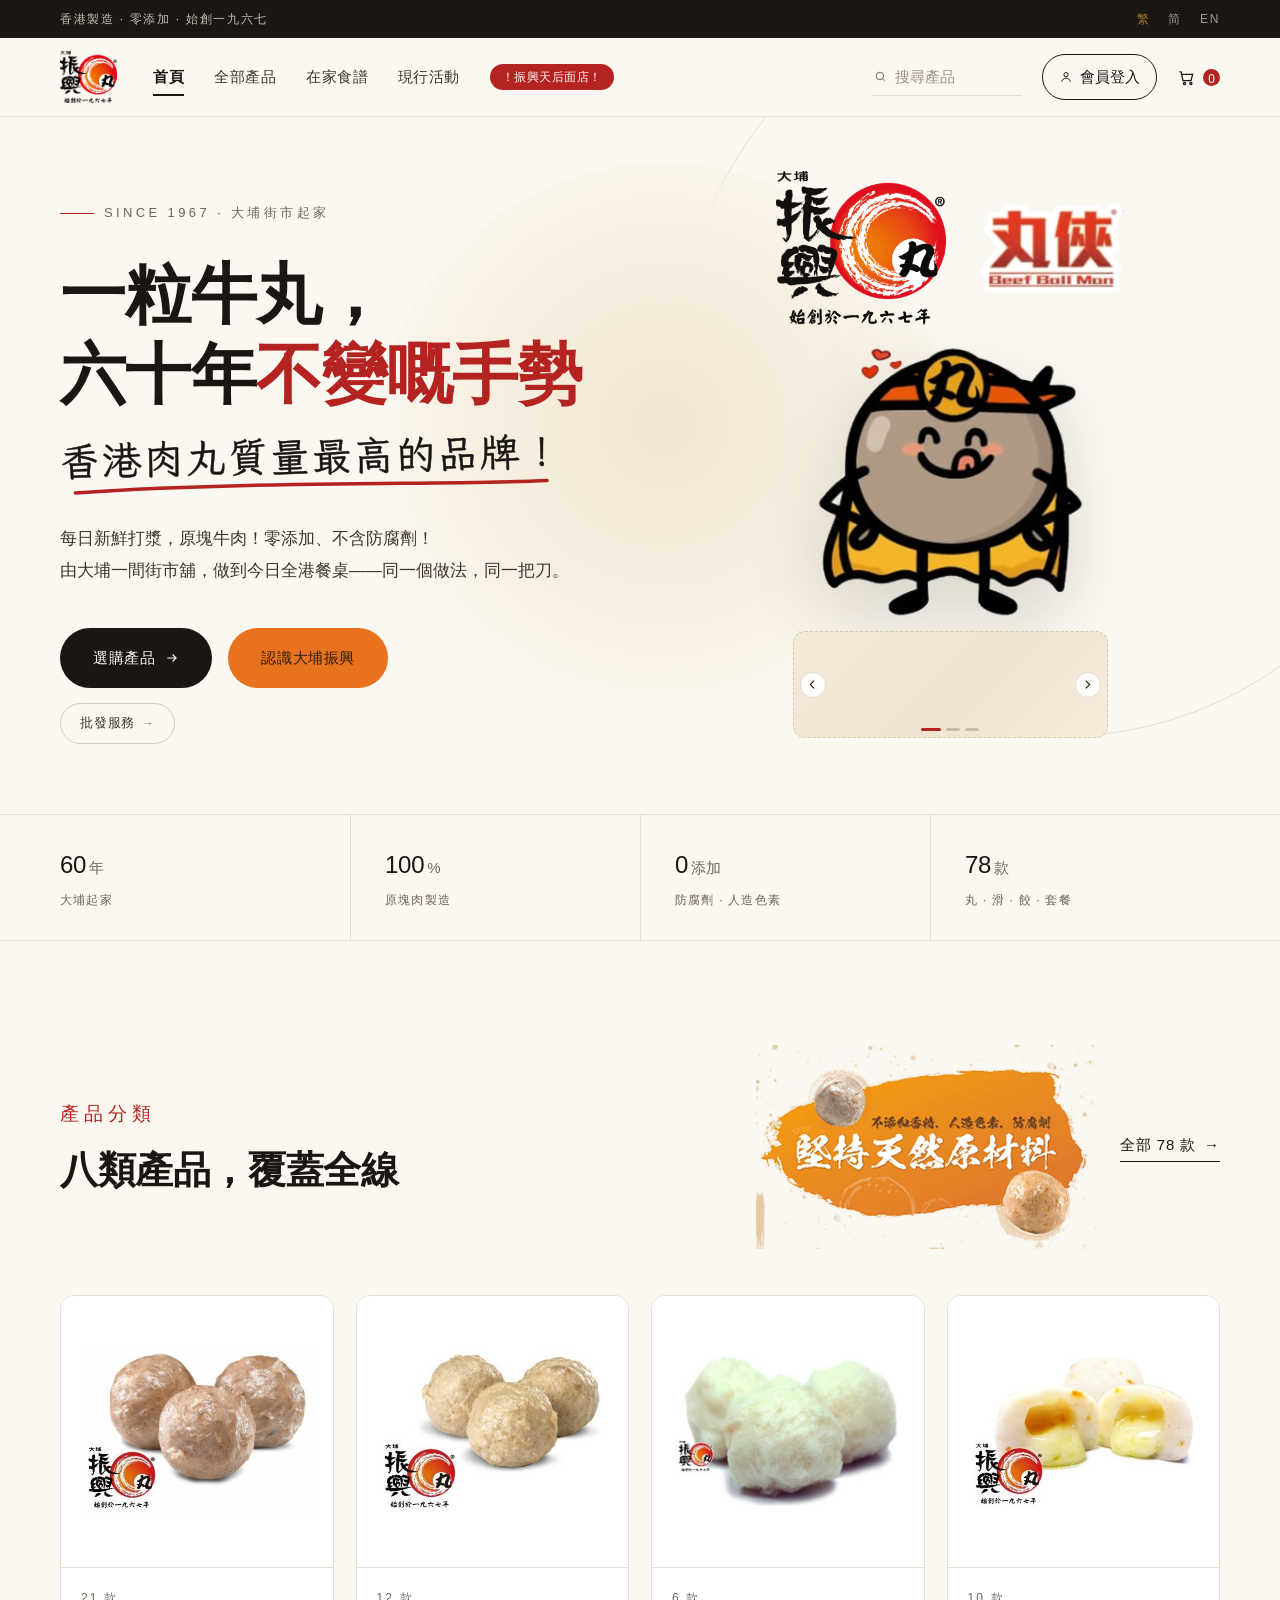
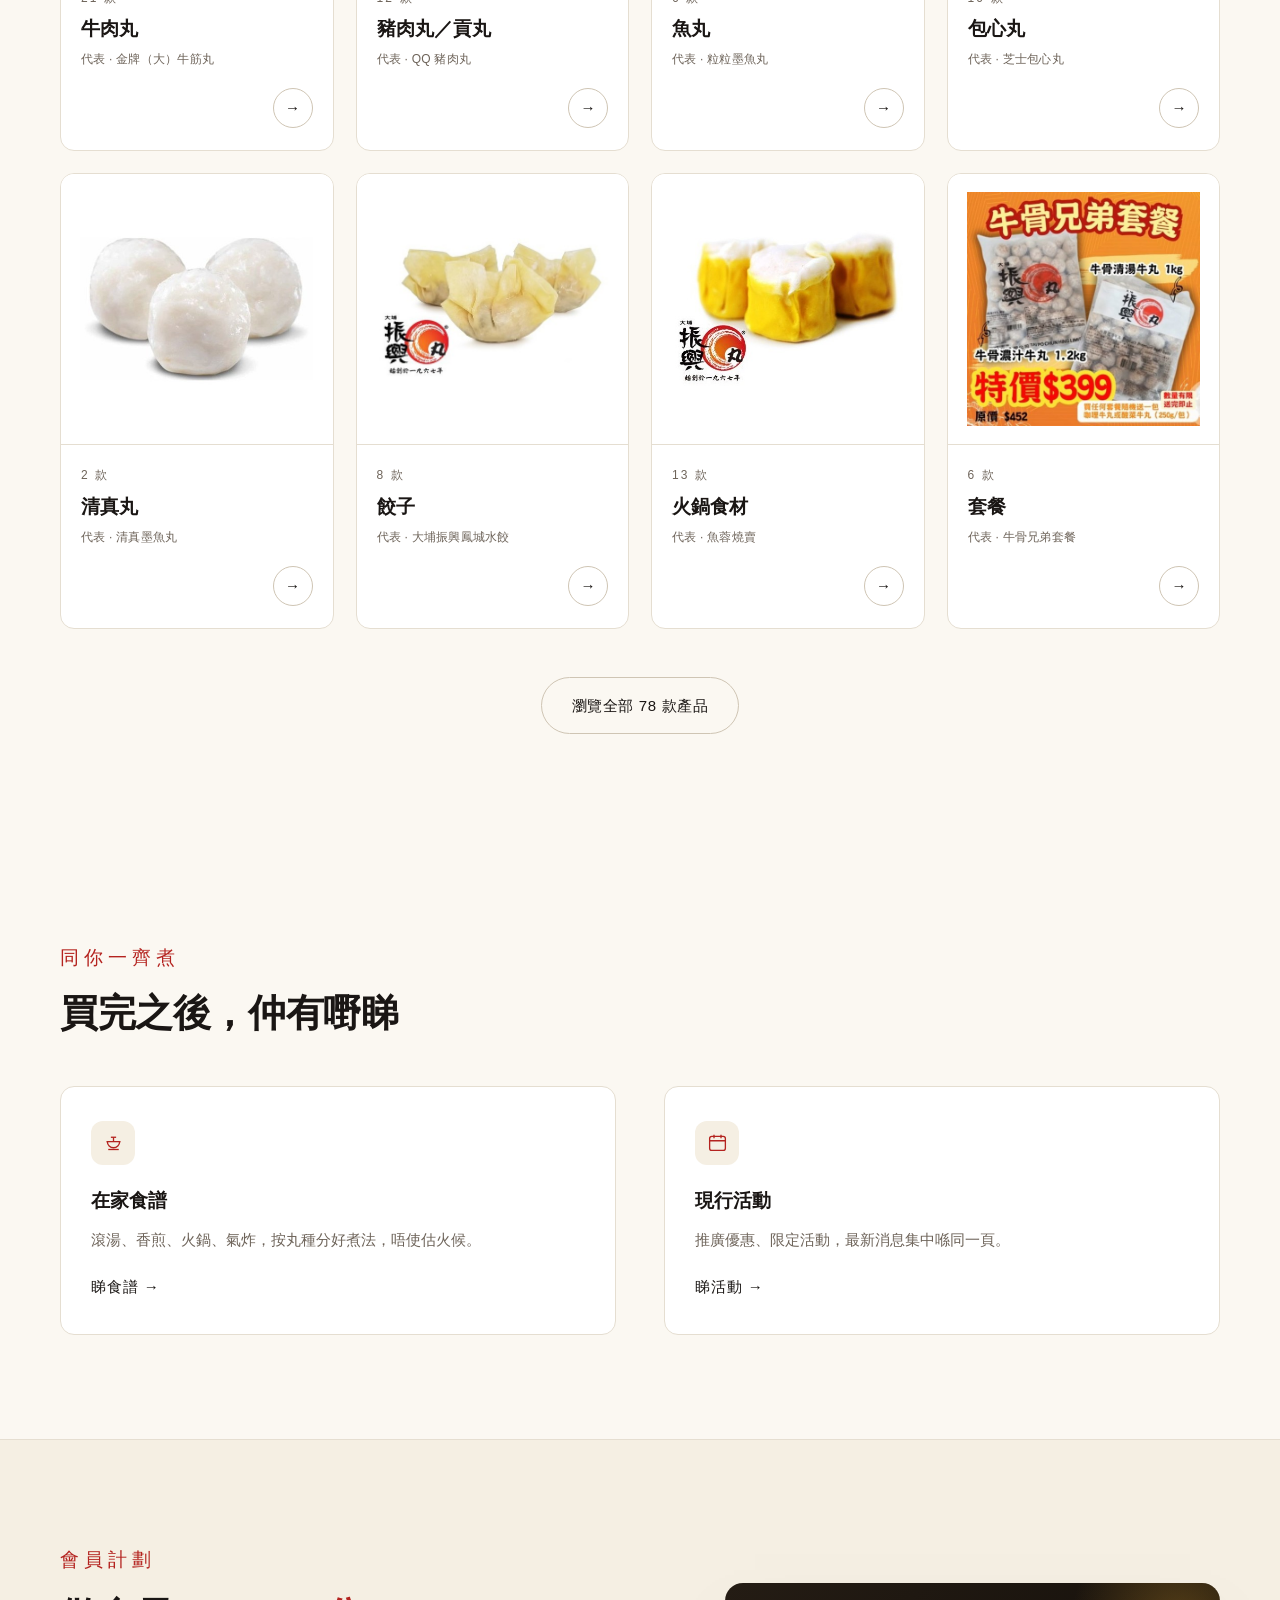
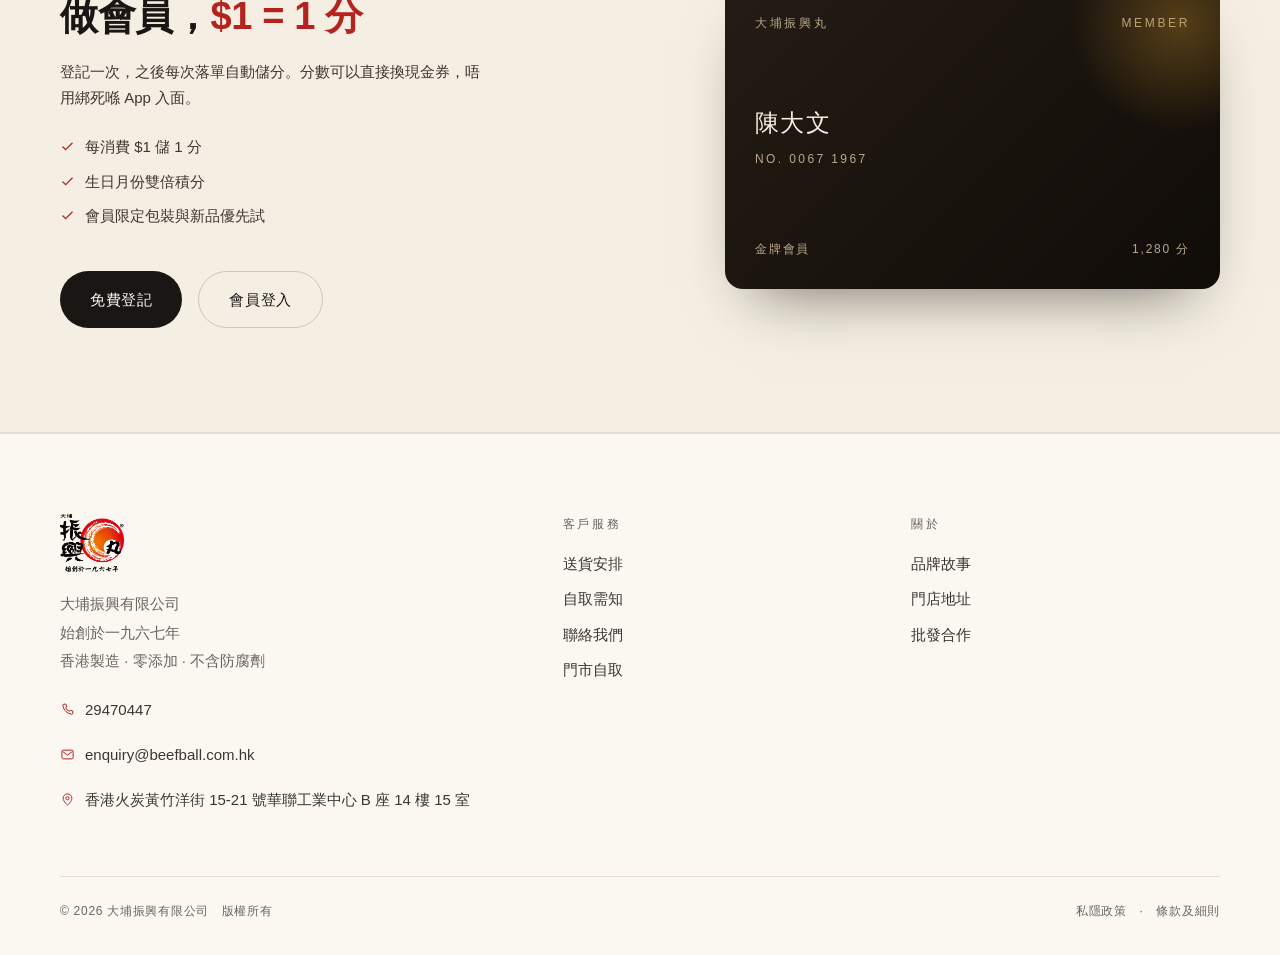
==== commit 9607292f: "官網重設計：首頁＋79 款產品目錄（響應式）" ====
--- a/index.html
+++ b/index.html
@@ -102,7 +102,7 @@
   <div class="wrap">
     <ul>
       <li><div class="k">60<small>年</small></div><div class="v">大埔起家</div></li>
-      <li><div class="k">100<small>%</small></div><div class="v">香港製造</div></li>
+      <li><div class="k">100<small>%</small></div><div class="v">原塊肉製造</div></li>
       <li><div class="k">0<small>添加</small></div><div class="v">防腐劑 · 人造色素</div></li>
       <li><div class="k">78<small>款</small></div><div class="v">丸 · 滑 · 餃 · 套餐</div></li>
     </ul>
--- a/assets/site.css
+++ b/assets/site.css
@@ -105,7 +105,7 @@
 .hero .side img.wanxia{width:286px;max-width:none;filter:drop-shadow(0 28px 34px rgba(58,42,20,.16));animation:float 6s ease-in-out infinite}
 
 /* ---------- 首屏小輪播（丸俠圖下方） ---------- */
-.hslide{position:relative;width:286px;max-width:100%;margin-top:10px;border-radius:12px;overflow:hidden;border:1px dashed #D6CAB4;background:linear-gradient(135deg,#F3EADA 0%,#EFE5D3 55%,#F5ECDC 100%)}
+.hslide{position:relative;width:286px;max-width:100%;margin-top:6px;border-radius:12px;overflow:hidden;border:1px dashed #D6CAB4;background:linear-gradient(135deg,#F3EADA 0%,#EFE5D3 55%,#F5ECDC 100%)}
 .htrack{display:flex;transition:transform .5s cubic-bezier(.4,0,.2,1)}
 .hcell{flex:0 0 100%;aspect-ratio:3/1}
 .hnav{position:absolute;top:50%;transform:translateY(-50%);width:26px;height:26px;border-radius:50%;background:rgba(255,255,255,.9);border:1px solid var(--line);display:grid;place-items:center;cursor:pointer;padding:0;transition:.2s;z-index:2}
@@ -116,6 +116,25 @@
 .hdots{position:absolute;left:0;right:0;bottom:6px;display:flex;justify-content:center;gap:5px;z-index:2}
 .hdots button{width:14px;height:3px;border:0;border-radius:2px;background:rgba(26,22,20,.2);padding:0;cursor:pointer;transition:.22s}
 .hdots button.on{background:var(--red);width:20px}
+
+/* ---------- 首屏整體放大（僅桌面 ≥1081） ---------- */
+@media (min-width:1081px){
+  .hero{padding:78px 0 0}
+  .hero .wrap{gap:24px;padding-bottom:70px}
+  .eyebrow{font-size:13px;margin-bottom:29px}
+  .hero h1{font-size:66px}
+  .claim span{font-size:40px}
+  .hero p.lead{font-size:16.5px;max-width:616px;margin-top:26px}
+  .cta{margin-top:42px;gap:16px}
+  .hero .btn{padding:17px 33px;font-size:15px}
+  .cta-sub{margin-top:15px}
+  .cta-sub a{padding:9px 19px;font-size:12.5px}
+  .brandline{gap:33px;margin-bottom:18px}
+  .hero .side img.sign{width:170px}
+  .hero .side img.bbm{width:145px}
+  .hero .side img.wanxia{width:315px}
+  .hslide{width:315px}
+}
 @keyframes float{0%,100%{transform:translateY(0)}50%{transform:translateY(-12px)}}
 
 /* ---------- 事實條 ---------- */
